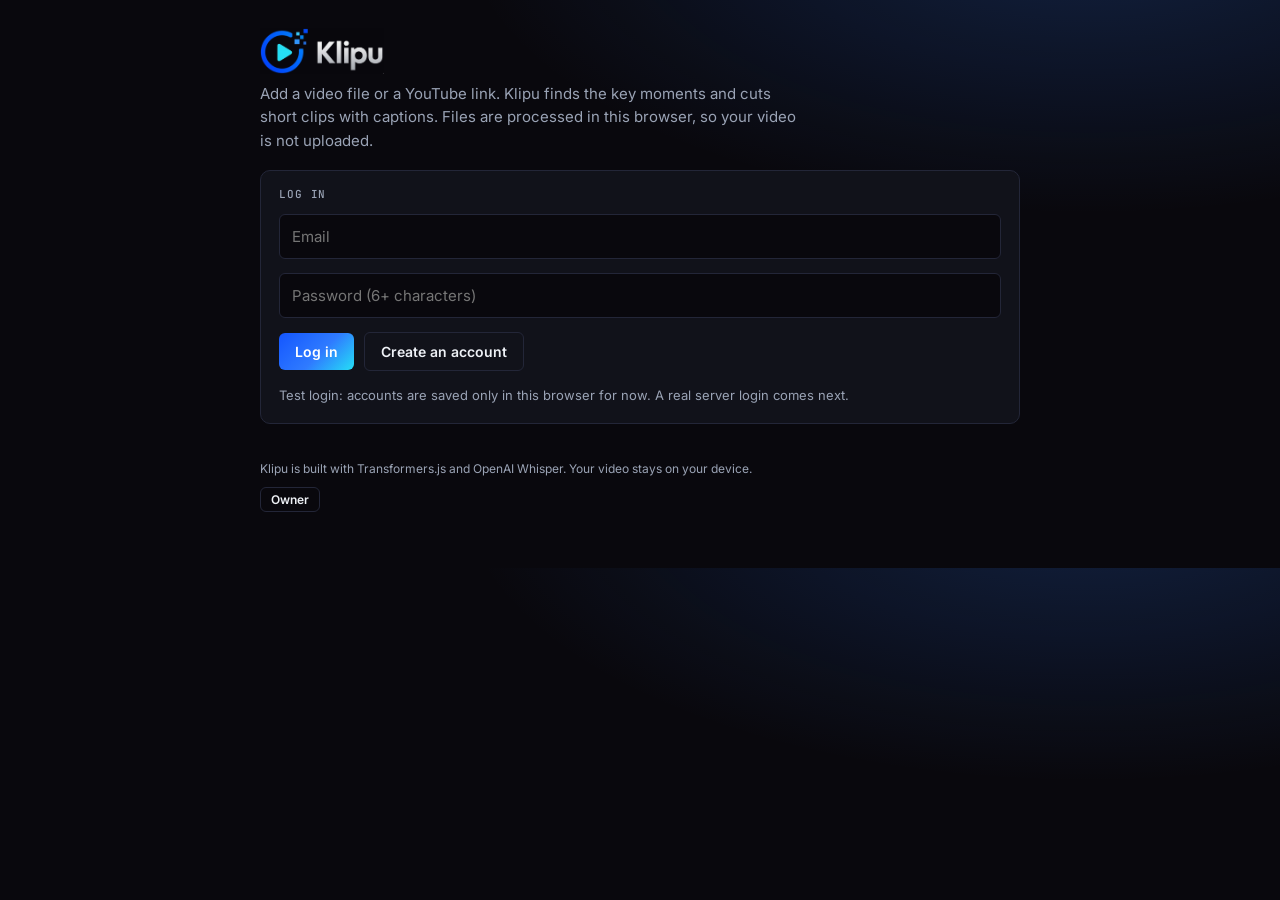
==== index.html @ 1d2c52ae "Rename index-13.html to index.html" ====
<!doctype html>
<html lang="en">
<head>
<meta charset="utf-8">
<meta name="viewport" content="width=device-width,initial-scale=1">
<title>Klipu: AI Clip Maker</title>
<link rel="icon" type="image/png" href="[data-uri]">
<link rel="preconnect" href="https://fonts.googleapis.com">
<link rel="preconnect" href="https://fonts.gstatic.com" crossorigin>
<link href="https://fonts.googleapis.com/css2?family=Inter:wght@400;500;600&family=JetBrains+Mono:wght@400;500&family=Space+Grotesk:wght@500;700&display=swap" rel="stylesheet">
<style>
/* Layout concept: an editing bench. Page 1 is the setup. Page 2 is a work bench with one slot per clip, then a small game below it. */
:root {
  --bg: #eceff2;
  --surface: #ffffff;
  --fg: #10151c;
  --muted: #5b6672;
  --line: #d3d9df;
  --accent: #d9480f;
  --accent-fg: #ffffff;
  --ok: #1b7f4b;
  --track: #dfe4e9;
  --err: #b42318;
  --display: "Space Grotesk", system-ui, sans-serif;
  --body: "Inter", system-ui, -apple-system, "Segoe UI", sans-serif;
  --mono: "JetBrains Mono", ui-monospace, Menlo, Consolas, monospace;
  color-scheme: light;
}
@media (prefers-color-scheme: dark) {
  :root {
    --bg: #0e1217; --surface: #161c23; --fg: #e8ecf0; --muted: #8b96a3;
    --line: #27313b; --accent: #2f7bff; --accent-fg: #1a0d05; --ok: #4cc38a;
    --track: #202a33; --err: #ff8a80; color-scheme: dark;
  }
}
* { box-sizing: border-box; }
html, body { margin: 0; }
body { background: var(--bg); color: var(--fg); font: 15px/1.55 var(--body); padding: 28px max(16px, env(safe-area-inset-left, 0px)) 56px; }
.wrap { max-width: 760px; margin: 0 auto; display: flex; flex-direction: column; gap: 18px; }
h1 { font: 700 32px/1.1 var(--display); letter-spacing: -0.02em; margin: 0; text-wrap: balance; }
.sub { color: var(--muted); margin: 8px 0 0; max-width: 60ch; }
.panel { background: var(--surface); border: 1px solid var(--line); border-radius: 10px; padding: 18px; display: flex; flex-direction: column; gap: 14px; min-width: 0; }
.label { font: 500 11px/1 var(--mono); letter-spacing: 0.08em; text-transform: uppercase; color: var(--muted); }
.drop { border: 1.5px dashed var(--line); border-radius: 8px; padding: 26px 16px; text-align: center; cursor: pointer; transition: border-color .15s, background .15s; display: block; }
.drop:hover, .drop.over { border-color: var(--accent); background: color-mix(in srgb, var(--accent) 6%, transparent); }
.drop b { display: block; font: 600 16px var(--display); overflow-wrap: anywhere; }
.drop span { color: var(--muted); font-size: 13px; }
.drop input { display: none; }
.opts { display: grid; grid-template-columns: repeat(auto-fit, minmax(170px, 1fr)); gap: 14px; }
.opt { display: flex; flex-direction: column; gap: 6px; min-width: 0; }
select { font: inherit; color: var(--fg); background: var(--bg); border: 1px solid var(--line); border-radius: 6px; padding: 9px 10px; width: 100%; }
.check { display: flex; align-items: center; gap: 8px; font-size: 14px; }
button { font: 600 14px var(--body); border-radius: 6px; border: 1px solid transparent; padding: 10px 16px; cursor: pointer; }
button.primary { background: var(--accent); color: var(--accent-fg); }
button.ghost { background: transparent; color: var(--fg); border-color: var(--line); }
button:disabled { opacity: .45; cursor: not-allowed; }
button:focus-visible, select:focus-visible, .drop:focus-visible, a:focus-visible, canvas:focus-visible { outline: 2px solid var(--accent); outline-offset: 2px; }
.note { font-size: 13px; color: var(--muted); }
.row { display: flex; flex-wrap: wrap; align-items: center; gap: 10px; }
.bar { height: 8px; border-radius: 4px; background: var(--track); overflow: hidden; }
.bar > i { display: block; height: 100%; width: 0; background: var(--accent); transition: width .25s; }
.stage { font: 500 14px/1.4 var(--mono); overflow-wrap: anywhere; }
.stat { font: 400 12px var(--mono); color: var(--muted); }
.err { color: var(--err); font-size: 14px; white-space: pre-wrap; overflow-wrap: anywhere; }
video#pv { width: 100%; max-height: 60vh; background: #000; border-radius: 8px; }

/* page 2: one slot per clip */
.slots { display: flex; flex-direction: column; gap: 10px; }
.slot { display: grid; grid-template-columns: 38px 1fr; gap: 12px; background: var(--surface); border: 1px solid var(--line); border-radius: 10px; padding: 14px; min-width: 0; }
.slot .n { font: 700 22px var(--display); color: var(--accent); }
.slot h3 { margin: 0; font: 600 16px var(--display); text-wrap: balance; overflow-wrap: anywhere; }
.slot .tc { font: 400 12px var(--mono); color: var(--muted); margin: 2px 0 10px; }
.slot .srow { display: flex; justify-content: space-between; gap: 10px; margin-top: 6px; font: 500 12px var(--mono); }
.slot .pct { color: var(--fg); font-variant-numeric: tabular-nums; }
.slot .sstat { color: var(--muted); text-align: right; overflow-wrap: anywhere; }
.slot.done .bar > i { background: var(--ok); }
.slot.done .n { color: var(--ok); }
.slot.failed .n, .slot.failed .sstat { color: var(--err); }
.slot .acts { margin-top: 10px; }
.slot .acts a { font: 600 14px var(--body); color: var(--accent-fg); background: var(--ok); border-radius: 6px; padding: 10px 16px; text-decoration: none; }
.slot .msg { flex-basis: 100%; font-size: 13px; color: var(--err); overflow-wrap: anywhere; }

/* game */
.game { align-items: center; text-align: center; }
.game .head { align-self: stretch; display: flex; justify-content: space-between; align-items: baseline; gap: 10px; flex-wrap: wrap; }
.game h2 { margin: 0; font: 700 18px var(--display); }
canvas#game { display: block; width: 100%; max-width: 380px; aspect-ratio: 3 / 4; border-radius: 8px; border: 1px solid var(--line); touch-action: manipulation; user-select: none; -webkit-user-select: none; -webkit-tap-highlight-color: transparent; cursor: pointer; }
.badges { display: flex; flex-wrap: wrap; gap: 6px; justify-content: center; }
.badge { font: 500 11px var(--mono); border: 1px solid var(--line); border-radius: 999px; padding: 4px 10px; color: var(--muted); opacity: .5; }
.badge.on { opacity: 1; color: var(--accent-fg); background: var(--accent); border-color: var(--accent); }
.pick { display: grid; grid-template-columns: repeat(auto-fill, minmax(150px, 1fr)); gap: 10px; }
.pick .card { display: flex; flex-direction: column; gap: 6px; text-align: left; background: var(--bg); border: 2px solid var(--line); border-radius: 10px; padding: 8px; color: var(--fg); font: 500 13px/1.3 var(--body); min-width: 0; }
.pick .card canvas, .pick .card .shape { width: 100%; aspect-ratio: 16 / 9; border-radius: 6px; display: block; background: #111; }
.pick .card b { font: 600 13px var(--display); }
.pick .card span { color: var(--muted); font-size: 12px; }
.pick .card[aria-pressed="true"] { border-color: var(--accent); background: color-mix(in srgb, var(--accent) 10%, var(--bg)); }
.pick .card .shape { aspect-ratio: auto; height: 84px; display: flex; align-items: center; justify-content: center; }
.pick .shape i { display: block; height: 100%; background: #3a4654; border: 2px solid #8b96a3; border-radius: 3px; }
.slot .live { margin: 0 0 10px; }
.livecv { display: block; width: 110px; max-width: 40%; height: auto; border-radius: 6px; border: 1px solid var(--line); background: #000; }
.offscreen { position: fixed; left: -99999px; top: 0; width: 8px; height: 8px; }
.hidvid { position: fixed; right: 0; bottom: 0; width: 2px; height: 2px; opacity: .01; pointer-events: none; }

.ad { border: 1px dashed var(--line); border-radius: 8px; padding: 12px 14px; font-size: 13px; color: var(--muted); display: flex; gap: 10px; align-items: center; flex-wrap: wrap; }
.ad b { font: 500 10px var(--mono); letter-spacing: 0.08em; text-transform: uppercase; border: 1px solid var(--line); border-radius: 3px; padding: 2px 5px; }
.ad a { color: var(--accent); font-weight: 600; overflow-wrap: anywhere; }
footer { font-size: 12px; color: var(--muted); }
[hidden] { display: none !important; }
@media (max-width: 520px) { .slot { grid-template-columns: 30px 1fr; gap: 10px; } }

/* ===== Klipu theme: colours taken from the logo ===== */
:root { --bg:#09080d; --surface:#11121a; --fg:#eef1f6; --muted:#9aa3b5; --line:#232638; --accent:#2f7bff; --accent2:#25dff6; --accent-fg:#ffffff; --ok:#25dff6; --track:#1a1d2b; --err:#ff7b86; color-scheme: dark; }
body { background: radial-gradient(900px 420px at 85% -80px, rgba(47,123,255,.22), transparent 70%), var(--bg); }
button.primary { background: linear-gradient(135deg, #1456ff, #2f7bff 55%, #25dff6); color:#fff; border:0; }
.slot .acts a { color:#03141c; }
.badge.on { color:#fff; }
.slot .n, .ad a { color: var(--accent2); }
input[type=text], input[type=email], input[type=password], input[type=url], textarea { font: inherit; color: var(--fg); background: var(--bg); border: 1px solid var(--line); border-radius: 6px; padding: 10px 12px; width: 100%; }
textarea { resize: vertical; }
input:focus-visible, textarea:focus-visible { outline: 2px solid var(--accent2); outline-offset: 2px; }
.stack { display: flex; flex-direction: column; gap: 18px; min-width: 0; }
.brand { display: flex; align-items: center; justify-content: space-between; gap: 12px; flex-wrap: wrap; }
.logo { height: 46px; width: auto; display: block; }
nav { display: flex; gap: 8px; flex-wrap: wrap; }
nav button { padding: 8px 12px; font-size: 13px; }
nav button.on { border-color: var(--accent2); color: var(--accent2); }
.tabs { display: flex; gap: 8px; flex-wrap: wrap; }
.tabs button { padding: 8px 12px; font-size: 13px; }
.tabs button.on { border-color: var(--accent2); color: var(--accent2); }
.soon { display: grid; grid-template-columns: repeat(auto-fit, minmax(200px, 1fr)); gap: 10px; }
.lk { display: flex; flex-direction: column; gap: 2px; border: 1px dashed var(--line); border-radius: 8px; padding: 10px 12px; opacity: .85; }
.lk b { font: 600 14px var(--display); }
.lk span { font: 500 11px var(--mono); color: var(--accent2); letter-spacing: .06em; text-transform: uppercase; }
.stars { display: flex; gap: 4px; }
.star { background: transparent; border: 0; padding: 2px 4px; font-size: 30px; line-height: 1; color: var(--line); }
.star.on { color: var(--accent2); }
.modal { position: fixed; inset: 0; z-index: 50; background: rgba(4,4,8,.72); display: flex; align-items: center; justify-content: center; padding: 16px; }
.modal .card { background: var(--surface); border: 1px solid var(--line); border-radius: 12px; padding: 20px; width: min(440px, 100%); display: flex; flex-direction: column; gap: 12px; }
.modal h2 { margin: 0; font: 700 20px var(--display); }
.rv { border-top: 1px solid var(--line); padding: 12px 0; display: flex; flex-direction: column; gap: 4px; }
.rv:first-child { border-top: 0; }
.rv .meta { font: 400 12px var(--mono); color: var(--muted); }
.rv .st { color: var(--accent2); letter-spacing: 2px; }
.rv .tag { font: 500 10px var(--mono); text-transform: uppercase; border: 1px solid var(--err); color: var(--err); border-radius: 3px; padding: 1px 5px; margin-left: 6px; }
.rv p { margin: 0; overflow-wrap: anywhere; white-space: pre-wrap; }
#ownerBox { display: inline-flex; gap: 6px; align-items: center; }
#ownerBox input { width: 160px; padding: 5px 8px; font-size: 12px; }
footer .row { margin-top: 8px; }
footer button { padding: 4px 10px; font-size: 12px; }
</style>
</head>
<body>
<div class="wrap">
  <header>
    <div class="brand">
      <img class="logo" src="[data-uri]" alt="Klipu">
      <nav id="nav" hidden>
        <button class="ghost" data-go="studio" id="nvStudio">Studio</button>
        <button class="ghost" data-go="reviews" id="nvReviews">Reviews</button>
        <button class="ghost" id="logout">Log out</button>
      </nav>
    </div>
    <p class="sub">Add a video file or a YouTube link. Klipu finds the key moments and cuts short clips with captions. Files are processed in this browser, so your video is not uploaded.</p>
  </header>

  <!-- LOGIN (shown first to everyone who is not logged in) -->
  <section class="panel" id="viewAuth" hidden aria-label="Log in">
    <div class="label" id="authTitle">Log in</div>
    <input id="aEmail" type="email" placeholder="Email" autocomplete="email">
    <input id="aPass" type="password" placeholder="Password (6+ characters)" autocomplete="current-password">
    <div class="err" id="aErr" hidden></div>
    <div class="row"><button class="primary" id="aGo">Log in</button><button class="ghost" id="aSwap">Create an account</button></div>
    <div class="note">Test login: accounts are saved only in this browser for now. A real server login comes next.</div>
  </section>

  <!-- REVIEWS PAGE -->
  <div class="stack" id="viewReviews" hidden>
    <section class="panel">
      <div class="label">Reviews and bug reports</div>
      <div class="stat" id="rvAvg"></div>
      <div class="tabs"><button class="ghost kind on" data-k="review">Review</button><button class="ghost kind" data-k="bug">Report a bug</button></div>
      <div class="stars" id="rvStars" aria-label="Rating"></div>
      <textarea id="rvText" rows="4" maxlength="1000" placeholder="Tell us what you think"></textarea>
      <input id="rvDev" type="text" maxlength="80" placeholder="Phone and browser (helps us find the bug)" hidden>
      <div class="err" id="rvErr" hidden></div>
      <div class="row"><button class="primary" id="rvSend">Send</button></div>
    </section>
    <section class="panel"><div class="label">What people said</div><div id="rvList"></div></section>
  </div>

  <div class="stack" id="studio">

  <!-- AD SLOT (top). Fill PROMO.top in the script below, or paste ad network code inside the div under it. -->
  <aside class="ad" id="adTop" hidden></aside>
  <div id="adNetworkTop"></div>

  <!-- PAGE 1: setup -->
  <section class="panel" id="viewSetup" aria-label="Source and settings">
    <div class="label">1 · Video</div>
    <div class="tabs"><button class="ghost on" id="tabFile">Upload a file</button><button class="ghost" id="tabLink">YouTube link 🔒 Coming soon</button></div>
    <div id="linkBox" hidden style="display:flex;flex-direction:column;gap:8px">
      <input id="linkUrl" type="url" placeholder="Paste a YouTube link" disabled>
      <div class="row"><button class="primary" id="linkGo" disabled>Get video</button><span class="note" id="linkMsg">🔒 Coming soon.</span></div>
    </div>
    <label class="drop" id="drop" tabindex="0">
      <input type="file" id="file" accept="video/*">
      <b id="fname">Choose a video file</b>
      <span id="fmeta">or drop it here. English speech works best.</span>
    </label>
    <div class="label">2 · Settings</div>
    <div class="opts">
      <div class="opt"><label class="label" for="len">Clip length</label>
        <select id="len"><option value="30">About 30 seconds</option><option value="60" selected>About 1 minute</option></select></div>
      <div class="opt"><label class="label" for="count">Number of clips</label>
        <select id="count"><option value="1">1 (best one only)</option><option>3</option><option selected>5</option><option>8</option><option>10</option><option>15</option></select></div>
      <div class="opt"><label class="label" for="lang">Language in the video</label>
        <select id="lang"><option value="en">English</option><option value="hi">Hindi</option><option value="bn">Bengali</option><option value="auto">Other (auto-detect)</option></select></div>
      <div class="opt"><label class="label" for="model">Speech model</label>
        <select id="model"><option value="tiny">Fast (tiny)</option><option value="base">Better (base, slower)</option><option value="small">Best for Hindi (small, slowest, big download)</option></select></div>
      <div class="opt"><label class="label" for="quality">Clip quality</label>
        <select id="quality"><option value="light" selected>Light 540p: smooth, small files</option><option value="hd">HD 720p: sharper, heavier</option></select></div>
      <div class="opt"><label class="label" for="speed">Speed</label>
        <select id="speed"><option value="safe" selected>Safe: smooth phone (recommended)</option><option value="balanced">Balanced: 2 helpers, phone may slow down</option><option value="fast">Fast: strong phones / laptops only</option></select></div>
    </div>
    <div class="label">Shape of the clip</div>
    <input type="hidden" id="fmt" value="orig"><div class="pick" id="pickFmt"></div>
    <div class="label">Framing (when the shape is not "Same as video")</div>
    <input type="hidden" id="frame" value="follow"><div class="pick" id="pickFrame"></div>
    <div id="peoplePos" hidden style="display:flex;flex-direction:column;gap:8px">
      <div class="label">Where the people sit (0% = left edge, 100% = right edge)</div>
      <label class="check">Person 1 <input type="range" id="cx1" min="0" max="100" value="27" style="flex:1"><output>27%</output></label>
      <label class="check">Person 2 <input type="range" id="cx2" min="0" max="100" value="73" style="flex:1"><output>73%</output></label>
    </div>
    <div class="label">Top line (topic + hook)</div>
    <input type="hidden" id="top" value="hook"><div class="pick" id="pickTop"></div>
    <div class="label">Caption style</div>
    <input type="hidden" id="capstyle" value="pop"><div class="pick" id="pickCap"></div>
    <div class="note">Hindi, Bengali and other languages use the bigger speech engine (about 150 MB the first time). Pick "Better (base)" for them, because the tiny one makes many mistakes. If the page crashes, choose Safe and close other tabs.</div>
    <div class="row">
      <button class="primary" id="go" disabled>Make my clips</button>
      <span class="note">Keep this tab open with the screen on and the phone plugged in. The first run downloads the speech model once and needs internet.</span>
    </div>
  </section>

  <section class="panel" id="soonBox" aria-label="Coming soon">
    <div class="label">Coming soon</div>
    <div class="soon">
      <div class="lk"><b>🔒 Live stream clipping</b><span>Coming soon</span></div>
      <div class="lk"><b>🔒 Creator workspaces</b><span>Coming soon</span></div>
      <div class="lk"><b>🔒 Auto-post to YouTube</b><span>Coming soon</span></div>
      <div class="lk"><b>🔒 Premium (no ads)</b><span>Coming soon</span></div>
    </div>
  </section>

  <!-- PAGE 2: work bench -->
  <div id="viewWork" hidden style="display:flex;flex-direction:column;gap:14px">
    <section class="panel" aria-live="polite">
      <div class="label" id="stepLabel">Step 1 of 2</div>
      <div class="stage" id="stageTxt">Starting…</div>
      <div class="bar"><i id="barFill"></i></div>
      <div class="stat" id="elapsed"></div>
      <div class="err" id="errTxt" hidden></div>
      <div class="row"><button class="ghost" id="back" hidden>Start over</button></div>
    </section>

    <video id="pv" controls playsinline hidden></video>
    <div class="slots" id="slots"></div>

    <section class="panel game" aria-label="Game">
      <div class="head"><h2>Play while you wait</h2><span class="stat" id="gameScore">Level 1 · Score 0 · Best 0</span></div>
      <canvas id="game" tabindex="0" aria-label="Tap to make the bird fly between the pillars"></canvas>
      <div class="badges" id="badges" aria-label="Achievements"></div>
      <span class="note">Tap the game, or press Space, to fly. Every 5 pillars is a new level with a new badge. From score 10, shield and boost orbs appear in the gaps.</span>
    </section>
  </div>

  </div><!-- /studio -->

  <!-- AD SLOT (bottom) -->
  <aside class="ad" id="adBottom" hidden></aside>
  <div id="adNetworkBottom"></div>

  <footer>Klipu is built with Transformers.js and OpenAI Whisper. Your video stays on your device.
    <div class="row"><button class="ghost" id="ownerBtn">Owner</button><span id="ownerBox" hidden><input id="ownerCode" type="password" placeholder="Owner code" autocomplete="off"><button class="primary" id="ownerGo">Unlock</button></span><span id="ownerMsg"></span></div>
  </footer>
</div>
<div class="modal" id="rvModal" hidden>
  <div class="card" role="dialog" aria-modal="true" aria-labelledby="mTitle">
    <h2 id="mTitle">Your clip is exported 🎉</h2>
    <div class="note">How was Klipu? It takes 10 seconds.</div>
    <div class="stars" id="mStars" aria-label="Rating"></div>
    <textarea id="mText" rows="3" maxlength="1000" placeholder="What should we keep or fix? (optional)"></textarea>
    <div class="err" id="mErr" hidden></div>
    <div class="row"><button class="primary" id="mSend">Send review</button><button class="ghost" id="mLater">Later</button><button class="ghost" id="mAll">All reviews</button></div>
  </div>
</div>
<canvas id="stage" class="offscreen" aria-hidden="true"></canvas>


<script>
/* Klipu shell: login, reviews, locks. Plain script, runs before the main module. */
(() => {
  const Q = (id) => document.getElementById(id);
  const OWNER_CODE = 'klipu-owner-change-me';   // <-- CHANGE THIS. Anyone who reads this file can see it, so it is a soft lock only.
  const LONG_MIN = 30;                          // videos longer than this (minutes) are owner-only for now
  const ls = {
    get(k, d) { try { const v = localStorage.getItem(k); return v ? JSON.parse(v) : d; } catch (e) { return d; } },
    set(k, v) { try { localStorage.setItem(k, JSON.stringify(v)); } catch (e) { /* storage blocked */ } }
  };
  let owner = ls.get('klipu_owner', false);
  async function sha(s) {
    try { const b = await crypto.subtle.digest('SHA-256', new TextEncoder().encode(s)); return Array.from(new Uint8Array(b), (x) => x.toString(16).padStart(2, '0')).join(''); }
    catch (e) { return btoa(unescape(encodeURIComponent(s))); }
  }
  const show = (el, msg) => { el.textContent = msg; el.hidden = !msg; };

  /* ---- store: swap these two functions for Supabase/Firebase later so reviews are shared between everyone ---- */
  const Store = {
    all: () => ls.get('klipu_reviews', []),
    add(r) { const a = Store.all(); a.unshift(r); ls.set('klipu_reviews', a.slice(0, 300)); }
  };

  /* ---- pages ---- */
  const pages = { studio: 'studio', reviews: 'viewReviews', auth: 'viewAuth' };
  function go(p) {
    const user = ls.get('klipu_session', null);
    if (!user) p = 'auth';
    for (const k in pages) Q(pages[k]).hidden = k !== p;
    Q('nav').hidden = !user;
    Q('nvStudio').classList.toggle('on', p === 'studio');
    Q('nvReviews').classList.toggle('on', p === 'reviews');
    if (p === 'reviews') drawReviews();
    window.scrollTo(0, 0);
  }
  document.querySelectorAll('[data-go]').forEach((b) => b.addEventListener('click', () => go(b.dataset.go)));

  /* ---- login (test version, browser only) ---- */
  let signup = false;
  function authMode(s) {
    signup = s;
    Q('authTitle').textContent = s ? 'Create an account' : 'Log in';
    Q('aGo').textContent = s ? 'Sign up' : 'Log in';
    Q('aSwap').textContent = s ? 'I already have an account' : 'Create an account';
    Q('aPass').autocomplete = s ? 'new-password' : 'current-password';
    show(Q('aErr'), '');
  }
  Q('aSwap').addEventListener('click', () => authMode(!signup));
  async function submitAuth() {
    const email = Q('aEmail').value.trim().toLowerCase(), pass = Q('aPass').value;
    if (!/^[^@\s]+@[^@\s]+\.[^@\s]+$/.test(email)) return show(Q('aErr'), 'Enter a valid email.');
    if (pass.length < 6) return show(Q('aErr'), 'Password needs 6 or more characters.');
    const users = ls.get('klipu_users', {}), hash = await sha(pass + '|' + email);
    if (signup) {
      if (users[email]) return show(Q('aErr'), 'This email already has an account. Log in instead.');
      users[email] = hash; ls.set('klipu_users', users);
    } else if (users[email] !== hash) return show(Q('aErr'), 'Wrong email or password.');
    ls.set('klipu_session', email); Q('aPass').value = ''; show(Q('aErr'), ''); go('studio');
  }
  Q('aGo').addEventListener('click', submitAuth);
  Q('aPass').addEventListener('keydown', (e) => { if (e.key === 'Enter') submitAuth(); });
  Q('logout').addEventListener('click', () => { ls.set('klipu_session', null); go('auth'); });

  /* ---- stars ---- */
  function mkStars(box) {
    let v = 0; const bs = [];
    const paint = () => bs.forEach((b, j) => b.classList.toggle('on', j < v));
    for (let i = 1; i <= 5; i++) {
      const b = document.createElement('button'); b.type = 'button'; b.className = 'star'; b.textContent = '★';
      b.setAttribute('aria-label', i + (i > 1 ? ' stars' : ' star'));
      b.addEventListener('click', () => { v = i; paint(); }); bs.push(b); box.append(b);
    }
    return { get: () => v, reset() { v = 0; paint(); } };
  }
  const pageStars = mkStars(Q('rvStars')), modalStars = mkStars(Q('mStars'));
  const who = () => { const e = ls.get('klipu_session', '') || 'guest'; return e.split('@')[0].slice(0, 3) + '***'; };
  const clean = (s) => s.replace(/\s+/g, ' ').trim().slice(0, 1000);

  /* ---- reviews page ---- */
  let kind = 'review';
  document.querySelectorAll('.kind').forEach((b) => b.addEventListener('click', () => {
    kind = b.dataset.k;
    document.querySelectorAll('.kind').forEach((x) => x.classList.toggle('on', x === b));
    Q('rvStars').hidden = kind === 'bug'; Q('rvDev').hidden = kind !== 'bug';
    Q('rvText').placeholder = kind === 'bug' ? 'What went wrong? What did you tap before it happened?' : 'Tell us what you think';
  }));
  Q('rvSend').addEventListener('click', () => {
    const text = clean(Q('rvText').value);
    if (!text) return show(Q('rvErr'), 'Write a few words first.');
    if (kind === 'review' && !pageStars.get()) return show(Q('rvErr'), 'Pick a star rating.');
    Store.add({ type: kind, stars: kind === 'review' ? pageStars.get() : 0, text, device: clean(Q('rvDev').value).slice(0, 80), who: who(), t: Date.now() });
    Q('rvText').value = ''; Q('rvDev').value = ''; pageStars.reset(); show(Q('rvErr'), ''); drawReviews();
  });
  function drawReviews() {
    const all = Store.all(), rs = all.filter((r) => r.type === 'review' && r.stars);
    Q('rvAvg').textContent = rs.length ? 'Average ' + (rs.reduce((a, r) => a + r.stars, 0) / rs.length).toFixed(1) + ' / 5 from ' + rs.length + ' review' + (rs.length > 1 ? 's' : '') : 'No reviews yet. Be the first.';
    const box = Q('rvList'); box.replaceChildren();
    if (!all.length) { const n = document.createElement('div'); n.className = 'note'; n.textContent = 'Nothing here yet.'; box.append(n); return; }
    for (const r of all) {
      const d = document.createElement('div'); d.className = 'rv';
      const m = document.createElement('div'); m.className = 'meta';
      if (r.stars) { const s = document.createElement('span'); s.className = 'st'; s.textContent = '★'.repeat(r.stars); m.append(s, ' '); }
      m.append(r.who + ' · ' + new Date(r.t).toLocaleDateString());
      if (r.type === 'bug') { const t = document.createElement('span'); t.className = 'tag'; t.textContent = 'Bug'; m.append(t); }
      const p = document.createElement('p'); p.textContent = r.text + (r.device ? '\n(' + r.device + ')' : '');
      d.append(m, p); box.append(d);
    }
  }

  /* ---- review popup when a clip is exported ---- */
  let asked = false;
  const modal = Q('rvModal');
  const closeModal = () => { modal.hidden = true; };
  document.addEventListener('click', (e) => {
    const a = e.target.closest && e.target.closest('#slots a[download]');
    if (!a || asked) return;
    const last = ls.get('klipu_rv_last', 0);
    if (Date.now() - last < 7 * 864e5) return;
    asked = true; setTimeout(() => { modal.hidden = false; const f = Q('mStars').querySelector('button'); if (f) f.focus(); }, 900);
  });
  Q('mLater').addEventListener('click', closeModal);
  Q('mAll').addEventListener('click', () => { closeModal(); go('reviews'); });
  Q('mSend').addEventListener('click', () => {
    if (!modalStars.get()) return show(Q('mErr'), 'Pick a star rating.');
    Store.add({ type: 'review', stars: modalStars.get(), text: clean(Q('mText').value) || '(no comment)', device: '', who: who(), t: Date.now() });
    ls.set('klipu_rv_last', Date.now()); modalStars.reset(); Q('mText').value = ''; show(Q('mErr'), ''); closeModal();
  });
  document.addEventListener('keydown', (e) => { if (e.key === 'Escape' && !modal.hidden) closeModal(); });

  /* ---- locks (owner can open them) ---- */
  function applyLocks() {
    for (const [id, vals, fallback] of [['count', ['10', '15'], '5'], ['quality', ['hd'], 'light']]) {
      const sel = Q(id);
      for (const o of sel.options) {
        const v = o.value || o.textContent.trim();
        if (!vals.includes(v)) continue;
        if (!o.dataset.t) o.dataset.t = o.textContent;
        o.disabled = !owner; o.textContent = owner ? o.dataset.t : '🔒 ' + o.dataset.t + ' (coming soon)';
      }
      if (sel.selectedOptions[0] && sel.selectedOptions[0].disabled) sel.value = fallback;
    }
    Q('linkUrl').disabled = !owner; Q('linkGo').disabled = !owner;
    Q('ownerBtn').textContent = owner ? 'Owner mode on (tap to lock)' : 'Owner';
    window.klipuCheckLong();
  }
  window.klipuCheckLong = () => {
    const st = window.klipuState; if (!st || !st.duration) return;
    if (st.duration / 60 > LONG_MIN && !owner) { Q('go').disabled = true; Q('fmeta').textContent = '🔒 Videos over ' + LONG_MIN + ' minutes are coming soon. Pick a shorter one.'; }
    else if (st.file) Q('go').disabled = false;
  };
  Q('ownerBtn').addEventListener('click', () => {
    if (owner) { owner = false; ls.set('klipu_owner', false); applyLocks(); return; }
    Q('ownerBox').hidden = !Q('ownerBox').hidden; if (!Q('ownerBox').hidden) Q('ownerCode').focus();
  });
  const tryOwner = () => {
    if (Q('ownerCode').value === OWNER_CODE) { owner = true; ls.set('klipu_owner', true); Q('ownerCode').value = ''; Q('ownerBox').hidden = true; Q('ownerMsg').textContent = ''; applyLocks(); }
    else Q('ownerMsg').textContent = 'Wrong code.';
  };
  Q('ownerGo').addEventListener('click', tryOwner);
  Q('ownerCode').addEventListener('keydown', (e) => { if (e.key === 'Enter') tryOwner(); });

  /* ---- source tabs ---- */
  Q('tabFile').addEventListener('click', () => { Q('drop').hidden = false; Q('linkBox').hidden = true; Q('tabFile').classList.add('on'); Q('tabLink').classList.remove('on'); });
  Q('tabLink').addEventListener('click', () => { Q('drop').hidden = true; Q('linkBox').hidden = false; Q('tabLink').classList.add('on'); Q('tabFile').classList.remove('on'); });
  Q('linkGo').addEventListener('click', () => { Q('linkMsg').textContent = 'Link import needs the server part, which is not connected yet.'; });

  const syncPeople = () => { Q('peoplePos').hidden = !['solo', 'split', 'pip', 'trio'].includes(Q('frame').value); };
  Q('pickFrame').addEventListener('click', () => setTimeout(syncPeople, 0));
  for (const id of ['cx1', 'cx2']) Q(id).addEventListener('input', (e) => { e.target.nextElementSibling.textContent = e.target.value + '%'; });
  syncPeople();
  Q('lang').addEventListener('change', () => { if (['hi', 'bn'].includes(Q('lang').value) && Q('model').value === 'tiny') Q('model').value = 'base'; });
  applyLocks(); authMode(false); go('studio');
})();
</script>

<script type="module">
const $ = (id) => document.getElementById(id);
const PEOPLE = ['solo', 'split', 'pip', 'trio'];
const state = { file: null, duration: 0, segs: [], clips: [], slots: [], busy: false };
window.klipuState = state;

/* ---------- YOUR PROMO / AD SETTINGS: edit these two lines ---------- */
const PROMO = {
  top:    { text: '', url: '' },   // e.g. { text: 'Try my other app', url: 'https://example.com' }
  bottom: { text: '', url: '' }
};
for (const [k, id] of [['top', 'adTop'], ['bottom', 'adBottom']]) {
  const p = PROMO[k], el = $(id);
  if (p.text && p.url) {
    const tag = document.createElement('b'); tag.textContent = 'Ad';
    const a = document.createElement('a'); a.href = p.url; a.target = '_blank'; a.rel = 'sponsored noopener'; a.textContent = p.text;
    el.append(tag, a); el.hidden = false;
  }
}

/* ---------- helpers ---------- */
const fmt = (t) => {
  t = Math.max(0, Math.round(t));
  const h = Math.floor(t / 3600), m = Math.floor((t % 3600) / 60), s = t % 60;
  return (h ? h + ':' + String(m).padStart(2, '0') : m) + ':' + String(s).padStart(2, '0');
};
const timeout = (ms, msg) => new Promise((_, rej) => setTimeout(() => rej(new Error(msg)), ms));
const once = (el, ev) => new Promise((r) => el.addEventListener(ev, r, { once: true }));
function showErr(e) {
  console.error(e);
  $('errTxt').textContent = 'Something went wrong:\n' + (e && e.message ? e.message : e);
  $('errTxt').hidden = false; $('back').hidden = false;
}
window.addEventListener('unhandledrejection', (e) => {
  const r = e.reason, m = r && r.message ? r.message : '';
  if ((r && r.name === 'AbortError') || /play\(\)|interrupted/i.test(m)) { e.preventDefault(); return; } // harmless video play/pause clash
  showErr(r);
});
let t0 = 0, tick = null;
const startTimer = () => { t0 = Date.now(); clearInterval(tick); $('elapsed').textContent = 'Elapsed 0:00'; tick = setInterval(() => { $('elapsed').textContent = 'Elapsed ' + fmt((Date.now() - t0) / 1000); }, 1000); };
const stopTimer = () => clearInterval(tick);
const setStage = (txt, pct) => { $('stageTxt').textContent = txt; if (pct != null) $('barFill').style.width = Math.min(100, pct) + '%'; };
let wl = null, wantAwake = false;
let nosleep = null;
function noSleep(on) { // a silent looping video keeps the screen on even where the wake-lock API is missing (e.g. a downloaded file)
  try {
    if (on) {
      if (!nosleep) { nosleep = document.createElement('video'); nosleep.className = 'hidvid'; nosleep.muted = true; nosleep.loop = true; nosleep.playsInline = true; nosleep.setAttribute('playsinline', ''); nosleep.src = '[data-uri]'; document.body.appendChild(nosleep); }
      const p = nosleep.play(); if (p && p.catch) p.catch(() => {});
    } else if (nosleep) nosleep.pause();
  } catch (e) { /* ok */ }
}
async function keepAwake(on) {
  wantAwake = on; noSleep(on);
  try {
    if (on && !wl && navigator.wakeLock) { wl = await navigator.wakeLock.request('screen'); wl.addEventListener('release', () => { wl = null; }); }
    else if (!on && wl) { await wl.release(); wl = null; }
  } catch (e) { /* not available here */ }
}
document.addEventListener('visibilitychange', () => { if (wantAwake && document.visibilityState === 'visible') keepAwake(true); });

/* ---------- file selection ---------- */
function chooseFile(f) {
  if (!f) return;
  disposeRenderer();
  state.file = f;
  $('fname').textContent = f.name;
  $('fmeta').textContent = (f.size / 1048576).toFixed(0) + ' MB · click to change';
  // read the length with a short-lived element, then release it so it does not hold memory
  const u = URL.createObjectURL(f), v = document.createElement('video');
  v.preload = 'metadata'; v.src = u;
  v.onloadedmetadata = () => { state.duration = v.duration; $('fmeta').textContent += ' · ' + fmt(v.duration); if (window.klipuCheckLong) window.klipuCheckLong(); v.removeAttribute('src'); v.load(); URL.revokeObjectURL(u); };
  v.onerror = () => { URL.revokeObjectURL(u); };
  $('go').disabled = false;
}
$('file').addEventListener('change', (e) => chooseFile(e.target.files[0]));
const drop = $('drop');
['dragover', 'dragenter'].forEach((ev) => drop.addEventListener(ev, (e) => { e.preventDefault(); drop.classList.add('over'); }));
['dragleave', 'drop'].forEach((ev) => drop.addEventListener(ev, (e) => { e.preventDefault(); drop.classList.remove('over'); }));
drop.addEventListener('drop', (e) => chooseFile(e.dataTransfer.files[0]));
drop.addEventListener('keydown', (e) => { if (e.key === 'Enter' || e.key === ' ') { e.preventDefault(); $('file').click(); } });

/* ---------- audio extraction (16 kHz mono) ---------- */
async function extractAudio(file) {
  let buf;
  try { buf = await file.arrayBuffer(); }
  catch (e) { throw new Error('This file is too large for the browser to read at once. Try a smaller or compressed version of the video.'); }
  const ctx = new (window.AudioContext || window.webkitAudioContext)({ sampleRate: 16000 });
  let audio;
  try { audio = await ctx.decodeAudioData(buf); }
  catch (e) { throw new Error('The browser could not read the sound of this video. Try an MP4 (H.264) file, or a smaller one.'); }
  buf = null;
  const ch = audio.numberOfChannels, out = new Float32Array(audio.length);
  for (let c = 0; c < ch; c++) { const d = audio.getChannelData(c); for (let i = 0; i < d.length; i++) out[i] += d[i] / ch; }
  ctx.close();
  return out;
}

/* ---------- speech to text ----------
   The listening work runs in background workers (up to 3 at the same time on a fast phone), so the page and the game never freeze.
   If the browser cannot start a worker, the same code runs on the page instead. Finished 30-second pieces are saved, so a stopped job resumes. */
const SR_ = 16000, WIN_ = 30 * SR_;
let ASR_LANG = '';
const LANGS = { en: '', hi: 'hindi', bn: 'bengali', auto: '' };
const modelFor = () => 'Xenova/whisper-' + $('model').value + ($('lang').value === 'en' ? '.en' : '');
function loadCache(key) {
  try { const v = JSON.parse(localStorage.getItem(key) || 'null'); if (v && Array.isArray(v.segs) && Array.isArray(v.done)) return v; } catch (e) { /* no saved progress */ }
  return { segs: [], done: [] };
}
function saveCache(key, cache) { try { localStorage.setItem(key, JSON.stringify(cache)); } catch (e) { /* storage full or blocked */ } }
const isLoud = (piece) => {
  if (piece.length < SR_) return false;
  let sum = 0, n = 0; for (let i = 0; i < piece.length; i += 8) { sum += piece[i] * piece[i]; n++; }
  return Math.sqrt(sum / n) > 0.004;
};

// Self-contained: it is also copied into the worker, so it may only use its own arguments and browser globals.
async function transcribeChunk(piece, off, asr, lang) {
  const out = [], SR = 16000, dur = piece.length / SR;
  /* first try: every word gets its own start and end time, so captions follow the voice exactly */
  let wordList = null;
  try {
    const wr = await asr(piece, lang ? { return_timestamps: 'word', language: lang, task: 'transcribe' } : { return_timestamps: 'word' });
    if (wr && wr.chunks && wr.chunks.length && wr.chunks.every((c) => Array.isArray(c.timestamp) && c.timestamp[0] != null)) wordList = wr.chunks;
  } catch (e) { wordList = null; }
  if (wordList) {
    let cur = [];
    const flush = () => {
      if (!cur.length) return;
      const text = cur.map((x) => x.w).join(' ');
      if (text.length >= 2 && !/^[\[(].*[\])]$/.test(text)) out.push({ start: off + cur[0].s, end: off + cur[cur.length - 1].e, text, wt: cur.map((x) => ({ w: x.w, s: off + x.s, e: off + x.e })) });
      cur = [];
    };
    for (const c of wordList) {
      const w = (c.text || '').trim(); if (!w) continue;
      const a = c.timestamp[0], b = c.timestamp[1] == null || c.timestamp[1] <= a ? Math.min(a + 0.4, dur) : c.timestamp[1];
      if (cur.length && (a - cur[cur.length - 1].e > 0.8 || cur.length >= 14)) flush();
      cur.push({ w, s: a, e: b });
      if (/[.?!\u0964]$/.test(w)) flush();
    }
    flush();
    if (out.length) return out;
  }
  /* fallback: whole sentences with times, words spread evenly inside */
  const res = await asr(piece, lang ? { return_timestamps: true, language: lang, task: 'transcribe' } : { return_timestamps: true });
  const list = res.chunks && res.chunks.length ? res.chunks : [{ text: res.text, timestamp: [0, piece.length / SR] }];
  for (const c of list) {
    const text = (c.text || '').trim();
    if (text.length < 2 || /^[\[(].*[\])]$/.test(text)) continue;
    const a = (c.timestamp && c.timestamp[0]) || 0;
    let b = c.timestamp && c.timestamp[1];
    if (b == null || b <= a) b = Math.min(a + 5, piece.length / SR);
    out.push({ start: off + a, end: off + b, text });
  }
  return out;
}
// Self-contained: runs inside each background worker.
function asrWorkerMain() {
  let asr = null;
  self.postMessage({ t: 'hello' });
  self.onmessage = async (e) => {
    const m = e.data;
    try {
      if (m.t === 'init') {
        let tf = null, local = false;
        if (m.localLib) { try { tf = await import(m.localLib); local = true; } catch (err) { tf = null; } }
        if (!tf) tf = await import(m.cdnLib);
        const env = tf.env;
        env.allowLocalModels = !!m.localLib; env.allowRemoteModels = true; env.localModelPath = m.modelPath;
        if (local && m.wasmPaths) env.backends.onnx.wasm.wasmPaths = m.wasmPaths;
        try { env.backends.onnx.wasm.numThreads = 1; } catch (err) { /* default */ }
        const files = {};
        asr = await tf.pipeline('automatic-speech-recognition', m.model, {
          device: 'wasm',
          progress_callback: (p) => {
            if (p.status === 'progress' && p.file) {
              files[p.file] = { loaded: p.loaded, total: p.total };
              let l = 0, t = 0; for (const k in files) { l += files[k].loaded; t += files[k].total; }
              if (t) self.postMessage({ t: 'dl', frac: l / t });
            }
          }
        });
        self.postMessage({ t: 'ready' });
      } else if (m.t === 'job') {
        const segs = await transcribeChunk(m.audio, m.off, asr, m.lang);
        self.postMessage({ t: 'result', idx: m.idx, segs });
      }
    } catch (err) { self.postMessage({ t: 'error', message: String(err && err.message ? err.message : err), idx: m.idx }); }
  };
}
const ASR_WORKER_SRC = () => transcribeChunk.toString() + '\n(' + asrWorkerMain.toString() + ')();';

function libUrls() {
  const isHttp = location.protocol.startsWith('http');
  return {
    isHttp,
    localLib: isHttp ? new URL('./vendor/transformers.min.js', location.href).href : '',
    cdnLib: 'https://cdn.jsdelivr.net/npm/@huggingface/transformers@3.5.1',
    modelPath: new URL('./models/', location.href).href,
    wasmPaths: new URL('./vendor/', location.href).href
  };
}
const lanes = (kind, max) => { // kind: 'asr' (listening) or 'cut' (making clips)
  const mode = $('speed').value, hc = navigator.hardwareConcurrency || 4, mem = navigator.deviceMemory || 4;
  if (mode === 'safe' || mem <= 2) return 1;
  const cap = mode === 'fast' ? max : (kind === 'asr' ? 2 : 1);
  return Math.max(1, Math.min(cap, hc >= 8 ? 3 : hc >= 4 ? 2 : 1));
};
function listeningText(doneWin, totalWin, startWin, startMs, n) {
  const el = Math.max((performance.now() - startMs) / 1000, 1), rate = (doneWin - startWin) / el; // windows per second
  const left = rate > 0 ? (totalWin - doneWin) / rate : 0;
  return 'Listening to the video… ' + fmt(doneWin * 30) + ' of ' + fmt(totalWin * 30) + (n > 1 ? ' · ' + n + ' helpers working' : '') + (doneWin > startWin ? ' · about ' + fmt(left) + ' left' : '');
}

function transcribePool(audio, modelId, key, cache) {
  return new Promise((resolve, reject) => {
    const total = Math.ceil(audio.length / WIN_), done = new Set(cache.done), queue = [];
    for (let i = 0; i < total; i++) if (!done.has(i)) queue.push(i);
    const urls = libUrls(), want = Math.min(lanes('asr', modelId.includes('base') ? 2 : 3), queue.length);
    const workers = [], startWin = done.size, startMs = { v: 0 };
    let settled = false, inflight = 0, anyReady = false, blobUrl = null;
    const noWorker = (why) => Object.assign(new Error(why), { fallback: true });
    const kill = () => { workers.forEach((w) => { try { w.terminate(); } catch (e) { /* gone */ } }); if (blobUrl) URL.revokeObjectURL(blobUrl); };
    const fail = (e) => { if (settled) return; settled = true; kill(); reject(e); };
    const report = () => setStage(listeningText(done.size, total, startWin, startMs.v, workers.filter((w) => w.ready && !w.dead).length), 10 + (done.size / total) * 85);
    const finish = () => {
      if (settled) return; settled = true; kill();
      cache.segs.sort((a, b) => a.start - b.start); resolve(cache.segs);
    };
    const record = (idx, segs) => { for (const s of segs) cache.segs.push(s); done.add(idx); cache.done.push(idx); saveCache(key, cache); };
    const pump = (w) => {
      while (!settled && queue.length) {
        const idx = queue.shift(), s = idx * WIN_, piece = audio.slice(s, Math.min(s + WIN_, audio.length));
        if (!isLoud(piece)) { record(idx, []); continue; }
        w.cur = idx; inflight++;
        w.postMessage({ t: 'job', idx, off: s / SR_, audio: piece, lang: ASR_LANG }, [piece.buffer]);
        return;
      }
      w.cur = null;
      if (!queue.length && !inflight) finish();
    };
    const spawn = (k) => {
      let w;
      try { w = new Worker(blobUrl || (blobUrl = URL.createObjectURL(new Blob([ASR_WORKER_SRC()], { type: 'text/javascript' })))); }
      catch (e) { if (k === 0) fail(noWorker('worker not allowed')); return; }
      w.k = k; w.cur = null; w.ready = false; w.dead = false; workers.push(w);
      let hello = false;
      const die = (err) => {
        if (w.dead) return; w.dead = true; try { w.terminate(); } catch (e) { /* gone */ }
        if (w.cur != null) { queue.unshift(w.cur); inflight--; w.cur = null; }
        if (k === 0 && !anyReady) { fail(err.fallback ? err : Object.assign(noWorker(err.message), { detail: err.message })); return; }
        if (workers.every((x) => x.dead)) { fail(err); return; }
        workers.filter((x) => !x.dead && x.ready && x.cur == null).forEach(pump); // others take over the work
      };
      const helloTimer = setTimeout(() => { if (!hello) die(noWorker('worker did not start')); }, 6000);
      w.onerror = (ev) => { clearTimeout(helloTimer); die(new Error('The speech worker stopped: ' + (ev.message || 'unknown error'))); };
      w.onmessage = (e) => {
        const m = e.data;
        if (m.t === 'hello') { hello = true; clearTimeout(helloTimer); w.postMessage({ t: 'init', model: modelId, localLib: urls.localLib, cdnLib: urls.cdnLib, modelPath: urls.modelPath, wasmPaths: urls.wasmPaths }); }
        else if (m.t === 'dl') { if (k === 0 && !anyReady) setStage('Downloading speech model (first time only) ' + Math.round(m.frac * 100) + '%', 2 + m.frac * 8); }
        else if (m.t === 'ready') {
          w.ready = true;
          if (!anyReady) { anyReady = true; startMs.v = performance.now(); for (let j = 1; j < want; j++) setTimeout(() => spawn(j), 300 * j); }
          setStage('Listening to the video…', 10);
          pump(w);
        } else if (m.t === 'result') { inflight--; w.cur = null; record(m.idx, m.segs); report(); pump(w); }
        else if (m.t === 'error') {
          if (k === 0 && !anyReady) { die(Object.assign(noWorker(m.message), { detail: m.message })); return; }
          if (m.idx != null) { die(new Error(m.message)); return; }
          die(new Error(m.message));
        }
      };
    };
    if (!queue.length) { finish(); return; }
    spawn(0);
  });
}

async function transcribeOnMain(audio, modelId, key, cache) {
  setStage('Loading speech model…', 2);
  const urls = libUrls();
  let tf = null, local = false;
  if (urls.isHttp) { try { tf = await import(urls.localLib); local = true; } catch (e) { tf = null; } }
  if (!tf) tf = await import(urls.cdnLib);
  const { pipeline, env } = tf;
  env.allowLocalModels = urls.isHttp; env.allowRemoteModels = true; env.localModelPath = urls.modelPath;
  if (local) env.backends.onnx.wasm.wasmPaths = urls.wasmPaths;
  try { env.backends.onnx.wasm.numThreads = 1; } catch (e) { /* default */ }
  const files = {};
  const progress_callback = (p) => {
    if (p.status === 'progress' && p.file) {
      files[p.file] = { loaded: p.loaded, total: p.total };
      let l = 0, t = 0; for (const k in files) { l += files[k].loaded; t += files[k].total; }
      if (t) setStage('Downloading speech model (first time only) ' + Math.round(l / t * 100) + '%', 2 + (l / t) * 8);
    }
  };
  let asr;
  try { asr = await pipeline('automatic-speech-recognition', modelId, { device: 'wasm', progress_callback }); }
  catch (e) { throw new Error('The speech engine could not start. Check your internet and try again.\n(' + (e && e.message ? e.message : e) + ')'); }
  const total = Math.ceil(audio.length / WIN_), done = new Set(cache.done), startWin = done.size, startMs = performance.now();
  for (let idx = 0; idx < total; idx++) {
    if (done.has(idx)) continue;
    const s = idx * WIN_, piece = audio.subarray(s, Math.min(s + WIN_, audio.length));
    const segs = isLoud(piece) ? await transcribeChunk(piece, s / SR_, asr, ASR_LANG) : [];
    for (const x of segs) cache.segs.push(x);
    done.add(idx); cache.done.push(idx); saveCache(key, cache);
    setStage(listeningText(done.size, total, startWin, startMs, 1), 10 + (done.size / total) * 85);
    await new Promise((r) => setTimeout(r, 0));
  }
  cache.segs.sort((a, b) => a.start - b.start);
  return cache.segs;
}

async function transcribe(audio, modelId, key) {
  const cache = loadCache(key), total = Math.ceil(audio.length / WIN_);
  if (cache.done.length >= total) { cache.segs.sort((a, b) => a.start - b.start); return cache.segs; } // finished earlier
  setStage('Loading speech model…', 2);
  try { return await transcribePool(audio, modelId, key, cache); }
  catch (e) {
    if (!e || !e.fallback) throw e;
    console.warn('Background worker not available, running on the page instead.', e);
    return transcribeOnMain(audio, modelId, key, loadCache(key));
  }
}

/* ---------- picking the key moments ---------- */
const STOP = new Set(('the and for are but not you all any can had her was one our out has have this that with from they will would there their what about which when your said them than then into some could other these also been were just like very more over such only even most make made much those because while where does did how its his she him who why get got going gonna want really thing things yeah okay well kind lot know think see say way use used using been being both each few many may might must should too own same here our out off yes').split(/\s+/));
const CUES = /\b(most important|key (point|thing|idea)|the secret|the reason|here'?s (why|how|the)|mistake|remember|number (one|1|two|2|three|3)|biggest|the truth|let me (tell|show|explain)|for example|to sum up|in summary|the problem|the solution|lesson|how to|never|always)\b/gi;
const toks = (s) => (s.toLowerCase().match(/[\p{L}\p{M}']+/gu) || []).filter((w) => w.length > 2 && !STOP.has(w));
const endsSentence = (s) => /[.!?।॥]["')\]]?$/.test(s.trim());

function pickClips(segs, L, N) {
  if (!segs.length) return [];
  const df = new Map(), buckets = new Map();
  for (const s of segs) {
    const b = Math.floor(s.start / 30);
    if (!buckets.has(b)) buckets.set(b, new Set());
    toks(s.text).forEach((w) => buckets.get(b).add(w));
  }
  buckets.forEach((set) => set.forEach((w) => df.set(w, (df.get(w) || 0) + 1)));
  const nb = buckets.size;
  const idf = (w) => Math.log(nb / (1 + (df.get(w) || 0))) + 1;

  const cands = [];
  for (let i = 0; i < segs.length; i++) {
    if (i > 0 && !endsSentence(segs[i - 1].text)) continue;
    const st = segs[i].start;
    let j = i;
    while (j < segs.length - 1 && segs[j].end - st < L - 5) j++;
    while (j < segs.length - 1 && !endsSentence(segs[j].text) && segs[j].end - st < L + 15) j++;
    const dur = segs[j].end - st;
    if (dur < L * 0.6) continue;
    const tf = new Map(); let text = '';
    for (let k = i; k <= j; k++) { text += segs[k].text + ' '; toks(segs[k].text).forEach((w) => tf.set(w, (tf.get(w) || 0) + 1)); }
    let sc = 0; const ranked = [];
    tf.forEach((c, w) => { const v = Math.sqrt(c) * idf(w); sc += v; ranked.push([w, v]); });
    sc /= Math.sqrt(dur);
    const cues = (text.match(CUES) || []).length;
    sc += Math.min(cues, 4) * 2;
    sc += (text.split(/\s+/).length / dur) * 1.5;
    ranked.sort((a, b) => b[1] - a[1]);
    cands.push({ start: st, end: segs[j].end, score: sc, text: text.trim(), words: ranked.slice(0, 3).map((r) => r[0]), i, j, idf });
  }
  cands.sort((a, b) => b.score - a.score);
  const chosen = [];
  for (const c of cands) {
    if (chosen.length >= N) break;
    if (chosen.every((p) => c.end + 10 < p.start || c.start > p.end + 10)) chosen.push(c);
  }
  chosen.sort((a, b) => a.start - b.start);
  return chosen.map((c, n) => ({
    n: n + 1, start: c.start, end: c.end, text: c.text,
    title: c.words.map((w) => w[0].toUpperCase() + w.slice(1)).join(' · ') || 'Clip ' + (n + 1),
    tag: c.words.slice(0, 2).map((w) => w[0].toUpperCase() + w.slice(1)).join(' · ') || 'Key moment',
    hook: hookFor(segs, c, idf),
    i: c.i, j: c.j
  }));
}
/* the best single sentence of the clip, shown on top as the hook */
function hookFor(segs, c, idf) {
  const sents = []; let cur = '';
  for (let k = c.i; k <= c.j; k++) { cur += (cur ? ' ' : '') + segs[k].text.trim(); if (endsSentence(segs[k].text) || k === c.j) { sents.push(cur); cur = ''; } }
  let best = null, bs = -1;
  sents.forEach((t, n) => {
    const len = t.length; if (len < 22 || len > 140) return;
    const ws = toks(t); let sc = ws.reduce((a, w) => a + idf(w), 0) / Math.sqrt(ws.length || 1);
    sc += ((t.match(CUES) || []).length) * 3 + (/\?$/.test(t) ? 2 : 0) + (n === 0 ? 1 : 0);
    if (sc > bs) { bs = sc; best = t; }
  });
  let h = (best || (sents[0] || '')).replace(/\b([\w']+)([,.\s]+)\1\b/gi, '$1').replace(/^(and|so|but|um|uh|well|yeah|okay|ok)[,\s]+/i, '').trim();
  if (h.length > 72) { h = h.slice(0, 72); h = h.slice(0, h.lastIndexOf(' ')) + '…'; }
  return h ? h[0].toUpperCase() + h.slice(1) : '';
}

/* ---------- page 2: one slot per clip ---------- */
function buildSlots(n) {
  const list = $('slots'); list.replaceChildren(); state.slots = [];
  for (let i = 0; i < n; i++) {
    const el = document.createElement('div'); el.className = 'slot';
    el.innerHTML = '<div class="n"></div><div><h3></h3><div class="tc"></div><div class="live" hidden></div><div class="bar"><i></i></div>' +
      '<div class="srow"><span class="pct">0%</span><span class="sstat">Waiting</span></div><div class="row acts" hidden></div></div>';
    el.querySelector('.n').textContent = String(i + 1).padStart(2, '0');
    el.querySelector('h3').textContent = 'Clip ' + (i + 1);
    el.querySelector('.tc').textContent = 'Waiting for the key moments…';
    const slot = { el, h: el.querySelector('h3'), tc: el.querySelector('.tc'), bar: el.querySelector('.bar > i'), pct: el.querySelector('.pct'), stat: el.querySelector('.sstat'), acts: el.querySelector('.acts'), live: el.querySelector('.live'), lastP: -1, url: null };
    state.slots.push(slot); list.appendChild(el);
  }
}
function trimSlots(n) { while (state.slots.length > n) { state.slots.pop().el.remove(); } }
function fillSlot(slot, c) {
  slot.h.textContent = c.hook || c.title;
  slot.tc.textContent = fmt(c.start) + ' – ' + fmt(c.end) + ' · ' + Math.round(c.end - c.start) + ' s';
}
function setSlotP(slot, p, text) {
  p = Math.max(0, Math.min(100, Math.round(p)));
  if (p !== slot.lastP) { slot.lastP = p; slot.bar.style.width = p + '%'; slot.pct.textContent = p + '%'; }
  if (text) slot.stat.textContent = text;
}
function finishSlot(slot, url, ext, n) {
  if (slot.url) URL.revokeObjectURL(slot.url);
  slot.url = url; slot.el.classList.remove('failed'); slot.el.classList.add('done');
  setSlotP(slot, 100, 'Ready');
  slot.acts.replaceChildren();
  const pv = document.createElement('button'); pv.className = 'ghost'; pv.textContent = 'Preview';
  pv.addEventListener('click', () => {
    const v = $('pv'); v.src = url; v.hidden = false;
    const p = v.play(); if (p && p.catch) p.catch(() => {});
    v.scrollIntoView({ behavior: 'smooth', block: 'center' });
  });
  const a = document.createElement('a'); a.href = url; a.download = 'clip-' + n + '.' + ext; a.textContent = 'Download clip ' + n;
  slot.acts.append(pv, a); slot.acts.hidden = false;
}
function failSlot(slot, e, onRetry, label) {
  slot.el.classList.add('failed');
  slot.stat.textContent = label || 'Failed';
  slot.acts.replaceChildren();
  const msg = document.createElement('div'); msg.className = 'msg'; msg.textContent = (e && e.message) ? e.message : String(e);
  const b = document.createElement('button'); b.className = 'ghost'; b.textContent = 'Try again';
  b.addEventListener('click', onRetry);
  slot.acts.append(msg, b); slot.acts.hidden = false;
}
function showView(name) {
  $('viewSetup').hidden = name !== 'setup';
  $('viewWork').hidden = name !== 'work';
  window.scrollTo(0, 0);
  if (name === 'work') game.start(); else game.stop();
}
function summary() {
  const total = state.slots.length, ok = state.slots.filter((s) => s.el.classList.contains('done')).length;
  $('stepLabel').textContent = 'Done';
  setStage(ok === total ? 'All ' + ok + ' clips are ready. Tap Download on each one.' : ok + ' of ' + total + ' clips are ready. Tap Try again on the others.', 100);
  $('back').hidden = false;
}

/*REMUX_START*/
/* MediaRecorder files have no length stored, so phone galleries show "0:01". These two functions write the length in. */
function fixMp4(u8) {
  const dv = new DataView(u8.buffer, u8.byteOffset, u8.byteLength), td = new TextDecoder();
  const u32 = (o) => dv.getUint32(o), typ = (o) => td.decode(u8.subarray(o + 4, o + 8));
  const CONT = new Set(['moov', 'trak', 'mdia', 'minf', 'stbl', 'mvex', 'moof', 'traf']);
  function parse(s, e) {
    const out = [];
    while (s + 8 <= e) {
      let size = u32(s), hdr = 8;
      if (size === 1) { size = Number(dv.getBigUint64(s + 8)); hdr = 16; } else if (size === 0) size = e - s;
      if (size < hdr || s + size > e) break;
      const b = { type: typ(s), start: s, size, body: s + hdr, end: s + size };
      if (CONT.has(b.type)) b.kids = parse(b.body, b.end);
      out.push(b); s += size;
    }
    return out;
  }
  const top = parse(0, u8.length), find = (b, t) => (b.kids || []).find((k) => k.type === t), all = (b, t) => (b.kids || []).filter((k) => k.type === t);
  const ftyp = top.find((b) => b.type === 'ftyp'), moov = top.find((b) => b.type === 'moov');
  if (!moov || !find(moov, 'mvex')) return null; // not fragmented, nothing to do
  const trex = {};
  for (const x of all(find(moov, 'mvex'), 'trex')) trex[u32(x.body + 4)] = { dur: u32(x.body + 12), size: u32(x.body + 16), flags: u32(x.body + 20) };
  const tracks = {}; // id -> {samples, chunks}
  for (const mf of top.filter((b) => b.type === 'moof')) {
    for (const tf of all(mf, 'traf')) {
      const th = find(tf, 'tfhd'), tfl = u32(th.body) & 0xffffff, id = u32(th.body + 4);
      let p = th.body + 8, base = mf.start, dDur = trex[id].dur, dSize = trex[id].size, dFl = trex[id].flags;
      if (tfl & 1) { base = Number(dv.getBigUint64(p)); p += 8; }
      if (tfl & 2) p += 4;
      if (tfl & 8) { dDur = u32(p); p += 4; }
      if (tfl & 0x10) { dSize = u32(p); p += 4; }
      if (tfl & 0x20) { dFl = u32(p); p += 4; }
      const T = tracks[id] || (tracks[id] = { samples: [], chunks: [] });
      let cursor = null;
      for (const tr of all(tf, 'trun')) {
        const ver = u8[tr.body], fl = u32(tr.body) & 0xffffff, n = u32(tr.body + 4);
        let q = tr.body + 8, off = cursor == null ? base : cursor, firstFl = null;
        if (fl & 1) { off = base + dv.getInt32(q); q += 4; }
        if (fl & 4) { firstFl = u32(q); q += 4; }
        const chunk = { from: off, count: n, bytes: 0 };
        for (let i = 0; i < n; i++) {
          const s = { dur: dDur, size: dSize, flags: i === 0 && firstFl != null ? firstFl : dFl, cts: 0 };
          if (fl & 0x100) { s.dur = u32(q); q += 4; }
          if (fl & 0x200) { s.size = u32(q); q += 4; }
          if (fl & 0x400) { s.flags = u32(q); q += 4; }
          if (fl & 0x800) { s.cts = ver ? dv.getInt32(q) : u32(q); q += 4; }
          T.samples.push(s); chunk.bytes += s.size;
        }
        cursor = off + chunk.bytes; T.chunks.push(chunk);
      }
    }
  }
  const w32 = (n) => [(n >>> 24) & 255, (n >>> 16) & 255, (n >>> 8) & 255, n & 255];
  const cat = (arrs) => { let n = 0; for (const a of arrs) n += a.length; const o = new Uint8Array(n); let p = 0; for (const a of arrs) { o.set(a, p); p += a.length; } return o; };
  const box = (t, ...parts) => { const body = cat(parts.map((x) => (x instanceof Uint8Array ? x : Uint8Array.from(x)))); return cat([Uint8Array.from(w32(body.length + 8)), Uint8Array.from([...t].map((c) => c.charCodeAt(0))), body]); };
  const full = (t, ver, fl, ...parts) => box(t, [ver, (fl >> 16) & 255, (fl >> 8) & 255, fl & 255], ...parts);
  const raw = (b) => u8.subarray(b.start, b.end);
  const mvhd = find(moov, 'mvhd'), mvVer = u8[mvhd.body], movTs = u32(mvhd.body + (mvVer ? 20 : 12));
  const chunkOffsets = []; // patched after moov size known
  let movDur = 0, mdatParts = [], mdatPos = 0;
  const trakOut = [];
  const patch32 = (arr, off, v) => { arr[off] = v >>> 24; arr[off + 1] = (v >>> 16) & 255; arr[off + 2] = (v >>> 8) & 255; arr[off + 3] = v & 255; };
  for (const trak of all(moov, 'trak')) {
    const tkhd = find(trak, 'tkhd'), id = u32(tkhd.body + (u8[tkhd.body] ? 20 : 12)), T = tracks[id];
    const mdia = find(trak, 'mdia'), mdhd = find(mdia, 'mdhd'), mv = u8[mdhd.body], ts = u32(mdhd.body + (mv ? 20 : 12));
    const hdlr = find(mdia, 'hdlr'), isVideo = td.decode(u8.subarray(hdlr.body + 8, hdlr.body + 12)) === 'vide';
    const minf = find(mdia, 'minf'), stbl = find(minf, 'stbl'), stsd = find(stbl, 'stsd');
    const S = T ? T.samples : [];
    let dur = 0; for (const s of S) dur += s.dur;
    movDur = Math.max(movDur, Math.round(dur / ts * movTs));
    const stts = []; for (const s of S) { const l = stts[stts.length - 1]; if (l && l[1] === s.dur) l[0]++; else stts.push([1, s.dur]); }
    const hasCts = S.some((s) => s.cts !== 0), nonSync = S.map((s, i) => ((s.flags & 0x10000) ? 0 : i + 1)).filter((x) => x);
    const stsc = [], offs = []; let ci = 0;
    for (const c of (T ? T.chunks : [])) { ci++; const l = stsc[stsc.length - 1]; if (!l || l[1] !== c.count) stsc.push([ci, c.count]); }
    const kids = [raw(stsd),
      full('stts', 0, 0, w32(stts.length), stts.flatMap((x) => [...w32(x[0]), ...w32(x[1])])),
      new Uint8Array(0)];
    if (hasCts) { // run-length ctts
      const runs = []; for (const s of S) { const l = runs[runs.length - 1]; if (l && l[1] === s.cts) l[0]++; else runs.push([1, s.cts]); }
      kids[2] = full('ctts', 1, 0, w32(runs.length), runs.flatMap((r) => [...w32(r[0]), ...w32(r[1] >>> 0)]));
    }
    if (isVideo && nonSync.length) kids.push(full('stss', 0, 0, w32(S.length - nonSync.length), S.map((s, i) => i + 1).filter((i) => !nonSync.includes(i)).flatMap((i) => w32(i))));
    kids.push(full('stsc', 0, 0, w32(stsc.length), stsc.flatMap((x) => [...w32(x[0]), ...w32(x[1]), ...w32(1)])));
    kids.push(full('stsz', 0, 0, w32(0), w32(S.length), S.flatMap((s) => w32(s.size))));
    const stcoIdx = kids.length;
    kids.push(full('stco', 0, 0, w32((T ? T.chunks : []).length), (T ? T.chunks : []).flatMap(() => w32(0))));
    // copy mdia/minf pieces, swapping stbl
    const newStbl = box('stbl', ...kids.filter((k) => k.length));
    const stcoPos = (() => { // offset of first chunk entry inside newStbl
      let p = 8; for (let i = 0; i < kids.length; i++) { if (!kids[i].length) continue; if (i === stcoIdx) return p + 16; p += kids[i].length; } return -1; })();
    const mdhdCopy = Uint8Array.from(raw(mdhd)); patch32(mdhdCopy, 8 + (mv ? 24 : 16), dur);
    if (mv) patch32(mdhdCopy, 8 + 16, 0);
    const tkhdCopy = Uint8Array.from(raw(tkhd)), tv = u8[tkhd.body]; const tdur = Math.round(dur / ts * movTs);
    if (tv) { patch32(tkhdCopy, 8 + 28, 0); patch32(tkhdCopy, 8 + 32, tdur); } else patch32(tkhdCopy, 8 + 20, tdur);
    const minfKids = minf.kids.map((k) => (k.type === 'stbl' ? newStbl : raw(k)));
    const newMinf = box('minf', ...minfKids);
    const newMdia = box('mdia', ...mdia.kids.map((k) => (k.type === 'minf' ? newMinf : k.type === 'mdhd' ? mdhdCopy : raw(k))));
    const trakBytes = box('trak', ...trak.kids.map((k) => (k.type === 'mdia' ? newMdia : k.type === 'tkhd' ? tkhdCopy : raw(k))));
    // locate stco entries in the final trak bytes
    const rel = (() => { const needle = trakBytes; for (let i = 0; i + 4 < needle.length; i++) if (needle[i] === 0x73 && needle[i + 1] === 0x74 && needle[i + 2] === 0x63 && needle[i + 3] === 0x6f) return i + 4 + 8; return -1; })();
    for (const c of (T ? T.chunks : [])) { offs.push(mdatPos); mdatParts.push(u8.subarray(c.from, c.from + c.bytes)); mdatPos += c.bytes; }
    trakOut.push({ bytes: trakBytes, rel, offs, count: offs.length });
  }
  const mvhdCopy = Uint8Array.from(raw(mvhd)); patch32(mvhdCopy, 8 + (mvVer ? 28 : 16), movDur); if (mvVer) patch32(mvhdCopy, 8 + 24, 0);
  const moovKids = moov.kids.filter((k) => k.type !== 'mvex').map((k) => (k.type === 'mvhd' ? mvhdCopy : k.type === 'trak' ? null : raw(k))).filter(Boolean);
  const ftypBytes = ftyp ? raw(ftyp) : new Uint8Array(0);
  const trakBuf = trakOut.map((t) => t.bytes);
  const moovBytes = box('moov', ...moovKids, ...trakBuf);
  const dataStart = ftypBytes.length + moovBytes.length + 8;
  // patch stco entries (each trak's position inside moovBytes)
  let at = 8 + moovKids.reduce((n, k) => n + k.length, 0);
  for (const t of trakOut) { for (let i = 0; i < t.count; i++) patch32(moovBytes, at + t.rel + i * 4, dataStart + t.offs[i]); at += t.bytes.length; }
  return cat([ftypBytes, moovBytes, Uint8Array.from([...w32(mdatPos + 8), 0x6d, 0x64, 0x61, 0x74]), ...mdatParts]);
}

function fixWebm(u8, seconds) {
  const rd = (p) => { let b = u8[p], n = 1; while (n < 9 && !(b & (0x80 >> (n - 1)))) n++; let v = b & ((0x80 >> (n - 1)) - 1), unk = v === (0x80 >> (n - 1)) - 1; for (let i = 1; i < n; i++) { v = v * 256 + u8[p + i]; if (u8[p + i] !== 255) unk = false; } return { len: n, val: v, unk }; };
  const idAt = (p) => { let n = 1; while (n < 4 && !(u8[p] & (0x80 >> (n - 1)))) n++; let v = 0; for (let i = 0; i < n; i++) v = v * 256 + u8[p + i]; return { len: n, val: v }; };
  let p = 0;
  const eh = idAt(p), es = rd(p + eh.len); p += eh.len + es.len + es.val; // EBML header
  const sg = idAt(p); if (sg.val !== 0x18538067) return null;
  const ss = rd(p + sg.len); let q = p + sg.len + ss.len;
  while (q < u8.length) {
    const id = idAt(q), sz = rd(q + id.len), body = q + id.len + sz.len;
    if (id.val === 0x1549a966) { // Info
      let r = body, scale = 1000000;
      while (r < body + sz.val) { const i2 = idAt(r), s2 = rd(r + i2.len), b2 = r + i2.len + s2.len;
        if (i2.val === 0x4489) return null; // already has a length
        if (i2.val === 0x2ad7b1) { scale = 0; for (let k = 0; k < s2.val; k++) scale = scale * 256 + u8[b2 + k]; }
        r = b2 + s2.val; }
      const dur = new Uint8Array(11), dv = new DataView(dur.buffer);
      dur[0] = 0x44; dur[1] = 0x89; dur[2] = 0x88; dv.setFloat64(3, seconds * 1e9 / scale);
      const newSize = sz.val + 11, sizeBytes = new Uint8Array(8); sizeBytes[0] = 1; let v = newSize; for (let k = 7; k >= 1; k--) { sizeBytes[k] = v % 256; v = Math.floor(v / 256); }
      const out = new Uint8Array(u8.length + 11 + (8 - sz.len));
      let o = 0; out.set(u8.subarray(0, q + id.len), o); o += q + id.len; out.set(sizeBytes, o); o += 8;
      out.set(u8.subarray(body, body + sz.val), o); o += sz.val; out.set(dur, o); o += 11; out.set(u8.subarray(body + sz.val), o);
      return out;
    }
    if (sz.unk) return null;
    q = body + sz.val;
  }
  return null;
}
/*REMUX_END*/

/* ---------- cutting a clip (records video + audio + captions + top line) ---------- */
const live = new Set(); // every open video renderer, so we can always clean up
function closeRenderer(r) {
  if (!r) return;
  live.delete(r);
  try { r.v.pause(); } catch (e) { /* ok */ }
  r.v.removeAttribute('src'); try { r.v.load(); } catch (e) { /* ok */ }
  r.v.remove(); r.cv.remove();
  URL.revokeObjectURL(r.url);
  if (r.actx) r.actx.close().catch(() => {});
}
function disposeRenderer() { [...live].forEach(closeRenderer); }
const mediaErrText = (er) => {
  const names = { 1: 'loading was cancelled', 2: 'the file could not be read', 3: 'the picture could not be decoded', 4: 'this video format is not supported' };
  return er ? (names[er.code] || 'error ' + er.code) + (er.message ? ' — ' + er.message : '') : 'no response';
};
async function openRenderer() {
  let why = '';
  for (let attempt = 0; attempt < 2; attempt++) {
    const v = document.createElement('video'), cv = document.createElement('canvas');
    v.className = 'hidvid'; v.playsInline = true; v.setAttribute('playsinline', ''); v.preload = 'auto';
    cv.className = 'offscreen'; cv.setAttribute('aria-hidden', 'true');
    document.body.append(v, cv);
    const url = URL.createObjectURL(state.file);
    v.src = url; v.load();
    const res = await new Promise((resolve) => {
      const done = (r) => { clearTimeout(tm); v.removeEventListener('loadedmetadata', ok); v.removeEventListener('error', bad); resolve(r); };
      const ok = () => done('ok'), bad = () => done('error');
      const tm = setTimeout(() => done('timeout'), 45000);
      v.addEventListener('loadedmetadata', ok); v.addEventListener('error', bad);
      if (v.readyState >= 1) ok();
    });
    if (res === 'ok') {
      const r = { v, cv, url, actx: null, adest: null };
      try {
        r.actx = new (window.AudioContext || window.webkitAudioContext)();
        const src = r.actx.createMediaElementSource(v);
        r.adest = r.actx.createMediaStreamDestination();
        src.connect(r.adest);
      } catch (e) { console.warn('No sound capture', e); r.adest = null; }
      live.add(r); return r;
    }
    why = res === 'error' ? mediaErrText(v.error) : 'it took too long to open';
    v.removeAttribute('src'); v.remove(); cv.remove(); URL.revokeObjectURL(url);
  }
  throw Object.assign(new Error('The video could not be opened (' + why + '). Close other tabs and apps, keep this tab open, then tap Try again.'), { fatal: true });
}

/* words with their own timing, grouped 2-3 at a time, so the caption can pop and highlight the word being said */
function capChunks(c, maxWords) {
  const words = [];
  for (let k = c.i; k <= c.j; k++) {
    const s = state.segs[k];
    if (s.wt && s.wt.length) { for (const x of s.wt) words.push({ w: x.w, s: x.s, e: x.e }); continue; }
    const ws = s.text.split(/\s+/).filter(Boolean), tot = ws.reduce((n, w) => n + w.length + 1, 0);
    let at = s.start;
    for (const w of ws) { const d = (s.end - s.start) * (w.length + 1) / tot; words.push({ w, s: at, e: at + d }); at += d; }
  }
  const chunks = []; let cur = [];
  for (const w of words) {
    cur.push(w);
    const len = cur.reduce((n, x) => n + x.w.length + 1, 0);
    if (cur.length >= maxWords || len > (maxWords > 3 ? 34 : 20) || /[.!?,;:]$/.test(w.w)) { chunks.push({ s: cur[0].s, e: cur[cur.length - 1].e, words: cur }); cur = []; }
  }
  if (cur.length) chunks.push({ s: cur[0].s, e: cur[cur.length - 1].e, words: cur });
  for (let i = 0; i < chunks.length - 1; i++) chunks[i].e = chunks[i + 1].s; // no flicker between chunks
  return chunks;
}
const easeBack = (x) => { const c1 = 1.9, c3 = c1 + 1; return 1 + c3 * Math.pow(x - 1, 3) + c1 * Math.pow(x - 1, 2); };
function wrapText(ctx, text, maxW) {
  const lines = []; let line = '';
  for (const w of text.split(' ')) {
    const t = line ? line + ' ' + w : w;
    if (ctx.measureText(t).width > maxW && line) { lines.push(line); line = w; } else line = t;
  }
  if (line) lines.push(line);
  return lines;
}
const FONT_ = '"Inter", "Segoe UI", Roboto, Arial, sans-serif';
function strokeFill(g, text, x, y, lw, fill) { g.lineJoin = 'round'; g.lineWidth = lw; g.strokeStyle = '#000'; g.strokeText(text, x, y); g.fillStyle = fill; g.fillText(text, x, y); }
function drawCaption(g, W, H, fs, vertical, ch, t, style) {
  const pops = style === 'pop' || style === 'comic', age = Math.max(0, t - ch.s);
  const pop = pops && age < 0.16 ? 0.78 + 0.22 * easeBack(age / 0.16) : 1;
  const weight = style === 'box' ? '600' : '800';
  let size = style === 'karaoke' || style === 'box' ? Math.round(fs * 0.85) : style === 'comic' ? Math.round(fs * 1.1) : fs; g.font = weight + ' ' + size + 'px ' + FONT_;
  const text = ch.words.map((x) => x.w).join(' ');
  const maxW = W * 0.9, full = g.measureText(text).width;
  if (full > maxW) { size = Math.floor(size * maxW / full); g.font = weight + ' ' + size + 'px ' + FONT_; }
  const gap = g.measureText(' ').width + size * 0.12, widths = ch.words.map((x) => g.measureText(x.w).width), total = widths.reduce((a, b) => a + b, 0) + gap * (ch.words.length - 1);
  let act = 0; for (let i = 0; i < ch.words.length; i++) if (t >= ch.words[i].s) act = i;
  g.save();
  g.translate(W / 2, H * (vertical ? 0.74 : 0.87));
  if (style === 'slide') { const k = Math.min(1, age / 0.2), e = 1 - Math.pow(1 - k, 3); g.translate(0, (1 - e) * size * 0.9); g.globalAlpha = k; }
  if (style === 'comic') g.rotate(-0.035);
  g.scale(pop, pop);
  g.textAlign = 'left'; g.textBaseline = 'middle';
  if (style === 'box') { const bw = total + size * 1.2, bh = size * 1.7; g.fillStyle = 'rgba(0,0,0,0.72)'; g.beginPath(); if (g.roundRect) g.roundRect(-bw / 2, -bh / 2, bw, bh, size * 0.3); else g.rect(-bw / 2, -bh / 2, bw, bh); g.fill(); }
  if (style === 'type') { // letters appear one by one
    const k = Math.max(0, Math.min(1, age / Math.max(0.3, (ch.e - ch.s) * 0.7))), n = Math.max(1, Math.ceil(text.length * k));
    g.textAlign = 'left'; strokeFill(g, text.slice(0, n), -g.measureText(text).width / 2, 0, size * 0.22, '#ffffff');
    if (n < text.length || Math.floor(t * 3) % 2 === 0) { const cx = -g.measureText(text).width / 2 + g.measureText(text.slice(0, n)).width + size * 0.12; g.fillStyle = '#ffd60a'; g.fillRect(cx, -size * 0.45, size * 0.08, size * 0.9); }
    g.restore(); return;
  }
  let x = -total / 2;
  ch.words.forEach((wd, i) => {
    const on = i === act;
    let fill = '#ffffff', lw = size * 0.24, line = '#000';
    if (style === 'pop') fill = on ? '#ffd60a' : '#ffffff';
    else if (style === 'karaoke') fill = i <= act ? '#3ddc84' : '#ffffff';
    else if (style === 'movie') fill = '#ffe14d';
    else if (style === 'box') lw = 0;
    else if (style === 'comic') { fill = '#ffe600'; lw = size * 0.34; line = '#c4001a'; }
    else if (style === 'neon') { fill = on ? '#7df9ff' : '#ffffff'; lw = 0; }
    else if (style === 'bar') { lw = size * 0.16; if (on) { g.fillStyle = '#ff6a13'; g.beginPath(); const bx = x - size * 0.22, bw = widths[i] + size * 0.44, bh = size * 1.3; if (g.roundRect) g.roundRect(bx, -bh / 2, bw, bh, size * 0.25); else g.rect(bx, -bh / 2, bw, bh); g.fill(); } }
    g.save(); if (pops && on) { g.translate(x + widths[i] / 2, 0); g.scale(1.1, 1.1); g.translate(-(x + widths[i] / 2), 0); }
    if (style === 'neon') { g.shadowColor = on ? '#00e5ff' : '#ff3df5'; g.shadowBlur = size * 0.6; g.fillStyle = fill; g.fillText(wd.w, x, 0); g.fillText(wd.w, x, 0); }
    else if (lw) { g.lineJoin = 'round'; g.lineWidth = lw; g.strokeStyle = line; g.strokeText(wd.w, x, 0); g.fillStyle = fill; g.fillText(wd.w, x, 0); }
    else { g.fillStyle = fill; g.fillText(wd.w, x, 0); }
    g.restore(); x += widths[i] + gap;
  });
  g.restore();
}
function drawTop(g, W, H, fs, vertical, c, mode, t, grad) {
  if (mode === 'off') return;
  const age = Math.min(1, t / 0.5), top = H * (vertical ? 0.03 : 0.04);
  g.save(); g.globalAlpha = age; g.translate(0, (1 - age) * -14);
  g.fillStyle = grad; g.fillRect(0, 0, W, H * (vertical ? 0.26 : 0.34));
  g.textAlign = 'center'; g.textBaseline = 'middle';
  const tag = c.tag.toUpperCase(), tf = Math.round(fs * 0.62);
  g.font = '800 ' + tf + 'px ' + FONT_;
  const tw = g.measureText(tag).width + tf * 1.4, th = tf * 1.7;
  g.fillStyle = '#ff6a13'; g.beginPath();
  if (g.roundRect) g.roundRect((W - tw) / 2, top, tw, th, th / 2); else g.rect((W - tw) / 2, top, tw, th);
  g.fill(); g.fillStyle = '#fff'; g.fillText(tag, W / 2, top + th / 2 + 1);
  if (mode === 'hook' && c.hook) {
    const hf = Math.round(fs * (vertical ? 0.92 : 1.05)); g.font = '800 ' + hf + 'px ' + FONT_;
    const lines = wrapText(g, c.hook, W * 0.88).slice(0, vertical ? 2 : 3), lh = hf * 1.2;
    lines.forEach((l, i) => strokeFill(g, l, W / 2, top + th + hf * 0.9 + i * lh, hf * 0.2, '#ffffff'));
  }
  g.restore();
}

function showLength(blob, ext, secs) {
  return blob.arrayBuffer().then((ab) => {
    const u8 = new Uint8Array(ab);
    const fixed = ext === 'mp4' ? fixMp4(u8) : fixWebm(u8, secs);
    return fixed ? new Blob([fixed], { type: blob.type }) : blob;
  }).catch((e) => { console.warn('length fix skipped', e); return blob; });
}

async function makeClip(c, slot) {
  setSlotP(slot, 0, 'Opening the video…');
  const r = await openRenderer();
  try {
    const v = r.v, vw = v.videoWidth, vh = v.videoHeight, framing = $('frame').value, fmtv = ($('fmt').value === 'orig' && PEOPLE.includes(framing)) ? '9:16' : $('fmt').value;
    if (!vw || !vh) throw new Error('This file has sound but no picture, so a video clip cannot be made.');
    const orig = fmtv === 'orig', ratio = orig ? vw / vh : fmtv.split(':')[0] / fmtv.split(':')[1];
    let area = $('quality').value === 'hd' ? 921600 : 518400; if (orig) area = Math.min(area, vw * vh);
    let H = Math.round(Math.sqrt(area / ratio)), W = Math.round(H * ratio); W -= W % 2; H -= H % 2;
    const vertical = H >= W * 0.95;
    const cv = r.cv; cv.width = W; cv.height = H;
    cv.classList.remove('offscreen'); cv.classList.add('livecv'); slot.live.replaceChildren(cv); slot.live.hidden = false; // small live picture of what is being recorded
    const g = cv.getContext('2d');
    const cstyle = $('capstyle').value, chunks = cstyle !== 'none' ? capChunks(c, ({ pop: 3, bar: 3, comic: 3, neon: 4 })[cstyle] || 5) : [], mode = $('top').value;
    const fs = Math.round(W * (vertical ? 0.07 : 0.045));
    const topFrac = vertical ? 0.26 : 0.34, topH = Math.ceil(H * topFrac), topCv = document.createElement('canvas'); topCv.width = W; topCv.height = topH;
    if (mode !== 'off') { const tg = topCv.getContext('2d'), gr2 = tg.createLinearGradient(0, 0, 0, topH); gr2.addColorStop(0, 'rgba(0,0,0,0.7)'); gr2.addColorStop(1, 'rgba(0,0,0,0)'); drawTop(tg, W, H, fs, vertical, c, mode, 1, gr2); }

    /* follow the speaker: watch which part of the picture moves the most (the person talking) and keep the frame on it */
    const sc0 = Math.max(W / vw, H / vh), frac = Math.min(1, (W / sc0) / vw); // how much of the video's width the frame shows
    const follow = !orig && framing === 'follow' && frac < 0.97;
    const TW = 96, TH = Math.max(24, Math.round(TW * vh / vw)), tcv = document.createElement('canvas'); tcv.width = TW; tcv.height = TH;
    const tg2 = tcv.getContext('2d', { willReadFrequently: true });
    let prev = null, E = new Float32Array(TW), cx = 0.5, winStart = Math.round((TW - TW * frac) / 2), lastSwitch = -9, sampleN = 0;
    const wb = Math.max(1, Math.round(TW * frac));
    function sample(t) {
      tg2.drawImage(v, 0, 0, TW, TH);
      const d = tg2.getImageData(0, 0, TW, TH).data, lum = new Uint8Array(TW * TH);
      for (let i = 0, p = 0; i < d.length; i += 4, p++) lum[p] = d[i] * 0.3 + d[i + 1] * 0.59 + d[i + 2] * 0.11;
      if (prev) {
        for (let x = 0; x < TW; x++) { let s = 0; for (let y = 0; y < TH; y++) { const k = y * TW + x, df = lum[k] - prev[k]; s += df < 0 ? -df : df; } E[x] = E[x] * 0.95 + (s / TH) * 0.05; }
        let acc = 0; const pre = new Float32Array(TW + 1); for (let x = 0; x < TW; x++) { acc += E[x]; pre[x + 1] = acc; }
        let best = winStart, bs = -1; for (let s0 = 0; s0 + wb <= TW; s0++) { const sm = pre[s0 + wb] - pre[s0]; if (sm > bs) { bs = sm; best = s0; } }
        const cur = pre[winStart + wb] - pre[winStart];
        sampleN++;
        if (best !== winStart && bs > cur * 1.4 + 0.02 && t - lastSwitch > 1.5) { const far = Math.abs(best - winStart) > TW * 0.2; winStart = best; lastSwitch = t; if (far) cx = (winStart + wb / 2) / TW; }
      }
      prev = lum;
      const target = (winStart + wb / 2) / TW; cx += (target - cx) * 0.1;
    }
    let ci = 0;
    const draw = () => {
      const t = v.currentTime;
      if (follow) { try { sample(t); } catch (e) { /* keep the last frame position */ } }
      g.fillStyle = '#000'; g.fillRect(0, 0, W, H);
      if (orig) g.drawImage(v, 0, 0, W, H);
      else if (PEOPLE.includes(framing)) { // frames that point at people: where they sit comes from the two sliders
        const c1 = Number($('cx1').value) / 100, c2 = Number($('cx2').value) / 100;
        const pan = (dx, dy, dw, dh, p) => { const k = Math.max(dw / vw, dh / vh), sw = dw / k, sh = dh / k, sx = Math.max(0, Math.min(vw - sw, p * vw - sw / 2)); g.drawImage(v, sx, (vh - sh) / 2, sw, sh, dx, dy, dw, dh); };
        if (framing === 'solo') pan(0, 0, W, H, c1);
        else if (framing === 'split') { const h2 = Math.floor(H / 2); pan(0, 0, W, h2, c1); pan(0, h2, W, H - h2, c2); }
        else if (framing === 'trio') { const h3 = Math.floor(H / 3); pan(0, 0, W, h3, c2); pan(0, h3, W, h3, c1); pan(0, 2 * h3, W, H - 2 * h3, 0.5); }
        else { pan(0, 0, W, H, c1); const bs = Math.round(W * 0.32), m = Math.round(W * 0.04); g.fillStyle = '#fff'; g.fillRect(W - bs - m - 4, m - 4, bs + 8, bs + 8); pan(W - bs - m, m, bs, bs, c2); }
      }
      else if (framing === 'fit') { // whole video, with a soft blurred copy behind it
        g.imageSmoothingEnabled = true; tg2.drawImage(v, 0, 0, TW, TH); g.filter = 'none'; g.drawImage(tcv, 0, 0, W, H); g.fillStyle = 'rgba(0,0,0,0.45)'; g.fillRect(0, 0, W, H);
        const s2 = Math.min(W / vw, H / vh), dw = vw * s2, dh = vh * s2; g.drawImage(v, (W - dw) / 2, (H - dh) / 2, dw, dh);
      } else {
        const sw = Math.min(vw, W / sc0), sh = Math.min(vh, H / sc0);
        const half = (follow ? frac : 1) / 2, cxx = follow ? Math.max(half, Math.min(1 - half, cx)) : 0.5;
        const sx = Math.max(0, Math.min(vw - sw, cxx * vw - sw / 2)), sy = (vh - sh) * 0.3;
        g.drawImage(v, sx, sy, sw, sh, 0, 0, W, H);
      }
      if (mode !== 'off') { g.globalAlpha = Math.min(1, Math.max(0, t - c.start) / 0.5); g.drawImage(topCv, 0, 0); g.globalAlpha = 1; }
      while (ci > 0 && chunks[ci].s > t) ci--;
      while (ci < chunks.length - 1 && chunks[ci].e <= t) ci++;
      const ch = chunks[ci];
      if (ch && t >= c.start - 0.05 && t >= ch.s - 0.05 && t < ch.e + 0.25) drawCaption(g, W, H, fs, vertical, ch, t, cstyle);
    };
    if (!window.MediaRecorder) throw new Error('This browser cannot record clips. Use Chrome.');
    const mimes = ['video/mp4;codecs=avc1.42E01E,mp4a.40.2', 'video/webm;codecs=h264,opus', 'video/webm;codecs=vp8,opus', 'video/webm'];
    const mime = mimes.find((m) => MediaRecorder.isTypeSupported(m)) || '';
    const ext = mime.startsWith('video/mp4') ? 'mp4' : 'webm';
    const stream = cv.captureStream(24), bps = $('quality').value === 'hd' ? 3500000 : 2200000;
    if (r.adest) r.adest.stream.getAudioTracks().forEach((tr) => stream.addTrack(tr));
    const rec = new MediaRecorder(stream, mime ? { mimeType: mime, videoBitsPerSecond: bps } : { videoBitsPerSecond: bps });
    const parts = [];
    rec.ondataavailable = (e) => e.data.size && parts.push(e.data);
    const stopped = new Promise((res) => (rec.onstop = res));
    let recording = false;
    const stopRec = () => { try { if (rec.state !== 'inactive') rec.stop(); } catch (e) { /* ok */ } };

    setSlotP(slot, 0, 'Getting ready…');
    const preRoll = follow ? Math.min(1.5, c.start) : 0, from = c.start - preRoll; // a short run-up lets the speaker be found before recording starts
    if (Math.abs(v.currentTime - from) > 0.05) {
      const seeked = once(v, 'seeked');
      v.currentTime = from;
      await Promise.race([seeked, timeout(30000, 'The video did not jump to the clip start. Try an MP4 (H.264) file.')]);
    }
    draw();
    if (r.actx) await r.actx.resume();
    if (!preRoll) { rec.start(500); recording = true; }
    try { await v.play(); } catch (e) { stopRec(); throw new Error('The browser did not allow playback. Tap the page once and try again.'); }
    setSlotP(slot, 0, recording ? (r.adest ? 'Recording…' : 'Recording (no sound)…') : 'Finding the speaker…');
    let lastT = v.currentTime, lastMove = Date.now(), endT = c.start;
    await new Promise((resolve, reject) => {
      const timer = setInterval(() => {
        if (recording && (v.currentTime >= c.end || v.ended)) { clearInterval(timer); resolve(); return; }
        if (v.ended && !recording) { clearInterval(timer); reject(new Error('The clip start is at the very end of the video.')); return; }
        if (v.currentTime !== lastT) { lastT = v.currentTime; lastMove = Date.now(); }
        else if (Date.now() - lastMove > 15000) { clearInterval(timer); reject(new Error('Playback stalled. Keep this tab visible and try again.')); return; }
        draw();
        if (!recording && v.currentTime >= c.start - 0.02) { rec.start(500); recording = true; setSlotP(slot, 0, r.adest ? 'Recording…' : 'Recording (no sound)…'); }
        if (recording) { endT = v.currentTime; setSlotP(slot, (v.currentTime - c.start) / (c.end - c.start) * 100); }
      }, 42);
    }).catch((e) => { v.pause(); stopRec(); throw e; });
    const secs = Math.max(1, endT - c.start);
    v.pause(); stopRec(); await stopped;
    setSlotP(slot, 100, 'Finishing…');
    let blob = new Blob(parts, { type: ext === 'mp4' ? 'video/mp4' : 'video/webm' });
    if (!blob.size) throw new Error('The recording came out empty.');
    blob = await showLength(blob, ext, secs);
    finishSlot(slot, URL.createObjectURL(blob), ext, c.n);
  } finally { slot.live.hidden = true; slot.live.replaceChildren(); closeRenderer(r); }
}

/* clips are cut a few at a time; if the phone cannot open that many videos at once, the rest go one by one */
async function cutAll() {
  const n = state.clips.length;
  let retry = [], fatal = null;
  const run = async (list, limit) => {
    let k = 0;
    const lane = async () => {
      while (k < list.length) {
        const i = list[k++], slot = state.slots[i];
        if (fatal) { failSlot(slot, fatal, () => retrySlot(i), 'Skipped'); continue; }
        try { await makeClip(state.clips[i], slot); }
        catch (e) {
          console.error(e);
          if (e && e.fatal && limit > 1) { retry.push(i); slot.lastP = -1; setSlotP(slot, 0, 'Waiting'); }
          else { failSlot(slot, e, () => retrySlot(i)); if (e && e.fatal) fatal = e; }
        }
      }
    };
    await Promise.all(Array.from({ length: Math.min(limit, list.length) }, lane));
  };
  const timer = setInterval(() => {
    const avg = state.slots.reduce((a, s) => a + Math.max(0, s.lastP), 0) / n, ready = state.slots.filter((s) => s.el.classList.contains('done')).length;
    setStage('Cutting your clips… ' + ready + ' of ' + n + ' ready', avg);
  }, 400);
  try {
    await run(state.clips.map((_, i) => i), lanes('cut', 3));
    if (retry.length) { const l = retry; retry = []; await run(l, 1); }
  } finally { clearInterval(timer); }
}

/* ---------- the whole job ---------- */
async function runAll() {
  if (!state.file || state.busy) return;
  state.busy = true;
  const N = +$('count').value, L = +$('len').value;
  $('errTxt').hidden = true; $('back').hidden = true;
  const pv = $('pv'); pv.pause(); pv.hidden = true; pv.removeAttribute('src');
  disposeRenderer(); buildSlots(N); showView('work'); startTimer(); keepAwake(true);
  $('stepLabel').textContent = 'Step 1 of 2 · Finding the key moments';
  setStage('Reading the sound of the video…', 1);
  try {
    let audio = await extractAudio(state.file);
    ASR_LANG = LANGS[$('lang').value] || '';
    const mid = modelFor(), key = 'cc2:' + state.file.name + ':' + state.file.size + ':' + state.file.lastModified + ':' + mid + ':' + ASR_LANG;
    state.segs = await transcribe(audio, mid, key);
    audio = null;
    if (!state.segs.length) throw new Error('No speech was found in this video.');
    setStage('Choosing the key moments…', 96);
    state.clips = pickClips(state.segs, L, N);
    if (!state.clips.length) throw new Error('Could not find enough clear speech to cut clips from.');
    trimSlots(state.clips.length);
    state.clips.forEach((c, i) => fillSlot(state.slots[i], c));
    $('stepLabel').textContent = 'Step 2 of 2 · Cutting the clips';
    await cutAll();
    summary();
  } catch (e) { $('stepLabel').textContent = 'Stopped'; showErr(e); }
  finally { state.busy = false; stopTimer(); keepAwake(false); }
}
async function retrySlot(i) {
  if (state.busy) return;
  state.busy = true; keepAwake(true);
  const slot = state.slots[i], c = state.clips[i];
  slot.el.classList.remove('failed'); slot.acts.hidden = true; slot.lastP = -1; setSlotP(slot, 0, 'Starting again…');
  $('stepLabel').textContent = 'Cutting clip ' + (i + 1);
  disposeRenderer();
  try { await makeClip(c, slot); }
  catch (e) { console.error(e); failSlot(slot, e, () => retrySlot(i)); }
  finally { state.busy = false; keepAwake(false); summary(); }
}
$('go').addEventListener('click', runAll);
$('back').addEventListener('click', () => {
  if (state.busy) return;
  state.slots.forEach((s) => { if (s.url) URL.revokeObjectURL(s.url); });
  const pv = $('pv'); pv.pause(); pv.hidden = true; pv.removeAttribute('src');
  disposeRenderer();
  showView('setup');
});

(function autoSpeed() { // laptops with plenty of power start on Balanced, phones on Safe
  const hc = navigator.hardwareConcurrency || 4, mem = navigator.deviceMemory || 4, touch = navigator.maxTouchPoints > 0;
  if (!touch && hc >= 8 && mem >= 8) $('speed').value = 'balanced';
})();
/* ---------- visual pickers: every choice shows a small live preview ---------- */
(function pickers() {
  const SAMPLE = [['Remember', 0], ['the', 0.45], ['reason', 0.8]];
  const mkChunk = () => ({ s: 0, e: 2.1, words: SAMPLE.map((x, i) => ({ w: x[0], s: x[1], e: i < 2 ? SAMPLE[i + 1][1] : 1.5 })) });
  const OPTS = {
    pickFmt: { input: 'fmt', items: [['orig', 'Same as video', 'Keeps the original frame'], ['9:16', 'Vertical 9:16', 'Reels, Shorts, TikTok'], ['4:5', 'Portrait 4:5', 'Instagram / Facebook feed'], ['1:1', 'Square 1:1', 'Posts on any app'], ['16:9', 'Wide 16:9', 'YouTube, TV'], ['4:3', 'Classic 4:3', 'Older screens, slides']] },
    pickFrame: { input: 'frame', items: [['follow', 'Follow the speaker', 'Frame stays on whoever is talking'], ['center', 'Centre', 'Always the middle of the video'], ['fit', 'Whole video', 'Everyone visible, blurred edges'], ['solo', 'Solo', 'One person fills the frame'], ['split', 'Split', 'Two people, one above the other'], ['pip', 'Picture in picture', 'One big, one small in the corner'], ['trio', 'Trio', 'Two people and a wide shot']] },
    pickTop: { input: 'top', items: [['hook', 'Hook + topic', 'Topic tag and the key sentence'], ['tag', 'Topic tag only', 'Small label on top'], ['off', 'None', 'Nothing on top']] },
    pickCap: { input: 'capstyle', items: [['pop', 'Pop', 'Bold, current word pops in yellow'], ['karaoke', 'Karaoke', 'Words turn green as spoken'], ['bold', 'Bold white', 'Big white text, black outline'], ['movie', 'Movie subtitle', 'Plain yellow text'], ['bar', 'Highlight bar', 'Current word on an orange bar'], ['comic', 'Comic', 'Big yellow, red outline, tilted'], ['neon', 'Neon glow', 'Glowing cyan and pink'], ['type', 'Typewriter', 'Letters appear one by one'], ['slide', 'Slide up', 'Each line slides in'], ['box', 'Classic box', 'Text on a dark box'], ['none', 'No captions', 'Clean picture']] }
  };
  const previews = [];
  function frame(g, W, H) {
    const gr = g.createLinearGradient(0, 0, W, H); gr.addColorStop(0, '#2b3a55'); gr.addColorStop(1, '#6b3b4f');
    g.fillStyle = gr; g.fillRect(0, 0, W, H);
    g.fillStyle = 'rgba(255,255,255,0.14)'; g.beginPath(); g.arc(W * 0.5, H * 0.62, H * 0.3, 0, 7); g.fill(); g.fillRect(W * 0.32, H * 0.78, W * 0.36, H);
  }
  for (const [boxId, cfg] of Object.entries(OPTS)) {
    const box = $(boxId), input = $(cfg.input);
    for (const [val, title, desc] of cfg.items) {
      const b = document.createElement('button'); b.type = 'button'; b.className = 'card'; b.setAttribute('aria-pressed', String(input.value === val));
      let vis;
      if (boxId === 'pickFmt') { vis = document.createElement('div'); vis.className = 'shape'; const i = document.createElement('i'); const rr = val === 'orig' ? 16 / 9 : val.split(':')[0] / val.split(':')[1]; i.style.aspectRatio = String(rr); if (rr < 1) { i.style.height = '100%'; i.style.width = 'auto'; } else { i.style.width = rr > 1.5 ? '88%' : '70%'; i.style.height = 'auto'; } vis.appendChild(i); }
      else { vis = document.createElement('canvas'); vis.width = 320; vis.height = 180; previews.push({ cv: vis, kind: boxId, val, input: cfg.input, drawn: false }); }
      const t = document.createElement('b'); t.textContent = title; const d = document.createElement('span'); d.textContent = desc;
      b.append(vis, t, d);
      b.addEventListener('click', () => { input.value = val; previews.forEach((p) => { p.drawn = false; }); box.querySelectorAll('.card').forEach((x) => x.setAttribute('aria-pressed', String(x === b))); });
      box.appendChild(b);
    }
  }
  function frameDemo(g, W, H, val, time) { // two people side by side; the bright box is what the clip will show
    g.fillStyle = '#10151c'; g.fillRect(0, 0, W, H);
    const px = [W * 0.27, W * 0.73];
    px.forEach((x) => { g.fillStyle = '#4b5a6c'; g.beginPath(); g.arc(x, H * 0.42, H * 0.17, 0, 7); g.fill(); g.fillRect(x - H * 0.26, H * 0.62, H * 0.52, H); });
    const who = Math.floor(time / 1.6) % 2, bw = W * 0.3, bh = H;
    if (PEOPLE.includes(val)) { // show which people this frame uses: 1 in blue, 2 in white
      g.fillStyle = 'rgba(0,0,0,0.55)'; g.fillRect(0, 0, W, H); g.lineWidth = 3; g.font = '700 ' + Math.round(H * 0.12) + 'px sans-serif'; g.textAlign = 'center';
      (val === 'solo' ? [0] : [0, 1]).forEach((i) => { g.strokeStyle = g.fillStyle = i ? '#ffffff' : '#25dff6'; g.strokeRect(px[i] - bw / 2 + 1.5, 1.5, bw - 3, H - 3); g.fillText(String(i + 1), px[i], H * 0.13); });
      return;
    }
    let bx = px[who] - bw / 2; if (val === 'center') bx = W / 2 - bw / 2;
    g.lineWidth = 3; g.strokeStyle = '#2f7bff';
    if (val === 'fit') { g.strokeRect(2, 2, W - 4, H - 4); g.fillStyle = '#2f7bff'; g.font = '700 ' + Math.round(H * 0.1) + 'px sans-serif'; g.textAlign = 'center'; g.fillText('everyone', W / 2, H * 0.92); }
    else { g.fillStyle = 'rgba(0,0,0,0.55)'; g.fillRect(0, 0, bx, H); g.fillRect(bx + bw, 0, W - bx - bw, H); g.strokeRect(bx + 1.5, 1.5, bw - 3, bh - 3); }
    if (val === 'follow') { g.fillStyle = '#2f7bff'; g.font = '700 ' + Math.round(H * 0.1) + 'px sans-serif'; g.textAlign = 'center'; g.fillText('talking…', px[who], H * 0.1); }
  }
  const sampleClip = { tag: 'Pricing · Mistake', hook: 'The biggest mistake founders make' };
  const reduce = window.matchMedia && matchMedia('(prefers-reduced-motion: reduce)').matches;
  function paint(time) {
    const grad = (g, W, H) => { const x = g.createLinearGradient(0, 0, 0, H * 0.4); x.addColorStop(0, 'rgba(0,0,0,0.72)'); x.addColorStop(1, 'rgba(0,0,0,0)'); return x; };
    for (const p of previews) {
      const sel = $(p.input).value === p.val;
      if (!sel && p.drawn) continue; // only the chosen card moves, the rest stay still
      p.drawn = !sel;
      const g = p.cv.getContext('2d'), W = p.cv.width, H = p.cv.height, fs = Math.round(W * 0.09);
      frame(g, W, H);
      if (p.kind === 'pickFrame') { frameDemo(g, W, H, p.val, reduce || !sel ? 0 : time); }
      else if (p.kind === 'pickTop') { drawTop(g, W, H, fs, false, sampleClip, p.val, 1, grad(g, W, H)); }
      else {
        const t = reduce || !sel ? (p.val === 'type' ? 2.1 : 0.9) : time % 2.4;
        if (p.val === 'none') { g.fillStyle = 'rgba(255,255,255,0.55)'; g.font = '600 ' + Math.round(fs * 0.8) + 'px ' + FONT_; g.textAlign = 'center'; g.textBaseline = 'middle'; g.fillText('no captions', W / 2, H * 0.87); }
        else { const ch = mkChunk(); drawCaption(g, W, H, fs, false, ch, t, p.val); }
      }
    }
  }
  let last = 0;
  function loop(now) {
    requestAnimationFrame(loop);
    if (now - last < 120 || $('viewSetup').hidden || document.hidden) return;
    last = now; paint(now / 1000);
  }
  document.fonts && document.fonts.ready ? document.fonts.ready.then(() => requestAnimationFrame(loop)) : requestAnimationFrame(loop);
})();

/* ---------- the game: tap to fly between the pillars ----------
   It runs in its own background worker (drawn on an offscreen canvas), so nothing the page does can slow it down.
   If the browser cannot do that, the same game code runs on the page instead. */
/*GAME_START*/
function gameMain(io) {
  const cv = io.canvas, g = cv.getContext('2d');
  const W = 360, H = 480, GROUND = 44, PW = 54, SPACING = 215, R = 13, X = 96, PER_LEVEL = 5, POWER_FROM = 10;
  const NAMES = ['Sky Starter', 'Cloud Runner', 'Wind Rider', 'Storm Chaser', 'Sun Chaser', 'Star Pilot', 'Comet Rider', 'Galaxy Hawk', 'Cosmic Eagle', 'Sky Legend'];
  const FONT = 'system-ui, -apple-system, "Segoe UI", Roboto, sans-serif';
  const dpr = cv.width / W;
  g.setTransform(dpr, 0, 0, dpr, 0, 0);
  let col = { bg: '#202a33', fg: '#e8ecf0', muted: '#8b96a3', line: '#27313b', accent: '#2f7bff', surface: '#161c23' };
  let st = 'ready', y = 0, vy = 0, pipes = [], orbs = [], score = 0, best = 0, made = 0, running = false, raf = 0, last = 0, clock = 0, overAt = 0;
  let shield = false, boost = 0, invuln = 0, toast = null, unlocked = {}, shown = '';
  const levelOf = (s) => Math.floor(s / PER_LEVEL) + 1;
  const gapNow = () => Math.max(122, 146 - (levelOf(score) - 1) * 3);
  const speedNow = () => (2.3 + Math.min(levelOf(score) - 1, 6) * 0.12) * (boost > 0 ? 1.6 : 1);
  const label = () => { const t = levelOf(score) + '|' + score + '|' + best; if (t !== shown) { shown = t; io.send({ t: 'score', score, best, level: levelOf(score) }); } };
  function unlock(id, name) { if (unlocked[id]) return false; unlocked[id] = 1; io.send({ t: 'ach', id, name }); return true; }
  function reset() { y = H / 2 - 30; vy = 0; pipes = []; orbs = []; score = 0; made = 0; shield = false; boost = 0; invuln = 0; toast = null; st = 'ready'; label(); }
  function addPipe(x) {
    const gp = gapNow(), top = 56 + Math.random() * (H - GROUND - gp - 112);
    pipes.push({ x, top, gap: gp, passed: false }); made++;
    if (made >= POWER_FROM + 2 && Math.random() < 0.55) orbs.push({ x: x + PW / 2, y: top + gp / 2, kind: Math.random() < 0.5 ? 'shield' : 'boost' });
  }
  function flap() {
    if (st === 'over') { if (performance.now() - overAt > 450) reset(); return; }
    if (st === 'ready') { st = 'play'; addPipe(W + 40); }
    vy = -6.3;
  }
  function addScore(n) {
    const before = levelOf(score);
    score += n;
    if (score > best) { best = score; io.send({ t: 'best', v: best }); }
    if (score >= 1) unlock('first', 'First flight');
    const after = levelOf(score);
    if (after > before) {
      const name = NAMES[Math.min(after - 2, NAMES.length - 1)], fresh = unlock('lv' + after, name);
      toast = { text: 'Level ' + after, sub: (fresh ? 'Achievement unlocked: ' : '') + name + (after === 3 ? ' · power-ups on!' : ''), t: 170 };
    }
    label();
  }
  function hit(p) {
    const box = (rx, ry, rw, rh) => { const cx = Math.max(rx, Math.min(X, rx + rw)), cy = Math.max(ry, Math.min(y, ry + rh)); const dx = X - cx, dy = y - cy; return dx * dx + dy * dy < R * R; };
    return box(p.x, 0, PW, p.top) || box(p.x, p.top + p.gap, PW, H - GROUND - (p.top + p.gap));
  }
  function update(dt) {
    clock += dt;
    if (invuln > 0) invuln -= dt;
    if (boost > 0) boost -= dt;
    if (toast) { toast.t -= dt; if (toast.t <= 0) toast = null; }
    if (st === 'ready') { y = H / 2 - 30 + Math.sin(clock / 14) * 7; return; }
    if (st !== 'play') return;
    vy = Math.min(vy + 0.36 * dt, 9); y += vy * dt;
    const sp = speedNow() * dt;
    for (const p of pipes) p.x -= sp;
    for (const o of orbs) o.x -= sp;
    if (pipes.length && pipes[0].x < -PW - 6) pipes.shift();
    orbs = orbs.filter((o) => o.x > -30);
    if (!pipes.length || pipes[pipes.length - 1].x < W - SPACING) addPipe(W + 10);
    for (const p of pipes) if (!p.passed && p.x + PW < X - R) { p.passed = true; addScore(boost > 0 ? 2 : 1); }
    for (let i = orbs.length - 1; i >= 0; i--) {
      const o = orbs[i], dx = o.x - X, dy = o.y - y;
      if (dx * dx + dy * dy < (R + 12) * (R + 12)) {
        orbs.splice(i, 1);
        if (o.kind === 'shield') { shield = true; toast = { text: 'Shield!', sub: 'You can survive one crash', t: 110 }; }
        else { boost = 240; toast = { text: 'Boost!', sub: 'Faster, safe and double points', t: 110 }; }
        unlock('power', 'Power collector');
      }
    }
    if (y - R < 0) { y = R; vy = 0; }
    if (boost > 0 || invuln > 0) { if (y + R > H - GROUND) { y = H - GROUND - R; vy = -6; } return; }
    const grounded = y + R > H - GROUND, hp = pipes.find(hit);
    if (grounded || hp) {
      if (shield) {
        shield = false; invuln = 80;
        if (hp) { y = hp.top + hp.gap / 2; vy = 0; } else { y = H - GROUND - R - 2; vy = -7; }
        toast = { text: 'Shield used', sub: 'Saved you!', t: 80 };
      } else { st = 'over'; overAt = performance.now(); label(); }
    }
  }
  function roundBox(x, ry, w, h, r) { if (g.roundRect) { g.beginPath(); g.roundRect(x, ry, w, h, r); g.fill(); } else g.fillRect(x, ry, w, h); }
  function banner(t1, t2, by) {
    g.fillStyle = col.surface; g.globalAlpha = 0.93;
    const bw = 264, bh = t2 ? 84 : 56, bx = (W - bw) / 2;
    roundBox(bx, by, bw, bh, 10);
    g.globalAlpha = 1; g.fillStyle = col.fg; g.textAlign = 'center'; g.textBaseline = 'middle';
    g.font = '700 22px ' + FONT; g.fillText(t1, W / 2, by + (t2 ? 28 : bh / 2));
    if (t2) { g.font = '500 13px ' + FONT; g.fillStyle = col.muted; g.fillText(t2, W / 2, by + 58); }
  }
  function drawOrb(o) {
    const pulse = 1 + Math.sin(clock / 6) * 0.08;
    g.save(); g.translate(o.x, o.y); g.scale(pulse, pulse);
    g.fillStyle = col.surface; g.beginPath(); g.arc(0, 0, 12, 0, 7); g.fill();
    g.lineWidth = 3; g.strokeStyle = col.accent; g.beginPath(); g.arc(0, 0, 12, 0, 7); g.stroke();
    g.fillStyle = col.accent; g.beginPath();
    if (o.kind === 'shield') { g.moveTo(-5, -6); g.lineTo(5, -6); g.lineTo(5, 1); g.quadraticCurveTo(5, 6, 0, 8); g.quadraticCurveTo(-5, 6, -5, 1); }
    else { g.moveTo(2, -8); g.lineTo(-5, 1); g.lineTo(-1, 1); g.lineTo(-2, 8); g.lineTo(5, -2); g.lineTo(1, -2); }
    g.closePath(); g.fill(); g.restore();
  }
  function draw() {
    g.fillStyle = col.bg; g.fillRect(0, 0, W, H);
    g.fillStyle = col.line; g.globalAlpha = 0.6;
    for (const c of [[70, 90, 34], [250, 60, 26], [300, 210, 30], [30, 260, 22]]) { g.beginPath(); g.ellipse(c[0] - (clock * 0.15) % 40, c[1], c[2], c[2] * 0.45, 0, 0, 7); g.fill(); }
    g.globalAlpha = 1;
    for (const p of pipes) {
      g.fillStyle = col.muted;
      g.fillRect(p.x, 0, PW, p.top); g.fillRect(p.x - 4, p.top - 16, PW + 8, 16);
      const by = p.top + p.gap; g.fillRect(p.x, by, PW, H - GROUND - by); g.fillRect(p.x - 4, by, PW + 8, 16);
    }
    for (const o of orbs) drawOrb(o);
    g.fillStyle = col.line; g.fillRect(0, H - GROUND, W, GROUND);
    g.fillStyle = col.muted; g.fillRect(0, H - GROUND, W, 3);
    if (boost > 0) { g.strokeStyle = col.accent; g.lineWidth = 3; g.globalAlpha = 0.6; for (let i = 0; i < 3; i++) { g.beginPath(); g.moveTo(X - 18 - i * 10, y - 8 + i * 8); g.lineTo(X - 44 - i * 14, y - 8 + i * 8); g.stroke(); } g.globalAlpha = 1; }
    g.save(); g.translate(X, y); g.rotate(Math.max(-0.45, Math.min(1.0, vy * 0.07)));
    if (invuln > 0 && Math.floor(clock / 4) % 2 === 0) g.globalAlpha = 0.45;
    g.fillStyle = col.accent; g.beginPath(); g.arc(0, 0, R, 0, 7); g.fill();
    g.fillStyle = col.surface; g.beginPath(); g.ellipse(-3, 3, 7, 5, -0.4, 0, 7); g.fill();
    g.fillStyle = col.fg; g.beginPath(); g.moveTo(R - 1, -2); g.lineTo(R + 9, 2); g.lineTo(R - 1, 6); g.closePath(); g.fill();
    g.fillStyle = '#fff'; g.beginPath(); g.arc(5, -4, 3.6, 0, 7); g.fill();
    g.fillStyle = '#10151c'; g.beginPath(); g.arc(6, -4, 1.7, 0, 7); g.fill();
    g.globalAlpha = 1;
    if (shield) { g.strokeStyle = col.accent; g.lineWidth = 3; g.globalAlpha = 0.55 + Math.sin(clock / 5) * 0.25; g.beginPath(); g.arc(0, 0, R + 7, 0, 7); g.stroke(); g.globalAlpha = 1; }
    g.restore();
    g.fillStyle = col.fg; g.globalAlpha = 0.85; g.textAlign = 'center'; g.textBaseline = 'middle';
    g.font = '700 44px ' + FONT; g.fillText(String(score), W / 2, 44); g.globalAlpha = 1;
    g.textAlign = 'left'; g.font = '700 13px ' + FONT; g.fillStyle = col.muted;
    g.fillText('LEVEL ' + levelOf(score), 12, 18);
    if (boost > 0) { g.fillStyle = col.accent; g.fillText('BOOST ' + Math.ceil(boost / 60) + 's', 12, 36); }
    else if (shield) { g.fillStyle = col.accent; g.fillText('SHIELD READY', 12, 36); }
    if (st === 'ready') banner('Tap to fly', 'Stay between the pillars', 84);
    if (st === 'over') banner('Game over', 'Score ' + score + ' · tap to play again', 84);
    if (toast && st === 'play') { g.globalAlpha = Math.min(1, toast.t / 30); banner(toast.text, toast.sub, 84); g.globalAlpha = 1; }
  }
  function loop(now) {
    if (!running) return;
    raf = io.raf(loop);
    if (now - last < (io.minFrame || 15)) return;
    const dt = Math.min((now - last) / 16.667, 3); last = now;
    update(dt); draw();
  }
  function start() { if (running) return; running = true; reset(); last = performance.now(); raf = io.raf(loop); }
  function stop() { running = false; io.caf(raf); }
  io.onMessage((m) => {
    if (m.t === 'init') { best = m.best || 0; unlocked = m.unlocked || {}; if (m.col) col = m.col; shown = ''; label(); }
    else if (m.t === 'colors') col = m.col;
    else if (m.t === 'start') start();
    else if (m.t === 'stop') stop();
    else if (m.t === 'tap') flap();
  });
  return { dbg: () => ({ y, vy, pipes, orbs, score, st, shield, boost, invuln, level: levelOf(score), best }), flap, update, draw };
}
/*GAME_END*/

const GAME_WORKER_SRC = () => 'const gameMain = ' + gameMain.toString() + ';\n' +
  'let ioFn = null;\n' +
  'self.onmessage = function (e) {\n' +
  '  const m = e.data;\n' +
  '  if (m.t === "canvas") {\n' +
  '    gameMain({ canvas: m.canvas, minFrame: m.minFrame, send: function (x) { self.postMessage(x); }, onMessage: function (fn) { ioFn = fn; },\n' +
  '      raf: function (f) { return self.requestAnimationFrame ? self.requestAnimationFrame(f) : setTimeout(function () { f(performance.now()); }, 16); },\n' +
  '      caf: function (id) { if (self.cancelAnimationFrame) self.cancelAnimationFrame(id); else clearTimeout(id); } });\n' +
  '    self.postMessage({ t: "ready" });\n' +
  '  } else if (ioFn) { ioFn(m); }\n' +
  '};';

const game = (() => {
  const W = 360, H = 480;
  const BADGES = [['first', 'First flight'], ['lv2', 'Sky Starter'], ['lv3', 'Cloud Runner'], ['lv4', 'Wind Rider'], ['lv5', 'Storm Chaser'], ['power', 'Power collector']];
  let canvas = $('game'), post = () => {}, wantRun = false, initPromise = null, best = 0, unlocked = {};
  try { best = +localStorage.getItem('cc-best') || 0; unlocked = JSON.parse(localStorage.getItem('cc-ach') || '{}') || {}; } catch (e) { /* no storage */ }
  const css = (n, d) => getComputedStyle(document.documentElement).getPropertyValue(n).trim() || d;
  const colors = () => ({ bg: css('--track', '#dfe4e9'), fg: css('--fg', '#10151c'), muted: css('--muted', '#5b6672'), line: css('--line', '#d3d9df'), accent: css('--accent', '#d9480f'), surface: css('--surface', '#fff') });
  function renderBadges() {
    const box = $('badges'); box.replaceChildren();
    for (const [id, name] of BADGES) { const s = document.createElement('span'); s.className = 'badge' + (unlocked[id] ? ' on' : ''); s.textContent = name; box.appendChild(s); }
  }
  function onMsg(m) {
    if (m.t === 'score') $('gameScore').textContent = 'Level ' + m.level + ' · Score ' + m.score + ' · Best ' + m.best;
    else if (m.t === 'best') { best = m.v; try { localStorage.setItem('cc-best', String(best)); } catch (e) { /* ok */ } }
    else if (m.t === 'ach') { unlocked[m.id] = 1; try { localStorage.setItem('cc-ach', JSON.stringify(unlocked)); } catch (e) { /* ok */ } renderBadges(); }
  }
  const sizeCanvas = (cv) => { const dpr = Math.min(window.devicePixelRatio || 1, 2); cv.width = Math.round(W * dpr); cv.height = Math.round(H * dpr); };
  const bindInput = (cv) => cv.addEventListener('pointerdown', (e) => { e.preventDefault(); post({ t: 'tap' }); });
  function freshCanvas() {
    const old = canvas, fresh = document.createElement('canvas');
    fresh.id = 'game'; fresh.tabIndex = 0; fresh.setAttribute('aria-label', old.getAttribute('aria-label') || 'Game');
    old.replaceWith(fresh); canvas = fresh; sizeCanvas(fresh); return fresh;
  }
  function startOnPage(cv) {
    const listeners = [];
    gameMain({ canvas: cv, minFrame: 32, send: onMsg, onMessage: (fn) => listeners.push(fn), raf: (f) => requestAnimationFrame(f), caf: (id) => cancelAnimationFrame(id) });
    post = (m) => listeners.forEach((fn) => fn(m));
    bindInput(cv);
  }
  async function init() {
    renderBadges();
    sizeCanvas(canvas);
    if (window.OffscreenCanvas && canvas.transferControlToOffscreen && window.Worker) {
      let w = null;
      try {
        w = new Worker(URL.createObjectURL(new Blob([GAME_WORKER_SRC()], { type: 'text/javascript' })));
        const off = canvas.transferControlToOffscreen();
        const ok = await new Promise((resolve) => {
          const tm = setTimeout(() => resolve(false), 3000);
          w.onerror = () => { clearTimeout(tm); resolve(false); };
          w.onmessage = (e) => { if (e.data.t === 'ready') { clearTimeout(tm); resolve(true); } else onMsg(e.data); };
          w.postMessage({ t: 'canvas', canvas: off, minFrame: 28 }, [off]);
        });
        if (ok) { w.onmessage = (e) => onMsg(e.data); post = (m) => w.postMessage(m); bindInput(canvas); return; }
      } catch (e) { console.warn('Game worker failed', e); }
      if (w) w.terminate();
      startOnPage(freshCanvas()); // the first canvas can no longer be drawn on, so use a new one
      return;
    }
    startOnPage(canvas);
  }
  document.addEventListener('keydown', (e) => {
    if (!wantRun || (e.code !== 'Space' && e.code !== 'ArrowUp')) return;
    const t = e.target && e.target.tagName;
    if (t === 'SELECT' || t === 'INPUT' || t === 'BUTTON' || t === 'A') return;
    e.preventDefault(); post({ t: 'tap' });
  });
  try { window.matchMedia('(prefers-color-scheme: dark)').addEventListener('change', () => post({ t: 'colors', col: colors() })); } catch (e) { /* ok */ }
  return {
    start() {
      wantRun = true;
      if (!initPromise) initPromise = init().then(() => post({ t: 'init', best, unlocked, col: colors() }));
      initPromise.then(() => { if (wantRun) { post({ t: 'colors', col: colors() }); post({ t: 'start' }); } });
    },
    stop() { wantRun = false; post({ t: 'stop' }); }
  };
})();
</script>
</body>
</html>
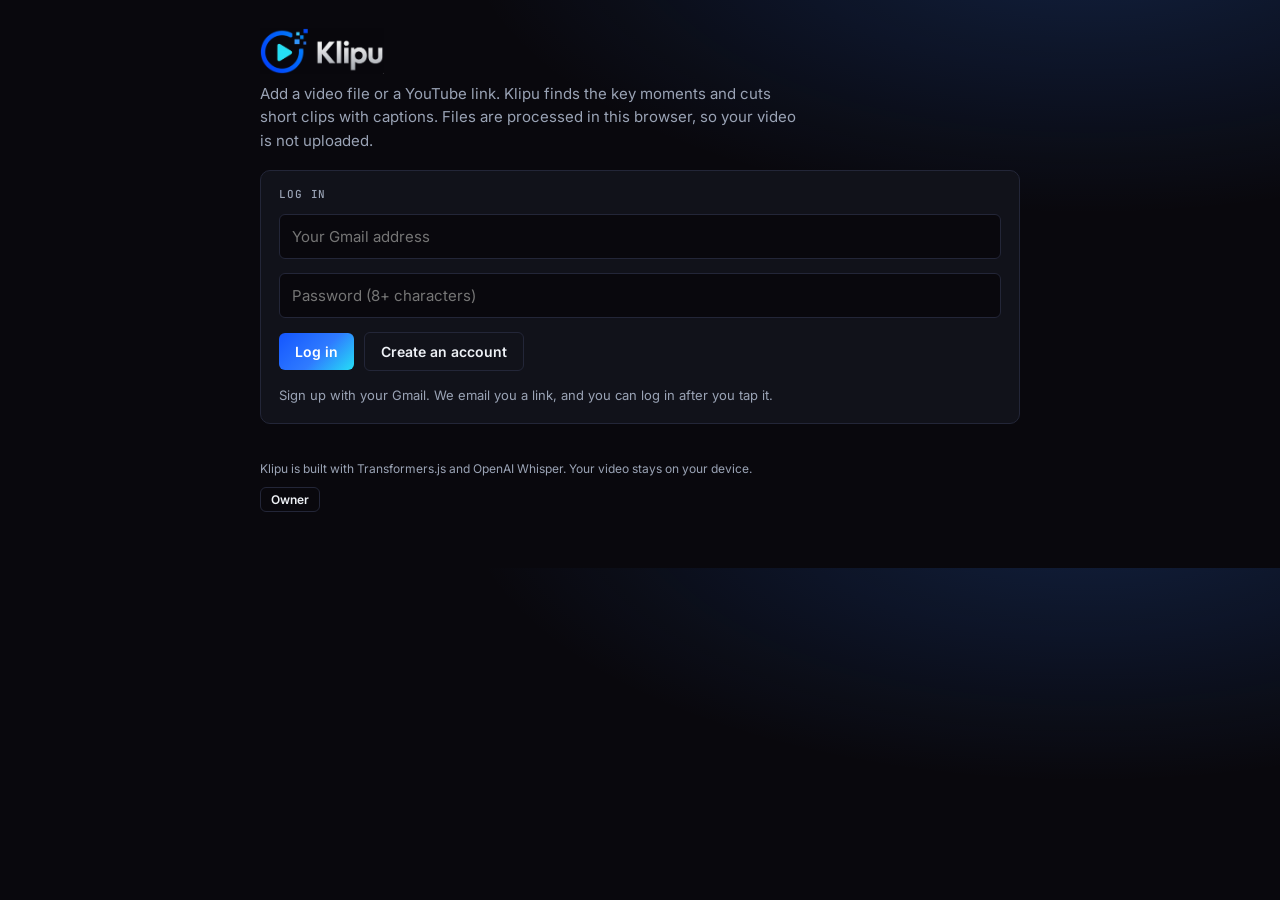
==== commit 5d6bf260: "Rename index-16.html to index.html" ====
--- a/index.html
+++ b/index.html
@@ -166,11 +166,13 @@
   <!-- LOGIN (shown first to everyone who is not logged in) -->
   <section class="panel" id="viewAuth" hidden aria-label="Log in">
     <div class="label" id="authTitle">Log in</div>
-    <input id="aEmail" type="email" placeholder="Email" autocomplete="email">
-    <input id="aPass" type="password" placeholder="Password (6+ characters)" autocomplete="current-password">
+    <input id="aEmail" type="email" placeholder="Your Gmail address" autocomplete="email">
+    <input id="aPass" type="password" placeholder="Password (8+ characters)" autocomplete="current-password">
     <div class="err" id="aErr" hidden></div>
+    <div class="note" id="aInfo" hidden style="color:var(--accent2)"></div>
+    <button class="ghost" id="aResend" hidden>Send the email again</button>
     <div class="row"><button class="primary" id="aGo">Log in</button><button class="ghost" id="aSwap">Create an account</button></div>
-    <div class="note">Test login: accounts are saved only in this browser for now. A real server login comes next.</div>
+    <div class="note">Sign up with your Gmail. We email you a link, and you can log in after you tap it.</div>
   </section>
 
   <!-- REVIEWS PAGE -->
@@ -314,16 +316,46 @@
   }
   const show = (el, msg) => { el.textContent = msg; el.hidden = !msg; };
 
-  /* ---- store: swap these two functions for Supabase/Firebase later so reviews are shared between everyone ---- */
+  /* ---- Supabase (plain fetch, no library). The publishable key is made to be public. ---- */
+  const SB_URL = 'https://ueuiylgseghfgmdbdlnb.supabase.co';
+  const SB_KEY = 'sb_publishable_mwxluJkP9rpw1KnEkltF1w_gzKI6n9j';
+  const SITE = 'https://nexthmm3-ux.github.io/Klipu/';      // where the verify link in the Gmail brings people back
+  const ALLOWED_DOMAINS = ['gmail.com'];                    // only these email domains may sign up
+  async function sb(path, o = {}) {
+    const hd = Object.assign({ apikey: SB_KEY, 'Content-Type': 'application/json' }, o.headers || {});
+    if (o.token) hd.Authorization = 'Bearer ' + o.token;
+    const r = await fetch(SB_URL + path, { method: o.method || 'GET', headers: hd, body: o.body ? JSON.stringify(o.body) : undefined });
+    let d = null; try { d = await r.json(); } catch (e) { /* empty reply */ }
+    if (!r.ok) { const err = new Error((d && (d.msg || d.error_description || d.message || d.error)) || ('Error ' + r.status)); err.code = d && (d.error_code || d.code); err.status = r.status; throw err; }
+    return d;
+  }
+  const Sess = {
+    get: () => ls.get('klipu_sb', null),
+    email() { const s = Sess.get(); return s && s.email || null; },
+    save(d, email) { ls.set('klipu_sb', { access_token: d.access_token, refresh_token: d.refresh_token, expires_at: d.expires_at || Math.floor(Date.now() / 1000) + (Number(d.expires_in) || 3600), email: (d.user && d.user.email) || email || null }); },
+    clear() { ls.set('klipu_sb', null); },
+    async token() {
+      const s = Sess.get(); if (!s) return null;
+      if (s.expires_at - 60 > Date.now() / 1000) return s.access_token;
+      try { const d = await sb('/auth/v1/token?grant_type=refresh_token', { method: 'POST', body: { refresh_token: s.refresh_token } }); Sess.save(d, s.email); return d.access_token; }
+      catch (e) { Sess.clear(); return null; }
+    }
+  };
   const Store = {
-    all: () => ls.get('klipu_reviews', []),
-    add(r) { const a = Store.all(); a.unshift(r); ls.set('klipu_reviews', a.slice(0, 300)); }
+    async all() {
+      const rows = await sb('/rest/v1/reviews?select=type,stars,body,device,who,created_at&order=created_at.desc&limit=100', { token: (await Sess.token()) || undefined });
+      return (rows || []).map((x) => ({ type: x.type, stars: x.stars || 0, text: x.body, device: x.device || '', who: x.who, t: Date.parse(x.created_at) }));
+    },
+    async add(r) {
+      const token = await Sess.token(); if (!token) throw new Error('Please log in again.');
+      await sb('/rest/v1/reviews', { method: 'POST', token, headers: { Prefer: 'return=minimal' }, body: { type: r.type, stars: r.stars, body: r.text, device: r.device, who: r.who } });
+    }
   };
 
   /* ---- pages ---- */
   const pages = { studio: 'studio', reviews: 'viewReviews', auth: 'viewAuth' };
   function go(p) {
-    const user = ls.get('klipu_session', null);
+    const user = Sess.email();
     if (!user) p = 'auth';
     for (const k in pages) Q(pages[k]).hidden = k !== p;
     Q('nav').hidden = !user;
@@ -334,7 +366,7 @@
   }
   document.querySelectorAll('[data-go]').forEach((b) => b.addEventListener('click', () => go(b.dataset.go)));
 
-  /* ---- login (test version, browser only) ---- */
+  /* ---- login: Supabase, with a verified Gmail ---- */
   let signup = false;
   function authMode(s) {
     signup = s;
@@ -342,23 +374,57 @@
     Q('aGo').textContent = s ? 'Sign up' : 'Log in';
     Q('aSwap').textContent = s ? 'I already have an account' : 'Create an account';
     Q('aPass').autocomplete = s ? 'new-password' : 'current-password';
-    show(Q('aErr'), '');
+    show(Q('aErr'), ''); show(Q('aInfo'), ''); Q('aResend').hidden = true;
   }
   Q('aSwap').addEventListener('click', () => authMode(!signup));
   async function submitAuth() {
-    const email = Q('aEmail').value.trim().toLowerCase(), pass = Q('aPass').value;
+    const email = Q('aEmail').value.trim().toLowerCase(), pass = Q('aPass').value, parts = email.split('@');
+    show(Q('aErr'), ''); show(Q('aInfo'), ''); Q('aResend').hidden = true;
     if (!/^[^@\s]+@[^@\s]+\.[^@\s]+$/.test(email)) return show(Q('aErr'), 'Enter a valid email.');
-    if (pass.length < 6) return show(Q('aErr'), 'Password needs 6 or more characters.');
-    const users = ls.get('klipu_users', {}), hash = await sha(pass + '|' + email);
-    if (signup) {
-      if (users[email]) return show(Q('aErr'), 'This email already has an account. Log in instead.');
-      users[email] = hash; ls.set('klipu_users', users);
-    } else if (users[email] !== hash) return show(Q('aErr'), 'Wrong email or password.');
-    ls.set('klipu_session', email); Q('aPass').value = ''; show(Q('aErr'), ''); go('studio');
+    if (signup && (!ALLOWED_DOMAINS.includes(parts[1]) || parts[0].includes('+'))) return show(Q('aErr'), 'Please use your own Gmail address (name@gmail.com, without a + sign).');
+    if (pass.length < 8) return show(Q('aErr'), 'Password needs 8 or more characters.');
+    Q('aGo').disabled = true;
+    try {
+      if (signup) {
+        await sb('/auth/v1/signup?redirect_to=' + encodeURIComponent(SITE), { method: 'POST', body: { email, password: pass } });
+        authMode(false);
+        show(Q('aInfo'), 'We sent a link to ' + email + '. Open your Gmail, tap the link, then come back here and log in. Check Spam if it is not in the inbox.');
+        Q('aResend').hidden = false;
+      } else {
+        const d = await sb('/auth/v1/token?grant_type=password', { method: 'POST', body: { email, password: pass } });
+        const u = d && d.user;
+        if (!u || !(u.email_confirmed_at || u.confirmed_at)) { Sess.clear(); return show(Q('aErr'), 'Your email is not verified yet. Open the link we sent to your Gmail.'); }
+        Sess.save(d, email); Q('aPass').value = ''; go('studio');
+      }
+    } catch (e) {
+      const c = e.code || '';
+      if (c === 'email_not_confirmed') { show(Q('aErr'), 'Verify your email first: open the link we sent to your Gmail.'); Q('aResend').hidden = false; }
+      else if (c === 'invalid_credentials') show(Q('aErr'), 'Wrong email or password.');
+      else if (c === 'over_email_send_rate_limit' || e.status === 429) show(Q('aErr'), 'Too many emails sent. Wait a few minutes and try again.');
+      else if (/only gmail/i.test(e.message)) show(Q('aErr'), 'Only Gmail addresses can sign up.');
+      else show(Q('aErr'), 'Could not continue: ' + e.message);
+    } finally { Q('aGo').disabled = false; }
   }
   Q('aGo').addEventListener('click', submitAuth);
   Q('aPass').addEventListener('keydown', (e) => { if (e.key === 'Enter') submitAuth(); });
-  Q('logout').addEventListener('click', () => { ls.set('klipu_session', null); go('auth'); });
+  Q('aResend').addEventListener('click', async () => {
+    const email = Q('aEmail').value.trim().toLowerCase(); if (!email) return show(Q('aErr'), 'Type your Gmail above first.');
+    try { await sb('/auth/v1/resend?redirect_to=' + encodeURIComponent(SITE), { method: 'POST', body: { type: 'signup', email } }); show(Q('aInfo'), 'Sent again. Check your Gmail.'); }
+    catch (e) { show(Q('aErr'), e.status === 429 ? 'Too many emails. Wait a few minutes.' : 'Could not resend: ' + e.message); }
+  });
+  Q('logout').addEventListener('click', async () => { const t = Sess.get() && Sess.get().access_token; Sess.clear(); if (t) { try { await sb('/auth/v1/logout', { method: 'POST', token: t }); } catch (e) { /* already signed out */ } } go('auth'); });
+  /* the link in the Gmail brings people back here with the sign-in inside the address after a # */
+  async function handleHash() {
+    const raw = location.hash.replace(/^#/, ''); if (!raw) return;
+    const p = new URLSearchParams(raw);
+    if (p.get('error')) { history.replaceState(null, '', location.pathname + location.search); authMode(false); show(Q('aErr'), 'That link did not work or has expired. Log in, or tap Resend to get a new one.'); Q('aResend').hidden = false; return; }
+    if (!p.get('access_token')) return;
+    try {
+      const u = await sb('/auth/v1/user', { token: p.get('access_token') });
+      Sess.save({ access_token: p.get('access_token'), refresh_token: p.get('refresh_token'), expires_in: p.get('expires_in'), user: u }, u && u.email);
+    } catch (e) { /* link was not valid */ }
+    history.replaceState(null, '', location.pathname + location.search);
+  }
 
   /* ---- stars ---- */
   function mkStars(box) {
@@ -372,7 +438,7 @@
     return { get: () => v, reset() { v = 0; paint(); } };
   }
   const pageStars = mkStars(Q('rvStars')), modalStars = mkStars(Q('mStars'));
-  const who = () => { const e = ls.get('klipu_session', '') || 'guest'; return e.split('@')[0].slice(0, 3) + '***'; };
+  const who = () => { const e = Sess.email() || 'guest'; return e.split('@')[0].slice(0, 3) + '***'; };
   const clean = (s) => s.replace(/\s+/g, ' ').trim().slice(0, 1000);
 
   /* ---- reviews page ---- */
@@ -383,15 +449,20 @@
     Q('rvStars').hidden = kind === 'bug'; Q('rvDev').hidden = kind !== 'bug';
     Q('rvText').placeholder = kind === 'bug' ? 'What went wrong? What did you tap before it happened?' : 'Tell us what you think';
   }));
-  Q('rvSend').addEventListener('click', () => {
+  Q('rvSend').addEventListener('click', async () => {
     const text = clean(Q('rvText').value);
     if (!text) return show(Q('rvErr'), 'Write a few words first.');
     if (kind === 'review' && !pageStars.get()) return show(Q('rvErr'), 'Pick a star rating.');
-    Store.add({ type: kind, stars: kind === 'review' ? pageStars.get() : 0, text, device: clean(Q('rvDev').value).slice(0, 80), who: who(), t: Date.now() });
+    Q('rvSend').disabled = true;
+    try { await Store.add({ type: kind, stars: kind === 'review' ? pageStars.get() : 0, text, device: clean(Q('rvDev').value).slice(0, 80), who: who() }); }
+    catch (e) { Q('rvSend').disabled = false; return show(Q('rvErr'), 'Could not send: ' + e.message); }
+    Q('rvSend').disabled = false;
     Q('rvText').value = ''; Q('rvDev').value = ''; pageStars.reset(); show(Q('rvErr'), ''); drawReviews();
   });
-  function drawReviews() {
-    const all = Store.all(), rs = all.filter((r) => r.type === 'review' && r.stars);
+  async function drawReviews() {
+    let all = [];
+    try { all = await Store.all(); } catch (e) { Q('rvAvg').textContent = 'Could not load reviews right now.'; Q('rvList').replaceChildren(); return; }
+    const rs = all.filter((r) => r.type === 'review' && r.stars);
     Q('rvAvg').textContent = rs.length ? 'Average ' + (rs.reduce((a, r) => a + r.stars, 0) / rs.length).toFixed(1) + ' / 5 from ' + rs.length + ' review' + (rs.length > 1 ? 's' : '') : 'No reviews yet. Be the first.';
     const box = Q('rvList'); box.replaceChildren();
     if (!all.length) { const n = document.createElement('div'); n.className = 'note'; n.textContent = 'Nothing here yet.'; box.append(n); return; }
@@ -419,9 +490,10 @@
   });
   Q('mLater').addEventListener('click', closeModal);
   Q('mAll').addEventListener('click', () => { closeModal(); go('reviews'); });
-  Q('mSend').addEventListener('click', () => {
+  Q('mSend').addEventListener('click', async () => {
     if (!modalStars.get()) return show(Q('mErr'), 'Pick a star rating.');
-    Store.add({ type: 'review', stars: modalStars.get(), text: clean(Q('mText').value) || '(no comment)', device: '', who: who(), t: Date.now() });
+    try { await Store.add({ type: 'review', stars: modalStars.get(), text: clean(Q('mText').value) || '(no comment)', device: '', who: who() }); }
+    catch (e) { return show(Q('mErr'), 'Could not send: ' + e.message); }
     ls.set('klipu_rv_last', Date.now()); modalStars.reset(); Q('mText').value = ''; show(Q('mErr'), ''); closeModal();
   });
   document.addEventListener('keydown', (e) => { if (e.key === 'Escape' && !modal.hidden) closeModal(); });
@@ -468,7 +540,8 @@
   for (const id of ['cx1', 'cx2']) Q(id).addEventListener('input', (e) => { e.target.nextElementSibling.textContent = e.target.value + '%'; });
   syncPeople();
   Q('lang').addEventListener('change', () => { if (['hi', 'bn'].includes(Q('lang').value) && Q('model').value === 'tiny') Q('model').value = 'base'; });
-  applyLocks(); authMode(false); go('studio');
+  applyLocks(); authMode(false);
+  handleHash().then(() => (Sess.get() ? Sess.token() : null)).finally(() => go('studio'));
 })();
 </script>
 
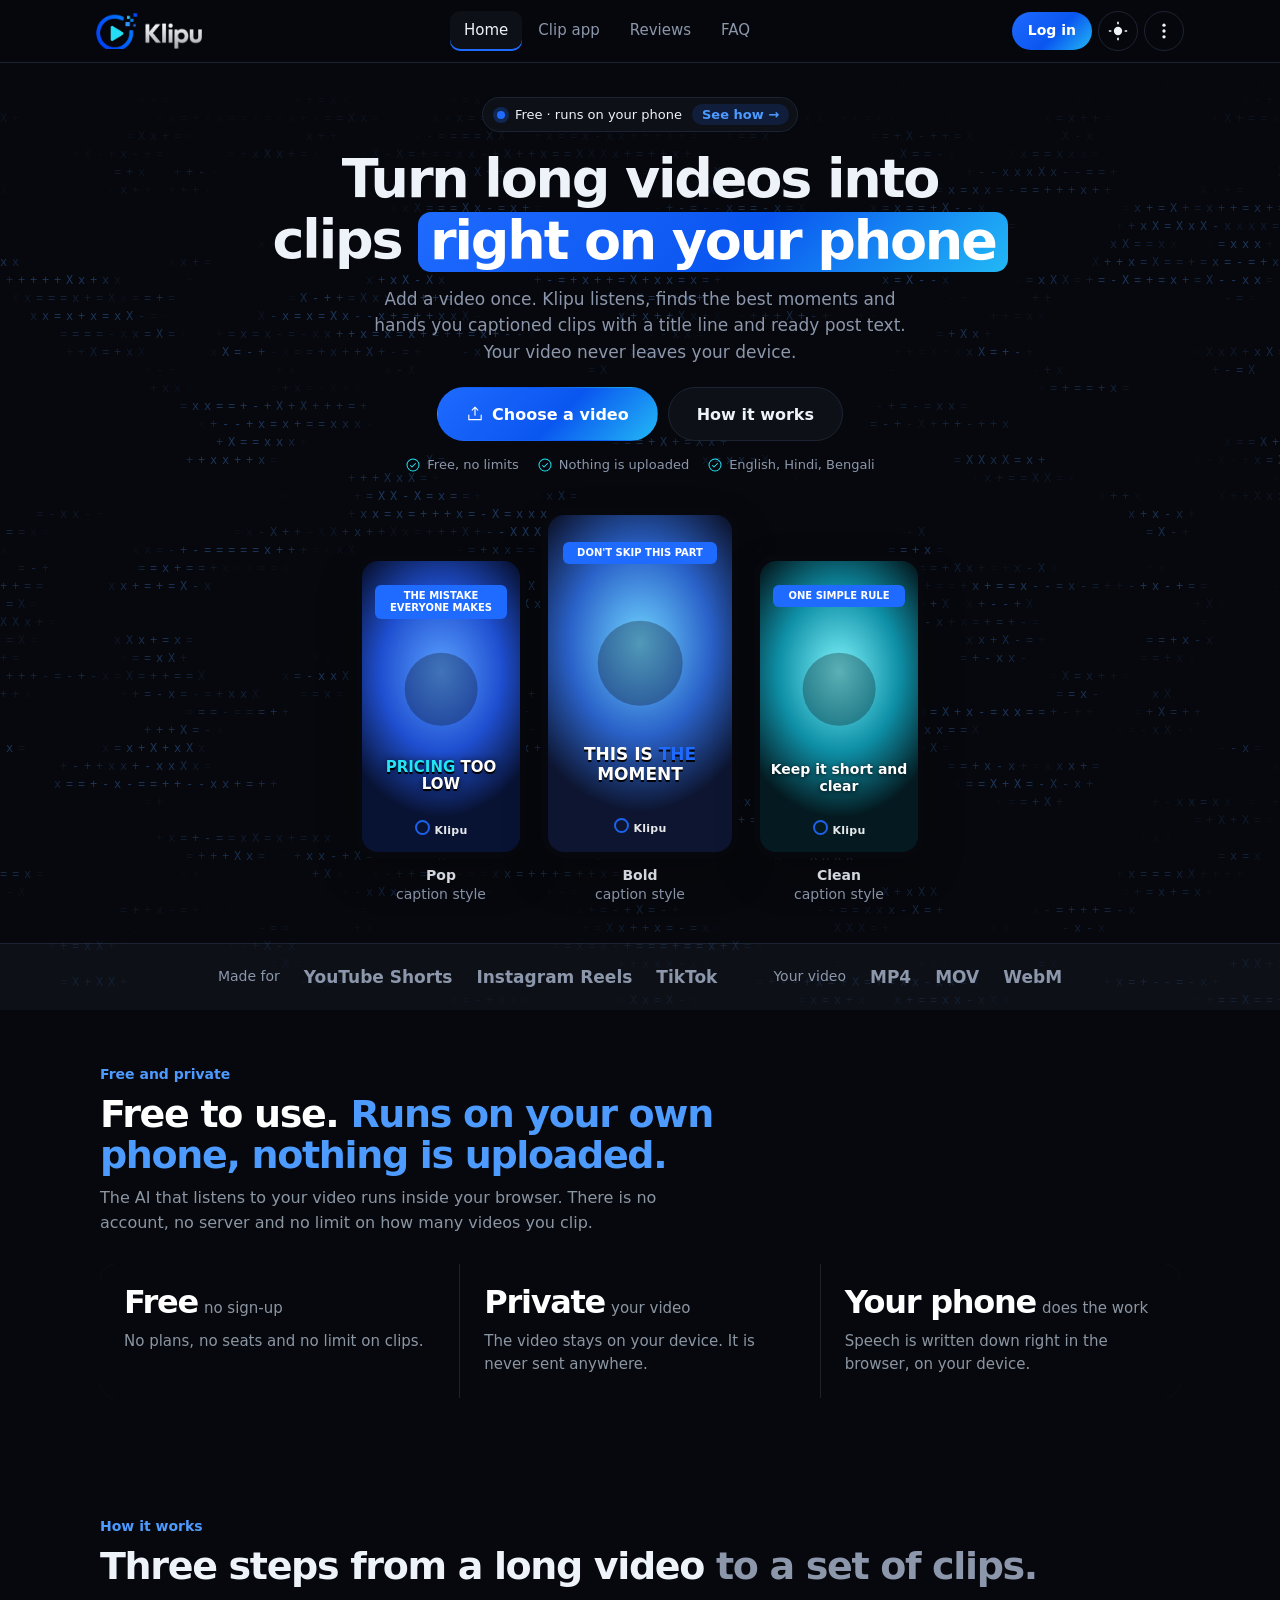
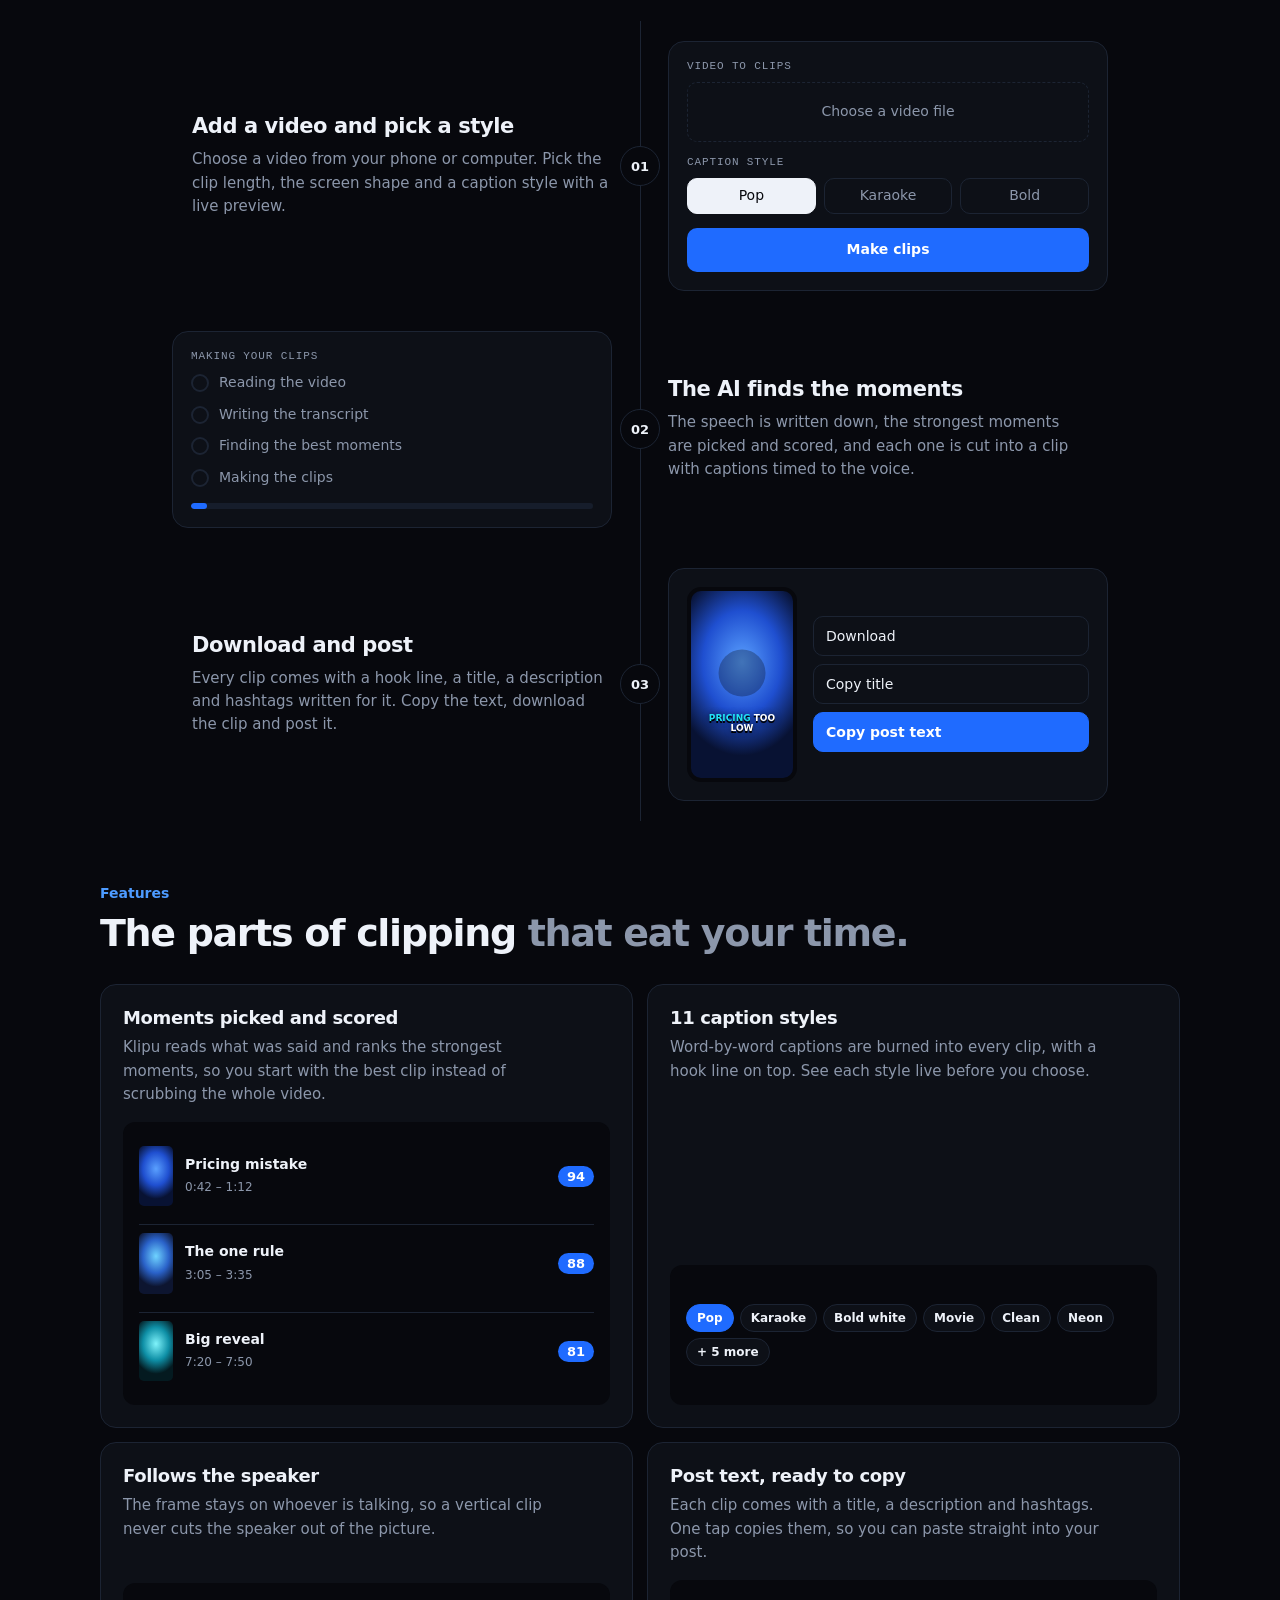
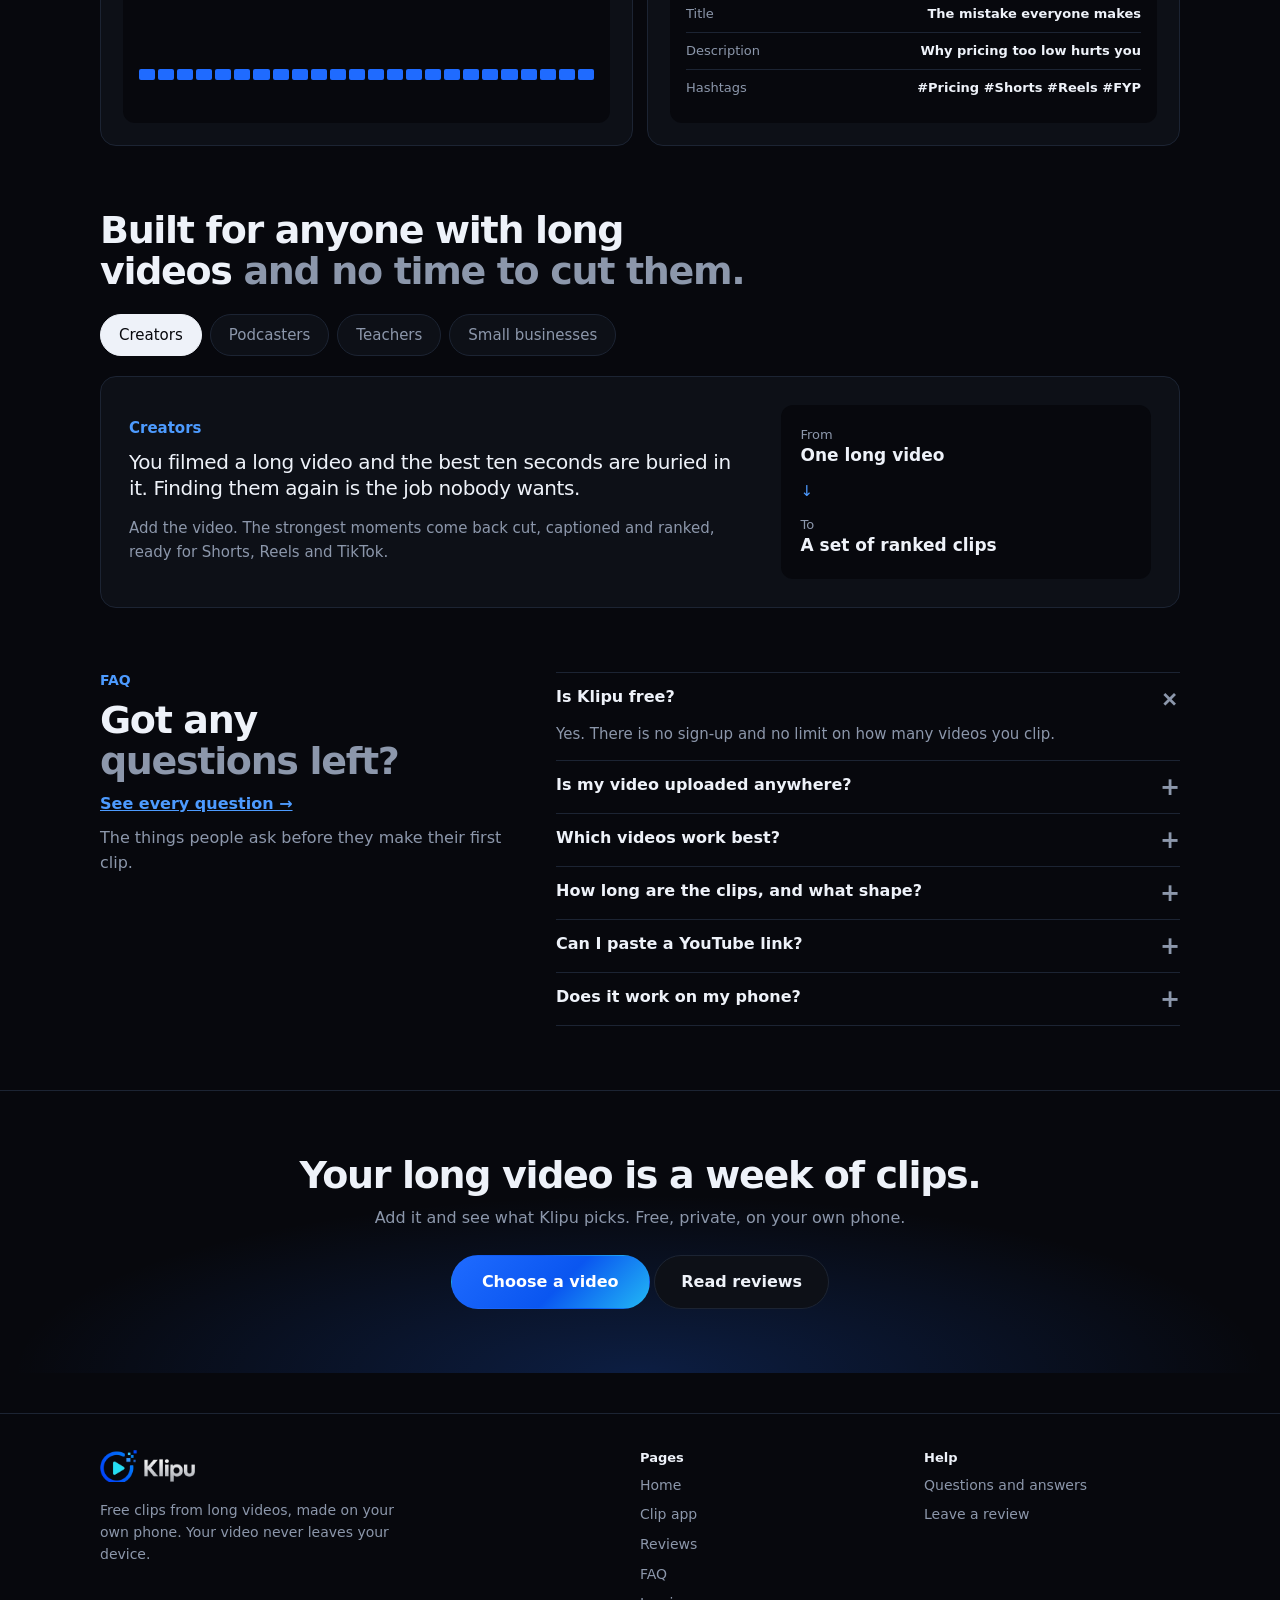
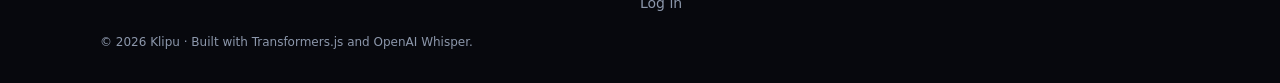
==== commit 2afc144e: "Rename index-28.html to index.html" ====
--- a/index.html
+++ b/index.html
@@ -1,1804 +1,115 @@
 <!doctype html>
-<html lang="en">
+<html lang="en" data-theme="dark">
 <head>
 <meta charset="utf-8">
-<meta name="viewport" content="width=device-width,initial-scale=1">
-<title>Klipu: AI Clip Maker</title>
-<link rel="icon" type="image/png" href="[data-uri]">
-<link rel="preconnect" href="https://fonts.googleapis.com">
-<link rel="preconnect" href="https://fonts.gstatic.com" crossorigin>
-<link href="https://fonts.googleapis.com/css2?family=Inter:wght@400;500;600&family=JetBrains+Mono:wght@400;500&family=Space+Grotesk:wght@500;700&display=swap" rel="stylesheet">
-<style>
-/* Layout concept: an editing bench. Page 1 is the setup. Page 2 is a work bench with one slot per clip, then a small game below it. */
-:root {
-  --bg: #eceff2;
-  --surface: #ffffff;
-  --fg: #10151c;
-  --muted: #5b6672;
-  --line: #d3d9df;
-  --accent: #d9480f;
-  --accent-fg: #ffffff;
-  --ok: #1b7f4b;
-  --track: #dfe4e9;
-  --err: #b42318;
-  --display: "Space Grotesk", system-ui, sans-serif;
-  --body: "Inter", system-ui, -apple-system, "Segoe UI", sans-serif;
-  --mono: "JetBrains Mono", ui-monospace, Menlo, Consolas, monospace;
-  color-scheme: light;
-}
-@media (prefers-color-scheme: dark) {
-  :root {
-    --bg: #0e1217; --surface: #161c23; --fg: #e8ecf0; --muted: #8b96a3;
-    --line: #27313b; --accent: #2f7bff; --accent-fg: #1a0d05; --ok: #4cc38a;
-    --track: #202a33; --err: #ff8a80; color-scheme: dark;
-  }
-}
-* { box-sizing: border-box; }
-html, body { margin: 0; }
-body { background: var(--bg); color: var(--fg); font: 15px/1.55 var(--body); padding: 28px max(16px, env(safe-area-inset-left, 0px)) 56px; }
-.wrap { max-width: 760px; margin: 0 auto; display: flex; flex-direction: column; gap: 18px; }
-h1 { font: 700 32px/1.1 var(--display); letter-spacing: -0.02em; margin: 0; text-wrap: balance; }
-.sub { color: var(--muted); margin: 8px 0 0; max-width: 60ch; }
-.panel { background: var(--surface); border: 1px solid var(--line); border-radius: 10px; padding: 18px; display: flex; flex-direction: column; gap: 14px; min-width: 0; }
-.label { font: 500 11px/1 var(--mono); letter-spacing: 0.08em; text-transform: uppercase; color: var(--muted); }
-.drop { border: 1.5px dashed var(--line); border-radius: 8px; padding: 26px 16px; text-align: center; cursor: pointer; transition: border-color .15s, background .15s; display: block; }
-.drop:hover, .drop.over { border-color: var(--accent); background: color-mix(in srgb, var(--accent) 6%, transparent); }
-.drop b { display: block; font: 600 16px var(--display); overflow-wrap: anywhere; }
-.drop span { color: var(--muted); font-size: 13px; }
-.drop input { display: none; }
-.opts { display: grid; grid-template-columns: repeat(auto-fit, minmax(170px, 1fr)); gap: 14px; }
-.opt { display: flex; flex-direction: column; gap: 6px; min-width: 0; }
-select { font: inherit; color: var(--fg); background: var(--bg); border: 1px solid var(--line); border-radius: 6px; padding: 9px 10px; width: 100%; }
-.check { display: flex; align-items: center; gap: 8px; font-size: 14px; }
-button { font: 600 14px var(--body); border-radius: 6px; border: 1px solid transparent; padding: 10px 16px; cursor: pointer; }
-button.primary { background: var(--accent); color: var(--accent-fg); }
-button.ghost { background: transparent; color: var(--fg); border-color: var(--line); }
-button:disabled { opacity: .45; cursor: not-allowed; }
-button:focus-visible, select:focus-visible, .drop:focus-visible, a:focus-visible, canvas:focus-visible { outline: 2px solid var(--accent); outline-offset: 2px; }
-.note { font-size: 13px; color: var(--muted); }
-.row { display: flex; flex-wrap: wrap; align-items: center; gap: 10px; }
-.bar { height: 8px; border-radius: 4px; background: var(--track); overflow: hidden; }
-.bar > i { display: block; height: 100%; width: 0; background: var(--accent); transition: width .25s; }
-.stage { font: 500 14px/1.4 var(--mono); overflow-wrap: anywhere; }
-.stat { font: 400 12px var(--mono); color: var(--muted); }
-.err { color: var(--err); font-size: 14px; white-space: pre-wrap; overflow-wrap: anywhere; }
-video#pv { width: 100%; max-height: 60vh; background: #000; border-radius: 8px; }
-
-/* page 2: one slot per clip */
-.slots { display: flex; flex-direction: column; gap: 10px; }
-.slot { display: grid; grid-template-columns: 38px 1fr; gap: 12px; background: var(--surface); border: 1px solid var(--line); border-radius: 10px; padding: 14px; min-width: 0; }
-.slot .n { font: 700 22px var(--display); color: var(--accent); }
-.slot h3 { margin: 0; font: 600 16px var(--display); text-wrap: balance; overflow-wrap: anywhere; }
-.slot .tc { font: 400 12px var(--mono); color: var(--muted); margin: 2px 0 10px; }
-.slot .srow { display: flex; justify-content: space-between; gap: 10px; margin-top: 6px; font: 500 12px var(--mono); }
-.slot .pct { color: var(--fg); font-variant-numeric: tabular-nums; }
-.slot .sstat { color: var(--muted); text-align: right; overflow-wrap: anywhere; }
-.slot.done .bar > i { background: var(--ok); }
-.slot.done .n { color: var(--ok); }
-.slot.failed .n, .slot.failed .sstat { color: var(--err); }
-.slot .acts { margin-top: 10px; }
-.slot .acts a { font: 600 14px var(--body); color: var(--accent-fg); background: var(--ok); border-radius: 6px; padding: 10px 16px; text-decoration: none; }
-.slot .msg { flex-basis: 100%; font-size: 13px; color: var(--err); overflow-wrap: anywhere; }
-
-/* game */
-.game { align-items: center; text-align: center; }
-.game .head { align-self: stretch; display: flex; justify-content: space-between; align-items: baseline; gap: 10px; flex-wrap: wrap; }
-.game h2 { margin: 0; font: 700 18px var(--display); }
-canvas#game { display: block; width: 100%; max-width: 380px; aspect-ratio: 3 / 4; border-radius: 8px; border: 1px solid var(--line); touch-action: manipulation; user-select: none; -webkit-user-select: none; -webkit-tap-highlight-color: transparent; cursor: pointer; }
-.badges { display: flex; flex-wrap: wrap; gap: 6px; justify-content: center; }
-.badge { font: 500 11px var(--mono); border: 1px solid var(--line); border-radius: 999px; padding: 4px 10px; color: var(--muted); opacity: .5; }
-.badge.on { opacity: 1; color: var(--accent-fg); background: var(--accent); border-color: var(--accent); }
-.pick { display: grid; grid-template-columns: repeat(auto-fill, minmax(150px, 1fr)); gap: 10px; }
-.pick .card { display: flex; flex-direction: column; gap: 6px; text-align: left; background: var(--bg); border: 2px solid var(--line); border-radius: 10px; padding: 8px; color: var(--fg); font: 500 13px/1.3 var(--body); min-width: 0; }
-.pick .card canvas, .pick .card .shape { width: 100%; aspect-ratio: 16 / 9; border-radius: 6px; display: block; background: #111; }
-.pick .card b { font: 600 13px var(--display); }
-.pick .card span { color: var(--muted); font-size: 12px; }
-.pick .card[aria-pressed="true"] { border-color: var(--accent); background: color-mix(in srgb, var(--accent) 10%, var(--bg)); }
-.pick .card .shape { aspect-ratio: auto; height: 84px; display: flex; align-items: center; justify-content: center; }
-.pick .shape i { display: block; height: 100%; background: #3a4654; border: 2px solid #8b96a3; border-radius: 3px; }
-.slot .live { margin: 0 0 10px; }
-.livecv { display: block; width: 110px; max-width: 40%; height: auto; border-radius: 6px; border: 1px solid var(--line); background: #000; }
-.offscreen { position: fixed; left: -99999px; top: 0; width: 8px; height: 8px; }
-.hidvid { position: fixed; right: 0; bottom: 0; width: 2px; height: 2px; opacity: .01; pointer-events: none; }
-
-.ad { border: 1px dashed var(--line); border-radius: 8px; padding: 12px 14px; font-size: 13px; color: var(--muted); display: flex; gap: 10px; align-items: center; flex-wrap: wrap; }
-.ad b { font: 500 10px var(--mono); letter-spacing: 0.08em; text-transform: uppercase; border: 1px solid var(--line); border-radius: 3px; padding: 2px 5px; }
-.ad a { color: var(--accent); font-weight: 600; overflow-wrap: anywhere; }
-footer { font-size: 12px; color: var(--muted); }
-[hidden] { display: none !important; }
-@media (max-width: 520px) { .slot { grid-template-columns: 30px 1fr; gap: 10px; } }
-
-/* ===== Klipu theme: colours taken from the logo ===== */
-:root { --bg:#09080d; --surface:#11121a; --fg:#eef1f6; --muted:#9aa3b5; --line:#232638; --accent:#2f7bff; --accent2:#25dff6; --accent-fg:#ffffff; --ok:#25dff6; --track:#1a1d2b; --err:#ff7b86; color-scheme: dark; }
-body { background: radial-gradient(900px 420px at 85% -80px, rgba(47,123,255,.22), transparent 70%), var(--bg); }
-button.primary { background: linear-gradient(135deg, #1456ff, #2f7bff 55%, #25dff6); color:#fff; border:0; }
-.slot .acts a { color:#03141c; }
-.badge.on { color:#fff; }
-.slot .n, .ad a { color: var(--accent2); }
-input[type=text], input[type=email], input[type=password], input[type=url], textarea { font: inherit; color: var(--fg); background: var(--bg); border: 1px solid var(--line); border-radius: 6px; padding: 10px 12px; width: 100%; }
-textarea { resize: vertical; }
-input:focus-visible, textarea:focus-visible { outline: 2px solid var(--accent2); outline-offset: 2px; }
-.stack { display: flex; flex-direction: column; gap: 18px; min-width: 0; }
-.brand { display: flex; align-items: center; justify-content: space-between; gap: 12px; flex-wrap: wrap; }
-.logo { height: 46px; width: auto; display: block; }
-nav { display: flex; gap: 8px; flex-wrap: wrap; }
-nav button { padding: 8px 12px; font-size: 13px; }
-nav button.on { border-color: var(--accent2); color: var(--accent2); }
-.tabs { display: flex; gap: 8px; flex-wrap: wrap; }
-.tabs button { padding: 8px 12px; font-size: 13px; }
-.tabs button.on { border-color: var(--accent2); color: var(--accent2); }
-.soon { display: grid; grid-template-columns: repeat(auto-fit, minmax(200px, 1fr)); gap: 10px; }
-.lk { display: flex; flex-direction: column; gap: 2px; border: 1px dashed var(--line); border-radius: 8px; padding: 10px 12px; opacity: .85; }
-.lk b { font: 600 14px var(--display); }
-.lk span { font: 500 11px var(--mono); color: var(--accent2); letter-spacing: .06em; text-transform: uppercase; }
-.stars { display: flex; gap: 4px; }
-.star { background: transparent; border: 0; padding: 2px 4px; font-size: 30px; line-height: 1; color: var(--line); }
-.star.on { color: var(--accent2); }
-.modal { position: fixed; inset: 0; z-index: 50; background: rgba(4,4,8,.72); display: flex; align-items: center; justify-content: center; padding: 16px; }
-.modal .card { background: var(--surface); border: 1px solid var(--line); border-radius: 12px; padding: 20px; width: min(440px, 100%); display: flex; flex-direction: column; gap: 12px; }
-.modal h2 { margin: 0; font: 700 20px var(--display); }
-.rv { border-top: 1px solid var(--line); padding: 12px 0; display: flex; flex-direction: column; gap: 4px; }
-.rv:first-child { border-top: 0; }
-.rv .meta { font: 400 12px var(--mono); color: var(--muted); }
-.rv .st { color: var(--accent2); letter-spacing: 2px; }
-.rv .tag { font: 500 10px var(--mono); text-transform: uppercase; border: 1px solid var(--err); color: var(--err); border-radius: 3px; padding: 1px 5px; margin-left: 6px; }
-.rv p { margin: 0; overflow-wrap: anywhere; white-space: pre-wrap; }
-#ownerBox { display: inline-flex; gap: 6px; align-items: center; }
-#ownerBox input { width: 160px; padding: 5px 8px; font-size: 12px; }
-footer .row { margin-top: 8px; }
-footer button { padding: 4px 10px; font-size: 12px; }
-</style>
+<meta name="viewport" content="width=device-width, initial-scale=1, viewport-fit=cover">
+<title>Klipu: free AI video clipper</title>
+<meta name="description" content="Turn long videos into captioned clips on your own phone. Free, private, no upload.">
+<meta name="theme-color" content="#07080d">
+<link rel="icon" type="image/png" href="favicon.png">
+<link rel="apple-touch-icon" href="icon-192.png">
+<link rel="manifest" href="manifest.webmanifest">
+<script>try{var t=localStorage.getItem('klipu:theme');if(t)document.documentElement.dataset.theme=t}catch(e){}</script>
+<link rel="stylesheet" href="site.css">
 </head>
-<body>
-<div class="wrap">
-  <header>
-    <div class="brand">
-      <img class="logo" src="[data-uri]" alt="Klipu">
-      <nav id="nav" hidden>
-        <button class="ghost" data-go="studio" id="nvStudio">Studio</button>
-        <button class="ghost" data-go="reviews" id="nvReviews">Reviews</button>
-        <button class="ghost" id="logout">Log out</button>
-      </nav>
+<body data-page="home">
+<section class="lp-hero lpx" id="top">
+  <div class="lp-ascii" id="lpAscii" aria-hidden="true"><canvas></canvas></div>
+  <div class="lp-copy">
+    <a class="lp-pill lp-r" href="#how"><i></i><span>Free · runs on your phone</span> <b>See how →</b></a>
+    <h1 class="lp-h1 lp-r" style="--d:.05s">Turn long videos into clips <span class="lp-hl">right on your phone</span></h1>
+    <p class="lp-lede lp-r" style="--d:.12s">Add a video once. Klipu listens, finds the best moments and hands you captioned clips with a title line and ready post text. Your video never leaves your device.</p>
+    <div class="lp-ask lp-r" style="--d:.2s">
+      <a class="lp-btn pri" href="app.html" id="ctaStart"><svg viewBox="0 0 256 256" aria-hidden="true"><path d="M224,144v64a8,8,0,0,1-8,8H40a8,8,0,0,1-8-8V144a8,8,0,0,1,16,0v56H208V144a8,8,0,0,1,16,0ZM93.66,77.66,120,51.31V144a8,8,0,0,0,16,0V51.31l26.34,26.35a8,8,0,0,0,11.32-11.32l-40-40a8,8,0,0,0-11.32,0l-40,40A8,8,0,0,0,93.66,77.66Z"/></svg>Choose a video</a>
+      <a class="lp-btn" href="#how">How it works</a>
     </div>
-    <p class="sub">Add a video file or a YouTube link. Klipu finds the key moments and cuts short clips with captions. Files are processed in this browser, so your video is not uploaded.</p>
-  </header>
-
-  <!-- LOGIN (shown first to everyone who is not logged in) -->
-  <section class="panel" id="viewAuth" hidden aria-label="Log in">
-    <div class="label" id="authTitle">Log in</div>
-    <input id="aEmail" type="email" placeholder="Your Gmail address" autocomplete="email">
-    <input id="aPass" type="password" placeholder="Password (8+ characters)" autocomplete="current-password">
-    <div class="err" id="aErr" hidden></div>
-    <div class="note" id="aInfo" hidden style="color:var(--accent2)"></div>
-    <button class="ghost" id="aResend" hidden>Send the email again</button>
-    <div class="row"><button class="primary" id="aGo">Log in</button><button class="ghost" id="aSwap">Create an account</button></div>
-    <div class="note">Sign up with your Gmail. We email you a link, and you can log in after you tap it.</div>
-  </section>
-
-  <!-- REVIEWS PAGE -->
-  <div class="stack" id="viewReviews" hidden>
-    <section class="panel">
-      <div class="label">Reviews and bug reports</div>
-      <div class="stat" id="rvAvg"></div>
-      <div class="tabs"><button class="ghost kind on" data-k="review">Review</button><button class="ghost kind" data-k="bug">Report a bug</button></div>
-      <div class="stars" id="rvStars" aria-label="Rating"></div>
-      <textarea id="rvText" rows="4" maxlength="1000" placeholder="Tell us what you think"></textarea>
-      <input id="rvDev" type="text" maxlength="80" placeholder="Phone and browser (helps us find the bug)" hidden>
-      <div class="err" id="rvErr" hidden></div>
-      <div class="row"><button class="primary" id="rvSend">Send</button></div>
-    </section>
-    <section class="panel"><div class="label">What people said</div><div id="rvList"></div></section>
+    <div class="lp-notes lp-r" style="--d:.28s"><span><svg viewBox="0 0 256 256"><path d="M173.66,98.34a8,8,0,0,1,0,11.32l-56,56a8,8,0,0,1-11.32,0l-24-24a8,8,0,0,1,11.32-11.32L112,148.69l50.34-50.35A8,8,0,0,1,173.66,98.34ZM232,128A104,104,0,1,1,128,24,104.11,104.11,0,0,1,232,128Zm-16,0a88,88,0,1,0-88,88A88.1,88.1,0,0,0,216,128Z"/></svg>Free, no limits</span><span><svg viewBox="0 0 256 256"><path d="M173.66,98.34a8,8,0,0,1,0,11.32l-56,56a8,8,0,0,1-11.32,0l-24-24a8,8,0,0,1,11.32-11.32L112,148.69l50.34-50.35A8,8,0,0,1,173.66,98.34ZM232,128A104,104,0,1,1,128,24,104.11,104.11,0,0,1,232,128Zm-16,0a88,88,0,1,0-88,88A88.1,88.1,0,0,0,216,128Z"/></svg>Nothing is uploaded</span><span><svg viewBox="0 0 256 256"><path d="M173.66,98.34a8,8,0,0,1,0,11.32l-56,56a8,8,0,0,1-11.32,0l-24-24a8,8,0,0,1,11.32-11.32L112,148.69l50.34-50.35A8,8,0,0,1,173.66,98.34ZM232,128A104,104,0,1,1,128,24,104.11,104.11,0,0,1,232,128Zm-16,0a88,88,0,1,0-88,88A88.1,88.1,0,0,0,216,128Z"/></svg>English, Hindi, Bengali</span></div>
   </div>
-
-  <div class="stack" id="studio">
-
-  <!-- AD SLOT (top). Fill PROMO.top in the script below, or paste ad network code inside the div under it. -->
-  <aside class="ad" id="adTop" hidden></aside>
-  <div id="adNetworkTop"></div>
-
-  <!-- PAGE 1: setup -->
-  <section class="panel" id="viewSetup" aria-label="Source and settings">
-    <div class="label">1 · Video</div>
-    <div class="tabs"><button class="ghost on" id="tabFile">Upload a file</button><button class="ghost" id="tabLink">YouTube link 🔒 Coming soon</button></div>
-    <div id="linkBox" hidden style="display:flex;flex-direction:column;gap:8px">
-      <input id="linkUrl" type="url" placeholder="Paste a YouTube link" disabled>
-      <div class="row"><button class="primary" id="linkGo" disabled>Get video</button><span class="note" id="linkMsg">🔒 Coming soon.</span></div>
-    </div>
-    <label class="drop" id="drop" tabindex="0">
-      <input type="file" id="file" accept="video/*">
-      <b id="fname">Choose a video file</b>
-      <span id="fmeta">or drop it here. English speech works best.</span>
-    </label>
-    <div class="label">2 · Settings</div>
-    <div class="opts">
-      <div class="opt"><label class="label" for="len">Clip length</label>
-        <select id="len"><option value="30">About 30 seconds</option><option value="60" selected>About 1 minute</option></select></div>
-      <div class="opt"><label class="label" for="count">Number of clips</label>
-        <select id="count"><option value="1">1 (best one only)</option><option>3</option><option selected>5</option><option>8</option><option>10</option><option>15</option></select></div>
-      <div class="opt"><label class="label" for="lang">Language in the video</label>
-        <select id="lang"><option value="en">English</option><option value="hi">Hindi</option><option value="bn">Bengali</option><option value="auto">Other (auto-detect)</option></select></div>
-      <div class="opt"><label class="label" for="model">Speech model</label>
-        <select id="model"><option value="tiny">Fast (tiny)</option><option value="base">Better (base, slower)</option><option value="small">Best for Hindi (small, slowest, big download)</option></select></div>
-      <div class="opt"><label class="label" for="quality">Clip quality</label>
-        <select id="quality"><option value="light" selected>Light 540p: smooth, small files</option><option value="hd">HD 720p: sharper, heavier</option></select></div>
-      <div class="opt"><label class="label" for="speed">Speed</label>
-        <select id="speed"><option value="safe" selected>Safe: smooth phone (recommended)</option><option value="balanced">Balanced: 2 helpers, phone may slow down</option><option value="fast">Fast: strong phones / laptops only</option></select></div>
-    </div>
-    <div class="label">Shape of the clip</div>
-    <input type="hidden" id="fmt" value="orig"><div class="pick" id="pickFmt"></div>
-    <div class="label">Framing (when the shape is not "Same as video")</div>
-    <input type="hidden" id="frame" value="follow"><div class="pick" id="pickFrame"></div>
-    <div id="peoplePos" hidden style="display:flex;flex-direction:column;gap:8px">
-      <div class="label">Where the people sit (0% = left edge, 100% = right edge)</div>
-      <label class="check">Person 1 <input type="range" id="cx1" min="0" max="100" value="27" style="flex:1"><output>27%</output></label>
-      <label class="check">Person 2 <input type="range" id="cx2" min="0" max="100" value="73" style="flex:1"><output>73%</output></label>
-    </div>
-    <div class="label">Top line (topic + hook)</div>
-    <input type="hidden" id="top" value="hook"><div class="pick" id="pickTop"></div>
-    <div class="label">Caption style</div>
-    <input type="hidden" id="capstyle" value="pop"><div class="pick" id="pickCap"></div>
-    <div class="note">Hindi, Bengali and other languages use the bigger speech engine (about 150 MB the first time). Pick "Better (base)" for them, because the tiny one makes many mistakes. If the page crashes, choose Safe and close other tabs.</div>
-    <div class="row">
-      <button class="primary" id="go" disabled>Make my clips</button>
-      <span class="note">Keep this tab open with the screen on and the phone plugged in. The first run downloads the speech model once and needs internet.</span>
-    </div>
-  </section>
-
-  <section class="panel" id="soonBox" aria-label="Coming soon">
-    <div class="label">Coming soon</div>
-    <div class="soon">
-      <div class="lk"><b>🔒 Live stream clipping</b><span>Coming soon</span></div>
-      <div class="lk"><b>🔒 Creator workspaces</b><span>Coming soon</span></div>
-      <div class="lk"><b>🔒 Auto-post to YouTube</b><span>Coming soon</span></div>
-      <div class="lk"><b>🔒 Premium (no ads)</b><span>Coming soon</span></div>
-    </div>
-  </section>
-
-  <!-- PAGE 2: work bench -->
-  <div id="viewWork" hidden style="display:flex;flex-direction:column;gap:14px">
-    <section class="panel" aria-live="polite">
-      <div class="label" id="stepLabel">Step 1 of 2</div>
-      <div class="stage" id="stageTxt">Starting…</div>
-      <div class="bar"><i id="barFill"></i></div>
-      <div class="stat" id="elapsed"></div>
-      <div class="err" id="errTxt" hidden></div>
-      <div class="row"><button class="ghost" id="back" hidden>Start over</button></div>
-    </section>
-
-    <video id="pv" controls playsinline hidden></video>
-    <div class="slots" id="slots"></div>
-
-    <section class="panel game" aria-label="Game">
-      <div class="head"><h2>Play while you wait</h2><span class="stat" id="gameScore">Level 1 · Score 0 · Best 0</span></div>
-      <canvas id="game" tabindex="0" aria-label="Tap to make the bird fly between the pillars"></canvas>
-      <div class="badges" id="badges" aria-label="Achievements"></div>
-      <span class="note">Tap the game, or press Space, to fly. Every 5 pillars is a new level with a new badge. From score 10, shield and boost orbs appear in the gaps.</span>
-    </section>
+  <div class="lp-reel">
+    <figure class="lp-r" style="--d:.1s"><div class="lp-phone"><div class="scene s1"></div><div class="hook">THE MISTAKE EVERYONE MAKES</div><div class="cap"><em>pricing</em> too low</div><div class="mk">Klipu</div></div><figcaption><b>Pop</b><br>caption style</figcaption></figure>
+    <figure class="mid lp-r" style="--d:.18s"><div class="lp-phone"><div class="scene s2"></div><div class="hook">DON'T SKIP THIS PART</div><div class="cap hype">this is <em>the</em> moment</div><div class="mk">Klipu</div></div><figcaption><b>Bold</b><br>caption style</figcaption></figure>
+    <figure class="lp-r" style="--d:.26s"><div class="lp-phone"><div class="scene s3"></div><div class="hook">ONE SIMPLE RULE</div><div class="cap clean">Keep it short and clear</div><div class="mk">Klipu</div></div><figcaption><b>Clean</b><br>caption style</figcaption></figure>
   </div>
-
-  </div><!-- /studio -->
-
-  <!-- AD SLOT (bottom) -->
-  <aside class="ad" id="adBottom" hidden></aside>
-  <div id="adNetworkBottom"></div>
-
-  <footer>Klipu is built with Transformers.js and OpenAI Whisper. Your video stays on your device.
-    <div class="row"><button class="ghost" id="ownerBtn">Owner</button><span id="ownerBox" hidden><input id="ownerCode" type="password" placeholder="Owner code" autocomplete="off"><button class="primary" id="ownerGo">Unlock</button></span><span id="ownerMsg"></span></div>
-  </footer>
-</div>
-<div class="modal" id="rvModal" hidden>
-  <div class="card" role="dialog" aria-modal="true" aria-labelledby="mTitle">
-    <h2 id="mTitle">Your clip is exported 🎉</h2>
-    <div class="note">How was Klipu? It takes 10 seconds.</div>
-    <div class="stars" id="mStars" aria-label="Rating"></div>
-    <textarea id="mText" rows="3" maxlength="1000" placeholder="What should we keep or fix? (optional)"></textarea>
-    <div class="err" id="mErr" hidden></div>
-    <div class="row"><button class="primary" id="mSend">Send review</button><button class="ghost" id="mLater">Later</button><button class="ghost" id="mAll">All reviews</button></div>
-  </div>
-</div>
-<canvas id="stage" class="offscreen" aria-hidden="true"></canvas>
+  <div class="lp-strip"><div class="lp-plats">
+    <div><p>Made for</p><span>YouTube Shorts</span><span>Instagram Reels</span><span>TikTok</span></div>
+    <div><p>Your video</p><span>MP4</span><span>MOV</span><span>WebM</span></div>
+  </div></div>
+</section>
 
 
-<script>
-/* Klipu shell: login, reviews, locks. Plain script, runs before the main module. */
-(() => {
-  const Q = (id) => document.getElementById(id);
-  const OWNER_CODE = 'klipu-owner-change-me';   // <-- CHANGE THIS. Anyone who reads this file can see it, so it is a soft lock only.
-  const LONG_MIN = 30;                          // videos longer than this (minutes) are owner-only for now
-  const ls = {
-    get(k, d) { try { const v = localStorage.getItem(k); return v ? JSON.parse(v) : d; } catch (e) { return d; } },
-    set(k, v) { try { localStorage.setItem(k, JSON.stringify(v)); } catch (e) { /* storage blocked */ } }
-  };
-  let owner = ls.get('klipu_owner', false);
-  async function sha(s) {
-    try { const b = await crypto.subtle.digest('SHA-256', new TextEncoder().encode(s)); return Array.from(new Uint8Array(b), (x) => x.toString(16).padStart(2, '0')).join(''); }
-    catch (e) { return btoa(unescape(encodeURIComponent(s))); }
-  }
-  const show = (el, msg) => { el.textContent = msg; el.hidden = !msg; };
+<section class="lp-open lp-sec" id="private"><div class="lp-w">
+  <p class="lp-kick lp-r">Free and private</p>
+  <h2 class="lp-h2 lp-r">Free to use. <span>Runs on your own phone, nothing is uploaded.</span></h2>
+  <p class="lp-sub lp-r">The AI that listens to your video runs inside your browser. There is no account, no server and no limit on how many videos you clip.</p>
+  <div class="lp-trio lp-r">
+    <div><b>Free<small>no sign-up</small></b><span>No plans, no seats and no limit on clips.</span></div>
+    <div><b>Private<small>your video</small></b><span>The video stays on your device. It is never sent anywhere.</span></div>
+    <div><b>Your phone<small>does the work</small></b><span>Speech is written down right in the browser, on your device.</span></div>
+  </div>
+</div></section>
 
-  /* ---- Supabase (plain fetch, no library). The publishable key is made to be public. ---- */
-  const SB_URL = 'https://ueuiylgseghfgmdbdlnb.supabase.co';
-  const SB_KEY = 'sb_publishable_mwxluJkP9rpw1KnEkltF1w_gzKI6n9j';
-  const SITE = 'https://nexthmm3-ux.github.io/Klipu/';      // where the verify link in the Gmail brings people back
-  const ALLOWED_DOMAINS = ['gmail.com'];                    // only these email domains may sign up
-  async function sb(path, o = {}) {
-    const hd = Object.assign({ apikey: SB_KEY, 'Content-Type': 'application/json' }, o.headers || {});
-    if (o.token) hd.Authorization = 'Bearer ' + o.token;
-    const r = await fetch(SB_URL + path, { method: o.method || 'GET', headers: hd, body: o.body ? JSON.stringify(o.body) : undefined });
-    let d = null; try { d = await r.json(); } catch (e) { /* empty reply */ }
-    if (!r.ok) { const err = new Error((d && (d.msg || d.error_description || d.message || d.error)) || ('Error ' + r.status)); err.code = d && (d.error_code || d.code); err.status = r.status; throw err; }
-    return d;
-  }
-  const Sess = {
-    get: () => ls.get('klipu_sb', null),
-    email() { const s = Sess.get(); return s && s.email || null; },
-    save(d, email) { ls.set('klipu_sb', { access_token: d.access_token, refresh_token: d.refresh_token, expires_at: d.expires_at || Math.floor(Date.now() / 1000) + (Number(d.expires_in) || 3600), email: (d.user && d.user.email) || email || null }); },
-    clear() { ls.set('klipu_sb', null); },
-    async token() {
-      const s = Sess.get(); if (!s) return null;
-      if (s.expires_at - 60 > Date.now() / 1000) return s.access_token;
-      try { const d = await sb('/auth/v1/token?grant_type=refresh_token', { method: 'POST', body: { refresh_token: s.refresh_token } }); Sess.save(d, s.email); return d.access_token; }
-      catch (e) { Sess.clear(); return null; }
-    }
-  };
-  const Store = {
-    async all() {
-      const rows = await sb('/rest/v1/reviews?select=type,stars,body,device,who,created_at&order=created_at.desc&limit=100', { token: (await Sess.token()) || undefined });
-      return (rows || []).map((x) => ({ type: x.type, stars: x.stars || 0, text: x.body, device: x.device || '', who: x.who, t: Date.parse(x.created_at) }));
-    },
-    async add(r) {
-      const token = await Sess.token(); if (!token) throw new Error('Please log in again.');
-      await sb('/rest/v1/reviews', { method: 'POST', token, headers: { Prefer: 'return=minimal' }, body: { type: r.type, stars: r.stars, body: r.text, device: r.device, who: r.who } });
-    }
-  };
+<section class="lp-sec" id="how"><div class="lp-w">
+  <p class="lp-kick lp-r">How it works</p>
+  <h2 class="lp-h2 lp-r">Three steps from a long video <span>to a set of clips.</span></h2>
+  <div class="lp-steps">
+    <div class="lp-step lp-r"><span class="no">01</span>
+      <div class="txt"><h3>Add a video and pick a style</h3><p>Choose a video from your phone or computer. Pick the clip length, the screen shape and a caption style with a live preview.</p></div>
+      <div class="lp-mock" aria-hidden="true"><div class="lab">Video to clips</div>
+        <div class="lp-drop">Choose a video file</div>
+        <div class="lab">Caption style</div>
+        <div class="lp-chips"><span class="on">Pop</span><span>Karaoke</span><span>Bold</span></div>
+        <div class="lp-go">Make clips</div></div></div>
+    <div class="lp-step lp-r"><span class="no">02</span>
+      <div class="txt"><h3>The AI finds the moments</h3><p>The speech is written down, the strongest moments are picked and scored, and each one is cut into a clip with captions timed to the voice.</p></div>
+      <div class="lp-mock" aria-hidden="true"><div class="lab">Making your clips</div>
+        <div class="lp-prog"><div style="--i:0"><i></i>Reading the video</div><div style="--i:1"><i></i>Writing the transcript</div><div style="--i:2"><i></i>Finding the best moments</div><div style="--i:3"><i></i>Making the clips</div></div>
+        <div class="lp-meter"><i></i></div></div></div>
+    <div class="lp-step lp-r"><span class="no">03</span>
+      <div class="txt"><h3>Download and post</h3><p>Every clip comes with a hook line, a title, a description and hashtags written for it. Copy the text, download the clip and post it.</p></div>
+      <div class="lp-mock lp-res" aria-hidden="true"><div class="lp-phone"><div class="scene s1"></div><div class="cap" style="bottom:24%;font-size:9px"><em>pricing</em> too low</div></div>
+        <div class="lp-acts"><span>Download</span><span>Copy title</span><span class="pri">Copy post text</span></div></div></div>
+  </div>
+</div></section>
 
-  /* ---- pages ---- */
-  const pages = { studio: 'studio', reviews: 'viewReviews', auth: 'viewAuth' };
-  function go(p) {
-    const user = Sess.email();
-    if (!user) p = 'auth';
-    for (const k in pages) Q(pages[k]).hidden = k !== p;
-    Q('nav').hidden = !user;
-    Q('nvStudio').classList.toggle('on', p === 'studio');
-    Q('nvReviews').classList.toggle('on', p === 'reviews');
-    if (p === 'reviews') drawReviews();
-    window.scrollTo(0, 0);
-  }
-  document.querySelectorAll('[data-go]').forEach((b) => b.addEventListener('click', () => go(b.dataset.go)));
+<section class="lp-sec" id="features" style="padding-top:0"><div class="lp-w">
+  <p class="lp-kick lp-r">Features</p>
+  <h2 class="lp-h2 lp-r">The parts of clipping <span>that eat your time.</span></h2>
+  <div class="lp-bento">
+    <div class="lp-cell lp-r"><div><h3>Moments picked and scored</h3><p>Klipu reads what was said and ranks the strongest moments, so you start with the best clip instead of scrubbing the whole video.</p></div>
+      <div class="lp-art"><div class="lp-row"><div class="th s1"></div><div><b>Pricing mistake</b><span>0:42 – 1:12</span></div><span class="sc">94</span></div><div class="lp-row"><div class="th s2"></div><div><b>The one rule</b><span>3:05 – 3:35</span></div><span class="sc">88</span></div><div class="lp-row"><div class="th s3"></div><div><b>Big reveal</b><span>7:20 – 7:50</span></div><span class="sc">81</span></div></div></div>
+    <div class="lp-cell lp-r" style="--d:.08s"><div><h3>11 caption styles</h3><p>Word-by-word captions are burned into every clip, with a hook line on top. See each style live before you choose.</p></div>
+      <div class="lp-art"><div class="lp-mini"><span class="on">Pop</span><span>Karaoke</span><span>Bold white</span><span>Movie</span><span>Clean</span><span>Neon</span><span>+ 5 more</span></div></div></div>
+    <div class="lp-cell lp-r"><div><h3>Follows the speaker</h3><p>The frame stays on whoever is talking, so a vertical clip never cuts the speaker out of the picture.</p></div>
+      <div class="lp-art"><div class="lp-eq"><i style="--i:0;--h:30%"></i><i style="--i:1;--h:67%"></i><i style="--i:2;--h:34%"></i><i style="--i:3;--h:71%"></i><i style="--i:4;--h:38%"></i><i style="--i:5;--h:75%"></i><i style="--i:6;--h:42%"></i><i style="--i:7;--h:79%"></i><i style="--i:8;--h:46%"></i><i style="--i:9;--h:83%"></i><i style="--i:10;--h:50%"></i><i style="--i:11;--h:87%"></i><i style="--i:12;--h:54%"></i><i style="--i:13;--h:91%"></i><i style="--i:14;--h:58%"></i><i style="--i:15;--h:95%"></i><i style="--i:16;--h:62%"></i><i style="--i:17;--h:99%"></i><i style="--i:18;--h:66%"></i><i style="--i:19;--h:33%"></i><i style="--i:20;--h:70%"></i><i style="--i:21;--h:37%"></i><i style="--i:22;--h:74%"></i><i style="--i:23;--h:41%"></i></div></div></div>
+    <div class="lp-cell lp-r" style="--d:.08s"><div><h3>Post text, ready to copy</h3><p>Each clip comes with a title, a description and hashtags. One tap copies them, so you can paste straight into your post.</p></div>
+      <div class="lp-art"><div class="lp-led"><div><span>Title</span><b>The mistake everyone makes</b></div><div><span>Description</span><b>Why pricing too low hurts you</b></div><div><span>Hashtags</span><b>#Pricing #Shorts #Reels #FYP</b></div></div></div></div>
+  </div>
+</div></section>
 
-  /* ---- login: Supabase, with a verified Gmail ---- */
-  let signup = false;
-  function authMode(s) {
-    signup = s;
-    Q('authTitle').textContent = s ? 'Create an account' : 'Log in';
-    Q('aGo').textContent = s ? 'Sign up' : 'Log in';
-    Q('aSwap').textContent = s ? 'I already have an account' : 'Create an account';
-    Q('aPass').autocomplete = s ? 'new-password' : 'current-password';
-    show(Q('aErr'), ''); show(Q('aInfo'), ''); Q('aResend').hidden = true;
-  }
-  Q('aSwap').addEventListener('click', () => authMode(!signup));
-  async function submitAuth() {
-    const email = Q('aEmail').value.trim().toLowerCase(), pass = Q('aPass').value, parts = email.split('@');
-    show(Q('aErr'), ''); show(Q('aInfo'), ''); Q('aResend').hidden = true;
-    if (!/^[^@\s]+@[^@\s]+\.[^@\s]+$/.test(email)) return show(Q('aErr'), 'Enter a valid email.');
-    if (signup && (!ALLOWED_DOMAINS.includes(parts[1]) || parts[0].includes('+'))) return show(Q('aErr'), 'Please use your own Gmail address (name@gmail.com, without a + sign).');
-    if (pass.length < 8) return show(Q('aErr'), 'Password needs 8 or more characters.');
-    Q('aGo').disabled = true;
-    try {
-      if (signup) {
-        await sb('/auth/v1/signup?redirect_to=' + encodeURIComponent(SITE), { method: 'POST', body: { email, password: pass } });
-        authMode(false);
-        show(Q('aInfo'), 'We sent a link to ' + email + '. Open your Gmail, tap the link, then come back here and log in. Check Spam if it is not in the inbox.');
-        Q('aResend').hidden = false;
-      } else {
-        const d = await sb('/auth/v1/token?grant_type=password', { method: 'POST', body: { email, password: pass } });
-        const u = d && d.user;
-        if (!u || !(u.email_confirmed_at || u.confirmed_at)) { Sess.clear(); return show(Q('aErr'), 'Your email is not verified yet. Open the link we sent to your Gmail.'); }
-        Sess.save(d, email); Q('aPass').value = ''; go('studio');
-      }
-    } catch (e) {
-      const c = e.code || '';
-      if (c === 'email_not_confirmed') { show(Q('aErr'), 'Verify your email first: open the link we sent to your Gmail.'); Q('aResend').hidden = false; }
-      else if (c === 'invalid_credentials') show(Q('aErr'), 'Wrong email or password.');
-      else if (c === 'over_email_send_rate_limit' || e.status === 429) show(Q('aErr'), 'Too many emails sent. Wait a few minutes and try again.');
-      else if (/only gmail/i.test(e.message)) show(Q('aErr'), 'Only Gmail addresses can sign up.');
-      else show(Q('aErr'), 'Could not continue: ' + e.message);
-    } finally { Q('aGo').disabled = false; }
-  }
-  Q('aGo').addEventListener('click', submitAuth);
-  Q('aPass').addEventListener('keydown', (e) => { if (e.key === 'Enter') submitAuth(); });
-  Q('aResend').addEventListener('click', async () => {
-    const email = Q('aEmail').value.trim().toLowerCase(); if (!email) return show(Q('aErr'), 'Type your Gmail above first.');
-    try { await sb('/auth/v1/resend?redirect_to=' + encodeURIComponent(SITE), { method: 'POST', body: { type: 'signup', email } }); show(Q('aInfo'), 'Sent again. Check your Gmail.'); }
-    catch (e) { show(Q('aErr'), e.status === 429 ? 'Too many emails. Wait a few minutes.' : 'Could not resend: ' + e.message); }
-  });
-  Q('logout').addEventListener('click', async () => { const t = Sess.get() && Sess.get().access_token; Sess.clear(); if (t) { try { await sb('/auth/v1/logout', { method: 'POST', token: t }); } catch (e) { /* already signed out */ } } go('auth'); });
-  /* the link in the Gmail brings people back here with the sign-in inside the address after a # */
-  async function handleHash() {
-    const raw = location.hash.replace(/^#/, ''); if (!raw) return;
-    const p = new URLSearchParams(raw);
-    if (p.get('error')) { history.replaceState(null, '', location.pathname + location.search); authMode(false); show(Q('aErr'), 'That link did not work or has expired. Log in, or tap Resend to get a new one.'); Q('aResend').hidden = false; return; }
-    if (!p.get('access_token')) return;
-    try {
-      const u = await sb('/auth/v1/user', { token: p.get('access_token') });
-      Sess.save({ access_token: p.get('access_token'), refresh_token: p.get('refresh_token'), expires_in: p.get('expires_in'), user: u }, u && u.email);
-    } catch (e) { /* link was not valid */ }
-    history.replaceState(null, '', location.pathname + location.search);
-  }
+<section class="lp-sec" id="for" style="padding-top:0"><div class="lp-w">
+  <h2 class="lp-h2 lp-r">Built for anyone with long videos <span>and no time to cut them.</span></h2>
+  <div class="lp-tabs lp-r" role="tablist" aria-label="Who Klipu is for" id="lpTabs"></div>
+  <div class="lp-panel" id="lpPanel" role="tabpanel"></div>
+</div></section>
 
-  /* ---- stars ---- */
-  function mkStars(box) {
-    let v = 0; const bs = [];
-    const paint = () => bs.forEach((b, j) => b.classList.toggle('on', j < v));
-    for (let i = 1; i <= 5; i++) {
-      const b = document.createElement('button'); b.type = 'button'; b.className = 'star'; b.textContent = '★';
-      b.setAttribute('aria-label', i + (i > 1 ? ' stars' : ' star'));
-      b.addEventListener('click', () => { v = i; paint(); }); bs.push(b); box.append(b);
-    }
-    return { get: () => v, reset() { v = 0; paint(); } };
-  }
-  const pageStars = mkStars(Q('rvStars')), modalStars = mkStars(Q('mStars'));
-  const who = () => { const e = Sess.email() || 'guest'; return e.split('@')[0].slice(0, 3) + '***'; };
-  const clean = (s) => s.replace(/\s+/g, ' ').trim().slice(0, 1000);
+<section class="lp-sec" id="faq" style="padding-top:0"><div class="lp-w lp-faq">
+  <div class="lp-r"><p class="lp-kick">FAQ</p><h2 class="lp-h2">Got any <span>questions left?</span></h2><p class="lp-sub"><a href="faq.html" style="color:var(--accent-ink);font-weight:600">See every question →</a></p><p class="lp-sub">The things people ask before they make their first clip.</p></div>
+  <div class="lp-r" style="--d:.08s">
+    <details open><summary>Is Klipu free?</summary><p>Yes. There is no sign-up and no limit on how many videos you clip.</p></details>
+    <details><summary>Is my video uploaded anywhere?</summary><p>No. Everything runs inside your browser, on your own device. Your video never leaves it.</p></details>
+    <details><summary>Which videos work best?</summary><p>Anything where people talk: interviews, podcasts, talks, lessons and vlogs. English, Hindi and Bengali speech can be written as captions.</p></details>
+    <details><summary>How long are the clips, and what shape?</summary><p>Clips run 30 or 60 seconds. Choose vertical 9:16 for Shorts, Reels and TikTok, or square, portrait, wide or the original shape.</p></details>
+    <details><summary>Can I paste a YouTube link?</summary><p>Not yet. A browser cannot fetch YouTube videos on its own, so save the video to your phone first and add the file here.</p></details>
+    <details><summary>Does it work on my phone?</summary><p>Yes, it is made for phones. Keep the screen on while Klipu works, and you can add it to your home screen as an app.</p></details>
+  </div>
+</div></section>
 
-  /* ---- reviews page ---- */
-  let kind = 'review';
-  document.querySelectorAll('.kind').forEach((b) => b.addEventListener('click', () => {
-    kind = b.dataset.k;
-    document.querySelectorAll('.kind').forEach((x) => x.classList.toggle('on', x === b));
-    Q('rvStars').hidden = kind === 'bug'; Q('rvDev').hidden = kind !== 'bug';
-    Q('rvText').placeholder = kind === 'bug' ? 'What went wrong? What did you tap before it happened?' : 'Tell us what you think';
-  }));
-  Q('rvSend').addEventListener('click', async () => {
-    const text = clean(Q('rvText').value);
-    if (!text) return show(Q('rvErr'), 'Write a few words first.');
-    if (kind === 'review' && !pageStars.get()) return show(Q('rvErr'), 'Pick a star rating.');
-    Q('rvSend').disabled = true;
-    try { await Store.add({ type: kind, stars: kind === 'review' ? pageStars.get() : 0, text, device: clean(Q('rvDev').value).slice(0, 80), who: who() }); }
-    catch (e) { Q('rvSend').disabled = false; return show(Q('rvErr'), 'Could not send: ' + e.message); }
-    Q('rvSend').disabled = false;
-    Q('rvText').value = ''; Q('rvDev').value = ''; pageStars.reset(); show(Q('rvErr'), ''); drawReviews();
-  });
-  async function drawReviews() {
-    let all = [];
-    try { all = await Store.all(); } catch (e) { Q('rvAvg').textContent = 'Could not load reviews right now.'; Q('rvList').replaceChildren(); return; }
-    const rs = all.filter((r) => r.type === 'review' && r.stars);
-    Q('rvAvg').textContent = rs.length ? 'Average ' + (rs.reduce((a, r) => a + r.stars, 0) / rs.length).toFixed(1) + ' / 5 from ' + rs.length + ' review' + (rs.length > 1 ? 's' : '') : 'No reviews yet. Be the first.';
-    const box = Q('rvList'); box.replaceChildren();
-    if (!all.length) { const n = document.createElement('div'); n.className = 'note'; n.textContent = 'Nothing here yet.'; box.append(n); return; }
-    for (const r of all) {
-      const d = document.createElement('div'); d.className = 'rv';
-      const m = document.createElement('div'); m.className = 'meta';
-      if (r.stars) { const s = document.createElement('span'); s.className = 'st'; s.textContent = '★'.repeat(r.stars); m.append(s, ' '); }
-      m.append(r.who + ' · ' + new Date(r.t).toLocaleDateString());
-      if (r.type === 'bug') { const t = document.createElement('span'); t.className = 'tag'; t.textContent = 'Bug'; m.append(t); }
-      const p = document.createElement('p'); p.textContent = r.text + (r.device ? '\n(' + r.device + ')' : '');
-      d.append(m, p); box.append(d);
-    }
-  }
-
-  /* ---- review popup when a clip is exported ---- */
-  let asked = false;
-  const modal = Q('rvModal');
-  const closeModal = () => { modal.hidden = true; };
-  document.addEventListener('click', (e) => {
-    const a = e.target.closest && e.target.closest('#slots a[download]');
-    if (!a || asked) return;
-    const last = ls.get('klipu_rv_last', 0);
-    if (Date.now() - last < 7 * 864e5) return;
-    asked = true; setTimeout(() => { modal.hidden = false; const f = Q('mStars').querySelector('button'); if (f) f.focus(); }, 900);
-  });
-  Q('mLater').addEventListener('click', closeModal);
-  Q('mAll').addEventListener('click', () => { closeModal(); go('reviews'); });
-  Q('mSend').addEventListener('click', async () => {
-    if (!modalStars.get()) return show(Q('mErr'), 'Pick a star rating.');
-    try { await Store.add({ type: 'review', stars: modalStars.get(), text: clean(Q('mText').value) || '(no comment)', device: '', who: who() }); }
-    catch (e) { return show(Q('mErr'), 'Could not send: ' + e.message); }
-    ls.set('klipu_rv_last', Date.now()); modalStars.reset(); Q('mText').value = ''; show(Q('mErr'), ''); closeModal();
-  });
-  document.addEventListener('keydown', (e) => { if (e.key === 'Escape' && !modal.hidden) closeModal(); });
-
-  /* ---- locks (owner can open them) ---- */
-  function applyLocks() {
-    for (const [id, vals, fallback] of [['count', ['10', '15'], '5'], ['quality', ['hd'], 'light']]) {
-      const sel = Q(id);
-      for (const o of sel.options) {
-        const v = o.value || o.textContent.trim();
-        if (!vals.includes(v)) continue;
-        if (!o.dataset.t) o.dataset.t = o.textContent;
-        o.disabled = !owner; o.textContent = owner ? o.dataset.t : '🔒 ' + o.dataset.t + ' (coming soon)';
-      }
-      if (sel.selectedOptions[0] && sel.selectedOptions[0].disabled) sel.value = fallback;
-    }
-    Q('linkUrl').disabled = !owner; Q('linkGo').disabled = !owner;
-    Q('ownerBtn').textContent = owner ? 'Owner mode on (tap to lock)' : 'Owner';
-    window.klipuCheckLong();
-  }
-  window.klipuCheckLong = () => {
-    const st = window.klipuState; if (!st || !st.duration) return;
-    if (st.duration / 60 > LONG_MIN && !owner) { Q('go').disabled = true; Q('fmeta').textContent = '🔒 Videos over ' + LONG_MIN + ' minutes are coming soon. Pick a shorter one.'; }
-    else if (st.file) Q('go').disabled = false;
-  };
-  Q('ownerBtn').addEventListener('click', () => {
-    if (owner) { owner = false; ls.set('klipu_owner', false); applyLocks(); return; }
-    Q('ownerBox').hidden = !Q('ownerBox').hidden; if (!Q('ownerBox').hidden) Q('ownerCode').focus();
-  });
-  const tryOwner = () => {
-    if (Q('ownerCode').value === OWNER_CODE) { owner = true; ls.set('klipu_owner', true); Q('ownerCode').value = ''; Q('ownerBox').hidden = true; Q('ownerMsg').textContent = ''; applyLocks(); }
-    else Q('ownerMsg').textContent = 'Wrong code.';
-  };
-  Q('ownerGo').addEventListener('click', tryOwner);
-  Q('ownerCode').addEventListener('keydown', (e) => { if (e.key === 'Enter') tryOwner(); });
-
-  /* ---- source tabs ---- */
-  Q('tabFile').addEventListener('click', () => { Q('drop').hidden = false; Q('linkBox').hidden = true; Q('tabFile').classList.add('on'); Q('tabLink').classList.remove('on'); });
-  Q('tabLink').addEventListener('click', () => { Q('drop').hidden = true; Q('linkBox').hidden = false; Q('tabLink').classList.add('on'); Q('tabFile').classList.remove('on'); });
-  Q('linkGo').addEventListener('click', () => { Q('linkMsg').textContent = 'Link import needs the server part, which is not connected yet.'; });
-
-  const syncPeople = () => { Q('peoplePos').hidden = !['solo', 'split', 'pip', 'trio'].includes(Q('frame').value); };
-  Q('pickFrame').addEventListener('click', () => setTimeout(syncPeople, 0));
-  for (const id of ['cx1', 'cx2']) Q(id).addEventListener('input', (e) => { e.target.nextElementSibling.textContent = e.target.value + '%'; });
-  syncPeople();
-  Q('lang').addEventListener('change', () => { if (['hi', 'bn'].includes(Q('lang').value) && Q('model').value === 'tiny') Q('model').value = 'base'; });
-  applyLocks(); authMode(false);
-  handleHash().then(() => (Sess.get() ? Sess.token() : null)).finally(() => go('studio'));
-})();
-</script>
-
-<script type="module">
-const $ = (id) => document.getElementById(id);
-const PEOPLE = ['solo', 'split', 'pip', 'trio'];
-const state = { file: null, duration: 0, segs: [], clips: [], slots: [], busy: false };
-window.klipuState = state;
-
-/* ---------- YOUR PROMO / AD SETTINGS: edit these two lines ---------- */
-const PROMO = {
-  top:    { text: '', url: '' },   // e.g. { text: 'Try my other app', url: 'https://example.com' }
-  bottom: { text: '', url: '' }
-};
-for (const [k, id] of [['top', 'adTop'], ['bottom', 'adBottom']]) {
-  const p = PROMO[k], el = $(id);
-  if (p.text && p.url) {
-    const tag = document.createElement('b'); tag.textContent = 'Ad';
-    const a = document.createElement('a'); a.href = p.url; a.target = '_blank'; a.rel = 'sponsored noopener'; a.textContent = p.text;
-    el.append(tag, a); el.hidden = false;
-  }
-}
-
-/* ---------- helpers ---------- */
-const fmt = (t) => {
-  t = Math.max(0, Math.round(t));
-  const h = Math.floor(t / 3600), m = Math.floor((t % 3600) / 60), s = t % 60;
-  return (h ? h + ':' + String(m).padStart(2, '0') : m) + ':' + String(s).padStart(2, '0');
-};
-const timeout = (ms, msg) => new Promise((_, rej) => setTimeout(() => rej(new Error(msg)), ms));
-const once = (el, ev) => new Promise((r) => el.addEventListener(ev, r, { once: true }));
-function showErr(e) {
-  console.error(e);
-  $('errTxt').textContent = 'Something went wrong:\n' + (e && e.message ? e.message : e);
-  $('errTxt').hidden = false; $('back').hidden = false;
-}
-window.addEventListener('unhandledrejection', (e) => {
-  const r = e.reason, m = r && r.message ? r.message : '';
-  if ((r && r.name === 'AbortError') || /play\(\)|interrupted/i.test(m)) { e.preventDefault(); return; } // harmless video play/pause clash
-  showErr(r);
-});
-let t0 = 0, tick = null;
-const startTimer = () => { t0 = Date.now(); clearInterval(tick); $('elapsed').textContent = 'Elapsed 0:00'; tick = setInterval(() => { $('elapsed').textContent = 'Elapsed ' + fmt((Date.now() - t0) / 1000); }, 1000); };
-const stopTimer = () => clearInterval(tick);
-const setStage = (txt, pct) => { $('stageTxt').textContent = txt; if (pct != null) $('barFill').style.width = Math.min(100, pct) + '%'; };
-let wl = null, wantAwake = false;
-let nosleep = null;
-function noSleep(on) { // a silent looping video keeps the screen on even where the wake-lock API is missing (e.g. a downloaded file)
-  try {
-    if (on) {
-      if (!nosleep) { nosleep = document.createElement('video'); nosleep.className = 'hidvid'; nosleep.muted = true; nosleep.loop = true; nosleep.playsInline = true; nosleep.setAttribute('playsinline', ''); nosleep.src = '[data-uri]'; document.body.appendChild(nosleep); }
-      const p = nosleep.play(); if (p && p.catch) p.catch(() => {});
-    } else if (nosleep) nosleep.pause();
-  } catch (e) { /* ok */ }
-}
-async function keepAwake(on) {
-  wantAwake = on; noSleep(on);
-  try {
-    if (on && !wl && navigator.wakeLock) { wl = await navigator.wakeLock.request('screen'); wl.addEventListener('release', () => { wl = null; }); }
-    else if (!on && wl) { await wl.release(); wl = null; }
-  } catch (e) { /* not available here */ }
-}
-document.addEventListener('visibilitychange', () => { if (wantAwake && document.visibilityState === 'visible') keepAwake(true); });
-
-/* ---------- file selection ---------- */
-function chooseFile(f) {
-  if (!f) return;
-  disposeRenderer();
-  state.file = f;
-  $('fname').textContent = f.name;
-  $('fmeta').textContent = (f.size / 1048576).toFixed(0) + ' MB · click to change';
-  // read the length with a short-lived element, then release it so it does not hold memory
-  const u = URL.createObjectURL(f), v = document.createElement('video');
-  v.preload = 'metadata'; v.src = u;
-  v.onloadedmetadata = () => { state.duration = v.duration; $('fmeta').textContent += ' · ' + fmt(v.duration); if (window.klipuCheckLong) window.klipuCheckLong(); v.removeAttribute('src'); v.load(); URL.revokeObjectURL(u); };
-  v.onerror = () => { URL.revokeObjectURL(u); };
-  $('go').disabled = false;
-}
-$('file').addEventListener('change', (e) => chooseFile(e.target.files[0]));
-const drop = $('drop');
-['dragover', 'dragenter'].forEach((ev) => drop.addEventListener(ev, (e) => { e.preventDefault(); drop.classList.add('over'); }));
-['dragleave', 'drop'].forEach((ev) => drop.addEventListener(ev, (e) => { e.preventDefault(); drop.classList.remove('over'); }));
-drop.addEventListener('drop', (e) => chooseFile(e.dataTransfer.files[0]));
-drop.addEventListener('keydown', (e) => { if (e.key === 'Enter' || e.key === ' ') { e.preventDefault(); $('file').click(); } });
-
-/* ---------- audio extraction (16 kHz mono) ---------- */
-async function extractAudio(file) {
-  let buf;
-  try { buf = await file.arrayBuffer(); }
-  catch (e) { throw new Error('This file is too large for the browser to read at once. Try a smaller or compressed version of the video.'); }
-  const ctx = new (window.AudioContext || window.webkitAudioContext)({ sampleRate: 16000 });
-  let audio;
-  try { audio = await ctx.decodeAudioData(buf); }
-  catch (e) { throw new Error('The browser could not read the sound of this video. Try an MP4 (H.264) file, or a smaller one.'); }
-  buf = null;
-  const ch = audio.numberOfChannels, out = new Float32Array(audio.length);
-  for (let c = 0; c < ch; c++) { const d = audio.getChannelData(c); for (let i = 0; i < d.length; i++) out[i] += d[i] / ch; }
-  ctx.close();
-  return out;
-}
-
-/* ---------- speech to text ----------
-   The listening work runs in background workers (up to 3 at the same time on a fast phone), so the page and the game never freeze.
-   If the browser cannot start a worker, the same code runs on the page instead. Finished 30-second pieces are saved, so a stopped job resumes. */
-const SR_ = 16000, WIN_ = 30 * SR_;
-let ASR_LANG = '';
-const LANGS = { en: '', hi: 'hindi', bn: 'bengali', auto: '' };
-const modelFor = () => 'Xenova/whisper-' + $('model').value + ($('lang').value === 'en' ? '.en' : '');
-function loadCache(key) {
-  try { const v = JSON.parse(localStorage.getItem(key) || 'null'); if (v && Array.isArray(v.segs) && Array.isArray(v.done)) return v; } catch (e) { /* no saved progress */ }
-  return { segs: [], done: [] };
-}
-function saveCache(key, cache) { try { localStorage.setItem(key, JSON.stringify(cache)); } catch (e) { /* storage full or blocked */ } }
-const isLoud = (piece) => {
-  if (piece.length < SR_) return false;
-  let sum = 0, n = 0; for (let i = 0; i < piece.length; i += 8) { sum += piece[i] * piece[i]; n++; }
-  return Math.sqrt(sum / n) > 0.004;
-};
-
-// Self-contained: it is also copied into the worker, so it may only use its own arguments and browser globals.
-async function transcribeChunk(piece, off, asr, lang) {
-  const out = [], SR = 16000, dur = piece.length / SR;
-  /* first try: every word gets its own start and end time, so captions follow the voice exactly */
-  let wordList = null;
-  try {
-    const wr = await asr(piece, lang ? { return_timestamps: 'word', language: lang, task: 'transcribe' } : { return_timestamps: 'word' });
-    if (wr && wr.chunks && wr.chunks.length && wr.chunks.every((c) => Array.isArray(c.timestamp) && c.timestamp[0] != null)) wordList = wr.chunks;
-  } catch (e) { wordList = null; }
-  if (wordList) {
-    let cur = [];
-    const flush = () => {
-      if (!cur.length) return;
-      const text = cur.map((x) => x.w).join(' ');
-      if (text.length >= 2 && !/^[\[(].*[\])]$/.test(text)) out.push({ start: off + cur[0].s, end: off + cur[cur.length - 1].e, text, wt: cur.map((x) => ({ w: x.w, s: off + x.s, e: off + x.e })) });
-      cur = [];
-    };
-    for (const c of wordList) {
-      const w = (c.text || '').trim(); if (!w) continue;
-      const a = c.timestamp[0], b = c.timestamp[1] == null || c.timestamp[1] <= a ? Math.min(a + 0.4, dur) : c.timestamp[1];
-      if (cur.length && (a - cur[cur.length - 1].e > 0.8 || cur.length >= 14)) flush();
-      cur.push({ w, s: a, e: b });
-      if (/[.?!\u0964]$/.test(w)) flush();
-    }
-    flush();
-    if (out.length) return out;
-  }
-  /* fallback: whole sentences with times, words spread evenly inside */
-  const res = await asr(piece, lang ? { return_timestamps: true, language: lang, task: 'transcribe' } : { return_timestamps: true });
-  const list = res.chunks && res.chunks.length ? res.chunks : [{ text: res.text, timestamp: [0, piece.length / SR] }];
-  for (const c of list) {
-    const text = (c.text || '').trim();
-    if (text.length < 2 || /^[\[(].*[\])]$/.test(text)) continue;
-    const a = (c.timestamp && c.timestamp[0]) || 0;
-    let b = c.timestamp && c.timestamp[1];
-    if (b == null || b <= a) b = Math.min(a + 5, piece.length / SR);
-    out.push({ start: off + a, end: off + b, text });
-  }
-  return out;
-}
-// Self-contained: runs inside each background worker.
-function asrWorkerMain() {
-  let asr = null;
-  self.postMessage({ t: 'hello' });
-  self.onmessage = async (e) => {
-    const m = e.data;
-    try {
-      if (m.t === 'init') {
-        let tf = null, local = false;
-        if (m.localLib) { try { tf = await import(m.localLib); local = true; } catch (err) { tf = null; } }
-        if (!tf) tf = await import(m.cdnLib);
-        const env = tf.env;
-        env.allowLocalModels = !!m.localLib; env.allowRemoteModels = true; env.localModelPath = m.modelPath;
-        if (local && m.wasmPaths) env.backends.onnx.wasm.wasmPaths = m.wasmPaths;
-        try { env.backends.onnx.wasm.numThreads = 1; } catch (err) { /* default */ }
-        const files = {};
-        asr = await tf.pipeline('automatic-speech-recognition', m.model, {
-          device: 'wasm',
-          progress_callback: (p) => {
-            if (p.status === 'progress' && p.file) {
-              files[p.file] = { loaded: p.loaded, total: p.total };
-              let l = 0, t = 0; for (const k in files) { l += files[k].loaded; t += files[k].total; }
-              if (t) self.postMessage({ t: 'dl', frac: l / t });
-            }
-          }
-        });
-        self.postMessage({ t: 'ready' });
-      } else if (m.t === 'job') {
-        const segs = await transcribeChunk(m.audio, m.off, asr, m.lang);
-        self.postMessage({ t: 'result', idx: m.idx, segs });
-      }
-    } catch (err) { self.postMessage({ t: 'error', message: String(err && err.message ? err.message : err), idx: m.idx }); }
-  };
-}
-const ASR_WORKER_SRC = () => transcribeChunk.toString() + '\n(' + asrWorkerMain.toString() + ')();';
-
-function libUrls() {
-  const isHttp = location.protocol.startsWith('http');
-  return {
-    isHttp,
-    localLib: isHttp ? new URL('./vendor/transformers.min.js', location.href).href : '',
-    cdnLib: 'https://cdn.jsdelivr.net/npm/@huggingface/transformers@3.5.1',
-    modelPath: new URL('./models/', location.href).href,
-    wasmPaths: new URL('./vendor/', location.href).href
-  };
-}
-const lanes = (kind, max) => { // kind: 'asr' (listening) or 'cut' (making clips)
-  const mode = $('speed').value, hc = navigator.hardwareConcurrency || 4, mem = navigator.deviceMemory || 4;
-  if (mode === 'safe' || mem <= 2) return 1;
-  const cap = mode === 'fast' ? max : (kind === 'asr' ? 2 : 1);
-  return Math.max(1, Math.min(cap, hc >= 8 ? 3 : hc >= 4 ? 2 : 1));
-};
-function listeningText(doneWin, totalWin, startWin, startMs, n) {
-  const el = Math.max((performance.now() - startMs) / 1000, 1), rate = (doneWin - startWin) / el; // windows per second
-  const left = rate > 0 ? (totalWin - doneWin) / rate : 0;
-  return 'Listening to the video… ' + fmt(doneWin * 30) + ' of ' + fmt(totalWin * 30) + (n > 1 ? ' · ' + n + ' helpers working' : '') + (doneWin > startWin ? ' · about ' + fmt(left) + ' left' : '');
-}
-
-function transcribePool(audio, modelId, key, cache) {
-  return new Promise((resolve, reject) => {
-    const total = Math.ceil(audio.length / WIN_), done = new Set(cache.done), queue = [];
-    for (let i = 0; i < total; i++) if (!done.has(i)) queue.push(i);
-    const urls = libUrls(), want = Math.min(lanes('asr', modelId.includes('base') ? 2 : 3), queue.length);
-    const workers = [], startWin = done.size, startMs = { v: 0 };
-    let settled = false, inflight = 0, anyReady = false, blobUrl = null;
-    const noWorker = (why) => Object.assign(new Error(why), { fallback: true });
-    const kill = () => { workers.forEach((w) => { try { w.terminate(); } catch (e) { /* gone */ } }); if (blobUrl) URL.revokeObjectURL(blobUrl); };
-    const fail = (e) => { if (settled) return; settled = true; kill(); reject(e); };
-    const report = () => setStage(listeningText(done.size, total, startWin, startMs.v, workers.filter((w) => w.ready && !w.dead).length), 10 + (done.size / total) * 85);
-    const finish = () => {
-      if (settled) return; settled = true; kill();
-      cache.segs.sort((a, b) => a.start - b.start); resolve(cache.segs);
-    };
-    const record = (idx, segs) => { for (const s of segs) cache.segs.push(s); done.add(idx); cache.done.push(idx); saveCache(key, cache); };
-    const pump = (w) => {
-      while (!settled && queue.length) {
-        const idx = queue.shift(), s = idx * WIN_, piece = audio.slice(s, Math.min(s + WIN_, audio.length));
-        if (!isLoud(piece)) { record(idx, []); continue; }
-        w.cur = idx; inflight++;
-        w.postMessage({ t: 'job', idx, off: s / SR_, audio: piece, lang: ASR_LANG }, [piece.buffer]);
-        return;
-      }
-      w.cur = null;
-      if (!queue.length && !inflight) finish();
-    };
-    const spawn = (k) => {
-      let w;
-      try { w = new Worker(blobUrl || (blobUrl = URL.createObjectURL(new Blob([ASR_WORKER_SRC()], { type: 'text/javascript' })))); }
-      catch (e) { if (k === 0) fail(noWorker('worker not allowed')); return; }
-      w.k = k; w.cur = null; w.ready = false; w.dead = false; workers.push(w);
-      let hello = false;
-      const die = (err) => {
-        if (w.dead) return; w.dead = true; try { w.terminate(); } catch (e) { /* gone */ }
-        if (w.cur != null) { queue.unshift(w.cur); inflight--; w.cur = null; }
-        if (k === 0 && !anyReady) { fail(err.fallback ? err : Object.assign(noWorker(err.message), { detail: err.message })); return; }
-        if (workers.every((x) => x.dead)) { fail(err); return; }
-        workers.filter((x) => !x.dead && x.ready && x.cur == null).forEach(pump); // others take over the work
-      };
-      const helloTimer = setTimeout(() => { if (!hello) die(noWorker('worker did not start')); }, 6000);
-      w.onerror = (ev) => { clearTimeout(helloTimer); die(new Error('The speech worker stopped: ' + (ev.message || 'unknown error'))); };
-      w.onmessage = (e) => {
-        const m = e.data;
-        if (m.t === 'hello') { hello = true; clearTimeout(helloTimer); w.postMessage({ t: 'init', model: modelId, localLib: urls.localLib, cdnLib: urls.cdnLib, modelPath: urls.modelPath, wasmPaths: urls.wasmPaths }); }
-        else if (m.t === 'dl') { if (k === 0 && !anyReady) setStage('Downloading speech model (first time only) ' + Math.round(m.frac * 100) + '%', 2 + m.frac * 8); }
-        else if (m.t === 'ready') {
-          w.ready = true;
-          if (!anyReady) { anyReady = true; startMs.v = performance.now(); for (let j = 1; j < want; j++) setTimeout(() => spawn(j), 300 * j); }
-          setStage('Listening to the video…', 10);
-          pump(w);
-        } else if (m.t === 'result') { inflight--; w.cur = null; record(m.idx, m.segs); report(); pump(w); }
-        else if (m.t === 'error') {
-          if (k === 0 && !anyReady) { die(Object.assign(noWorker(m.message), { detail: m.message })); return; }
-          if (m.idx != null) { die(new Error(m.message)); return; }
-          die(new Error(m.message));
-        }
-      };
-    };
-    if (!queue.length) { finish(); return; }
-    spawn(0);
-  });
-}
-
-async function transcribeOnMain(audio, modelId, key, cache) {
-  setStage('Loading speech model…', 2);
-  const urls = libUrls();
-  let tf = null, local = false;
-  if (urls.isHttp) { try { tf = await import(urls.localLib); local = true; } catch (e) { tf = null; } }
-  if (!tf) tf = await import(urls.cdnLib);
-  const { pipeline, env } = tf;
-  env.allowLocalModels = urls.isHttp; env.allowRemoteModels = true; env.localModelPath = urls.modelPath;
-  if (local) env.backends.onnx.wasm.wasmPaths = urls.wasmPaths;
-  try { env.backends.onnx.wasm.numThreads = 1; } catch (e) { /* default */ }
-  const files = {};
-  const progress_callback = (p) => {
-    if (p.status === 'progress' && p.file) {
-      files[p.file] = { loaded: p.loaded, total: p.total };
-      let l = 0, t = 0; for (const k in files) { l += files[k].loaded; t += files[k].total; }
-      if (t) setStage('Downloading speech model (first time only) ' + Math.round(l / t * 100) + '%', 2 + (l / t) * 8);
-    }
-  };
-  let asr;
-  try { asr = await pipeline('automatic-speech-recognition', modelId, { device: 'wasm', progress_callback }); }
-  catch (e) { throw new Error('The speech engine could not start. Check your internet and try again.\n(' + (e && e.message ? e.message : e) + ')'); }
-  const total = Math.ceil(audio.length / WIN_), done = new Set(cache.done), startWin = done.size, startMs = performance.now();
-  for (let idx = 0; idx < total; idx++) {
-    if (done.has(idx)) continue;
-    const s = idx * WIN_, piece = audio.subarray(s, Math.min(s + WIN_, audio.length));
-    const segs = isLoud(piece) ? await transcribeChunk(piece, s / SR_, asr, ASR_LANG) : [];
-    for (const x of segs) cache.segs.push(x);
-    done.add(idx); cache.done.push(idx); saveCache(key, cache);
-    setStage(listeningText(done.size, total, startWin, startMs, 1), 10 + (done.size / total) * 85);
-    await new Promise((r) => setTimeout(r, 0));
-  }
-  cache.segs.sort((a, b) => a.start - b.start);
-  return cache.segs;
-}
-
-async function transcribe(audio, modelId, key) {
-  const cache = loadCache(key), total = Math.ceil(audio.length / WIN_);
-  if (cache.done.length >= total) { cache.segs.sort((a, b) => a.start - b.start); return cache.segs; } // finished earlier
-  setStage('Loading speech model…', 2);
-  try { return await transcribePool(audio, modelId, key, cache); }
-  catch (e) {
-    if (!e || !e.fallback) throw e;
-    console.warn('Background worker not available, running on the page instead.', e);
-    return transcribeOnMain(audio, modelId, key, loadCache(key));
-  }
-}
-
-/* ---------- picking the key moments ---------- */
-const STOP = new Set(('the and for are but not you all any can had her was one our out has have this that with from they will would there their what about which when your said them than then into some could other these also been were just like very more over such only even most make made much those because while where does did how its his she him who why get got going gonna want really thing things yeah okay well kind lot know think see say way use used using been being both each few many may might must should too own same here our out off yes').split(/\s+/));
-const CUES = /\b(most important|key (point|thing|idea)|the secret|the reason|here'?s (why|how|the)|mistake|remember|number (one|1|two|2|three|3)|biggest|the truth|let me (tell|show|explain)|for example|to sum up|in summary|the problem|the solution|lesson|how to|never|always)\b/gi;
-const toks = (s) => (s.toLowerCase().match(/[\p{L}\p{M}']+/gu) || []).filter((w) => w.length > 2 && !STOP.has(w));
-const endsSentence = (s) => /[.!?।॥]["')\]]?$/.test(s.trim());
-
-function pickClips(segs, L, N) {
-  if (!segs.length) return [];
-  const df = new Map(), buckets = new Map();
-  for (const s of segs) {
-    const b = Math.floor(s.start / 30);
-    if (!buckets.has(b)) buckets.set(b, new Set());
-    toks(s.text).forEach((w) => buckets.get(b).add(w));
-  }
-  buckets.forEach((set) => set.forEach((w) => df.set(w, (df.get(w) || 0) + 1)));
-  const nb = buckets.size;
-  const idf = (w) => Math.log(nb / (1 + (df.get(w) || 0))) + 1;
-
-  const cands = [];
-  for (let i = 0; i < segs.length; i++) {
-    if (i > 0 && !endsSentence(segs[i - 1].text)) continue;
-    const st = segs[i].start;
-    let j = i;
-    while (j < segs.length - 1 && segs[j].end - st < L - 5) j++;
-    while (j < segs.length - 1 && !endsSentence(segs[j].text) && segs[j].end - st < L + 15) j++;
-    const dur = segs[j].end - st;
-    if (dur < L * 0.6) continue;
-    const tf = new Map(); let text = '';
-    for (let k = i; k <= j; k++) { text += segs[k].text + ' '; toks(segs[k].text).forEach((w) => tf.set(w, (tf.get(w) || 0) + 1)); }
-    let sc = 0; const ranked = [];
-    tf.forEach((c, w) => { const v = Math.sqrt(c) * idf(w); sc += v; ranked.push([w, v]); });
-    sc /= Math.sqrt(dur);
-    const cues = (text.match(CUES) || []).length;
-    sc += Math.min(cues, 4) * 2;
-    sc += (text.split(/\s+/).length / dur) * 1.5;
-    ranked.sort((a, b) => b[1] - a[1]);
-    cands.push({ start: st, end: segs[j].end, score: sc, text: text.trim(), words: ranked.slice(0, 3).map((r) => r[0]), i, j, idf });
-  }
-  cands.sort((a, b) => b.score - a.score);
-  const chosen = [];
-  for (const c of cands) {
-    if (chosen.length >= N) break;
-    if (chosen.every((p) => c.end + 10 < p.start || c.start > p.end + 10)) chosen.push(c);
-  }
-  chosen.sort((a, b) => a.start - b.start);
-  return chosen.map((c, n) => ({
-    n: n + 1, start: c.start, end: c.end, text: c.text,
-    title: c.words.map((w) => w[0].toUpperCase() + w.slice(1)).join(' · ') || 'Clip ' + (n + 1),
-    tag: c.words.slice(0, 2).map((w) => w[0].toUpperCase() + w.slice(1)).join(' · ') || 'Key moment',
-    hook: hookFor(segs, c, idf),
-    i: c.i, j: c.j
-  }));
-}
-/* the best single sentence of the clip, shown on top as the hook */
-function hookFor(segs, c, idf) {
-  const sents = []; let cur = '';
-  for (let k = c.i; k <= c.j; k++) { cur += (cur ? ' ' : '') + segs[k].text.trim(); if (endsSentence(segs[k].text) || k === c.j) { sents.push(cur); cur = ''; } }
-  let best = null, bs = -1;
-  sents.forEach((t, n) => {
-    const len = t.length; if (len < 22 || len > 140) return;
-    const ws = toks(t); let sc = ws.reduce((a, w) => a + idf(w), 0) / Math.sqrt(ws.length || 1);
-    sc += ((t.match(CUES) || []).length) * 3 + (/\?$/.test(t) ? 2 : 0) + (n === 0 ? 1 : 0);
-    if (sc > bs) { bs = sc; best = t; }
-  });
-  let h = (best || (sents[0] || '')).replace(/\b([\w']+)([,.\s]+)\1\b/gi, '$1').replace(/^(and|so|but|um|uh|well|yeah|okay|ok)[,\s]+/i, '').trim();
-  if (h.length > 72) { h = h.slice(0, 72); h = h.slice(0, h.lastIndexOf(' ')) + '…'; }
-  return h ? h[0].toUpperCase() + h.slice(1) : '';
-}
-
-/* ---------- page 2: one slot per clip ---------- */
-function buildSlots(n) {
-  const list = $('slots'); list.replaceChildren(); state.slots = [];
-  for (let i = 0; i < n; i++) {
-    const el = document.createElement('div'); el.className = 'slot';
-    el.innerHTML = '<div class="n"></div><div><h3></h3><div class="tc"></div><div class="live" hidden></div><div class="bar"><i></i></div>' +
-      '<div class="srow"><span class="pct">0%</span><span class="sstat">Waiting</span></div><div class="row acts" hidden></div></div>';
-    el.querySelector('.n').textContent = String(i + 1).padStart(2, '0');
-    el.querySelector('h3').textContent = 'Clip ' + (i + 1);
-    el.querySelector('.tc').textContent = 'Waiting for the key moments…';
-    const slot = { el, h: el.querySelector('h3'), tc: el.querySelector('.tc'), bar: el.querySelector('.bar > i'), pct: el.querySelector('.pct'), stat: el.querySelector('.sstat'), acts: el.querySelector('.acts'), live: el.querySelector('.live'), lastP: -1, url: null };
-    state.slots.push(slot); list.appendChild(el);
-  }
-}
-function trimSlots(n) { while (state.slots.length > n) { state.slots.pop().el.remove(); } }
-function fillSlot(slot, c) {
-  slot.h.textContent = c.hook || c.title;
-  slot.tc.textContent = fmt(c.start) + ' – ' + fmt(c.end) + ' · ' + Math.round(c.end - c.start) + ' s';
-}
-function setSlotP(slot, p, text) {
-  p = Math.max(0, Math.min(100, Math.round(p)));
-  if (p !== slot.lastP) { slot.lastP = p; slot.bar.style.width = p + '%'; slot.pct.textContent = p + '%'; }
-  if (text) slot.stat.textContent = text;
-}
-function finishSlot(slot, url, ext, n) {
-  if (slot.url) URL.revokeObjectURL(slot.url);
-  slot.url = url; slot.el.classList.remove('failed'); slot.el.classList.add('done');
-  setSlotP(slot, 100, 'Ready');
-  slot.acts.replaceChildren();
-  const pv = document.createElement('button'); pv.className = 'ghost'; pv.textContent = 'Preview';
-  pv.addEventListener('click', () => {
-    const v = $('pv'); v.src = url; v.hidden = false;
-    const p = v.play(); if (p && p.catch) p.catch(() => {});
-    v.scrollIntoView({ behavior: 'smooth', block: 'center' });
-  });
-  const a = document.createElement('a'); a.href = url; a.download = 'clip-' + n + '.' + ext; a.textContent = 'Download clip ' + n;
-  slot.acts.append(pv, a); slot.acts.hidden = false;
-}
-function failSlot(slot, e, onRetry, label) {
-  slot.el.classList.add('failed');
-  slot.stat.textContent = label || 'Failed';
-  slot.acts.replaceChildren();
-  const msg = document.createElement('div'); msg.className = 'msg'; msg.textContent = (e && e.message) ? e.message : String(e);
-  const b = document.createElement('button'); b.className = 'ghost'; b.textContent = 'Try again';
-  b.addEventListener('click', onRetry);
-  slot.acts.append(msg, b); slot.acts.hidden = false;
-}
-function showView(name) {
-  $('viewSetup').hidden = name !== 'setup';
-  $('viewWork').hidden = name !== 'work';
-  window.scrollTo(0, 0);
-  if (name === 'work') game.start(); else game.stop();
-}
-function summary() {
-  const total = state.slots.length, ok = state.slots.filter((s) => s.el.classList.contains('done')).length;
-  $('stepLabel').textContent = 'Done';
-  setStage(ok === total ? 'All ' + ok + ' clips are ready. Tap Download on each one.' : ok + ' of ' + total + ' clips are ready. Tap Try again on the others.', 100);
-  $('back').hidden = false;
-}
-
-/*REMUX_START*/
-/* MediaRecorder files have no length stored, so phone galleries show "0:01". These two functions write the length in. */
-function fixMp4(u8) {
-  const dv = new DataView(u8.buffer, u8.byteOffset, u8.byteLength), td = new TextDecoder();
-  const u32 = (o) => dv.getUint32(o), typ = (o) => td.decode(u8.subarray(o + 4, o + 8));
-  const CONT = new Set(['moov', 'trak', 'mdia', 'minf', 'stbl', 'mvex', 'moof', 'traf']);
-  function parse(s, e) {
-    const out = [];
-    while (s + 8 <= e) {
-      let size = u32(s), hdr = 8;
-      if (size === 1) { size = Number(dv.getBigUint64(s + 8)); hdr = 16; } else if (size === 0) size = e - s;
-      if (size < hdr || s + size > e) break;
-      const b = { type: typ(s), start: s, size, body: s + hdr, end: s + size };
-      if (CONT.has(b.type)) b.kids = parse(b.body, b.end);
-      out.push(b); s += size;
-    }
-    return out;
-  }
-  const top = parse(0, u8.length), find = (b, t) => (b.kids || []).find((k) => k.type === t), all = (b, t) => (b.kids || []).filter((k) => k.type === t);
-  const ftyp = top.find((b) => b.type === 'ftyp'), moov = top.find((b) => b.type === 'moov');
-  if (!moov || !find(moov, 'mvex')) return null; // not fragmented, nothing to do
-  const trex = {};
-  for (const x of all(find(moov, 'mvex'), 'trex')) trex[u32(x.body + 4)] = { dur: u32(x.body + 12), size: u32(x.body + 16), flags: u32(x.body + 20) };
-  const tracks = {}; // id -> {samples, chunks}
-  for (const mf of top.filter((b) => b.type === 'moof')) {
-    for (const tf of all(mf, 'traf')) {
-      const th = find(tf, 'tfhd'), tfl = u32(th.body) & 0xffffff, id = u32(th.body + 4);
-      let p = th.body + 8, base = mf.start, dDur = trex[id].dur, dSize = trex[id].size, dFl = trex[id].flags;
-      if (tfl & 1) { base = Number(dv.getBigUint64(p)); p += 8; }
-      if (tfl & 2) p += 4;
-      if (tfl & 8) { dDur = u32(p); p += 4; }
-      if (tfl & 0x10) { dSize = u32(p); p += 4; }
-      if (tfl & 0x20) { dFl = u32(p); p += 4; }
-      const T = tracks[id] || (tracks[id] = { samples: [], chunks: [] });
-      let cursor = null;
-      for (const tr of all(tf, 'trun')) {
-        const ver = u8[tr.body], fl = u32(tr.body) & 0xffffff, n = u32(tr.body + 4);
-        let q = tr.body + 8, off = cursor == null ? base : cursor, firstFl = null;
-        if (fl & 1) { off = base + dv.getInt32(q); q += 4; }
-        if (fl & 4) { firstFl = u32(q); q += 4; }
-        const chunk = { from: off, count: n, bytes: 0 };
-        for (let i = 0; i < n; i++) {
-          const s = { dur: dDur, size: dSize, flags: i === 0 && firstFl != null ? firstFl : dFl, cts: 0 };
-          if (fl & 0x100) { s.dur = u32(q); q += 4; }
-          if (fl & 0x200) { s.size = u32(q); q += 4; }
-          if (fl & 0x400) { s.flags = u32(q); q += 4; }
-          if (fl & 0x800) { s.cts = ver ? dv.getInt32(q) : u32(q); q += 4; }
-          T.samples.push(s); chunk.bytes += s.size;
-        }
-        cursor = off + chunk.bytes; T.chunks.push(chunk);
-      }
-    }
-  }
-  const w32 = (n) => [(n >>> 24) & 255, (n >>> 16) & 255, (n >>> 8) & 255, n & 255];
-  const cat = (arrs) => { let n = 0; for (const a of arrs) n += a.length; const o = new Uint8Array(n); let p = 0; for (const a of arrs) { o.set(a, p); p += a.length; } return o; };
-  const box = (t, ...parts) => { const body = cat(parts.map((x) => (x instanceof Uint8Array ? x : Uint8Array.from(x)))); return cat([Uint8Array.from(w32(body.length + 8)), Uint8Array.from([...t].map((c) => c.charCodeAt(0))), body]); };
-  const full = (t, ver, fl, ...parts) => box(t, [ver, (fl >> 16) & 255, (fl >> 8) & 255, fl & 255], ...parts);
-  const raw = (b) => u8.subarray(b.start, b.end);
-  const mvhd = find(moov, 'mvhd'), mvVer = u8[mvhd.body], movTs = u32(mvhd.body + (mvVer ? 20 : 12));
-  const chunkOffsets = []; // patched after moov size known
-  let movDur = 0, mdatParts = [], mdatPos = 0;
-  const trakOut = [];
-  const patch32 = (arr, off, v) => { arr[off] = v >>> 24; arr[off + 1] = (v >>> 16) & 255; arr[off + 2] = (v >>> 8) & 255; arr[off + 3] = v & 255; };
-  for (const trak of all(moov, 'trak')) {
-    const tkhd = find(trak, 'tkhd'), id = u32(tkhd.body + (u8[tkhd.body] ? 20 : 12)), T = tracks[id];
-    const mdia = find(trak, 'mdia'), mdhd = find(mdia, 'mdhd'), mv = u8[mdhd.body], ts = u32(mdhd.body + (mv ? 20 : 12));
-    const hdlr = find(mdia, 'hdlr'), isVideo = td.decode(u8.subarray(hdlr.body + 8, hdlr.body + 12)) === 'vide';
-    const minf = find(mdia, 'minf'), stbl = find(minf, 'stbl'), stsd = find(stbl, 'stsd');
-    const S = T ? T.samples : [];
-    let dur = 0; for (const s of S) dur += s.dur;
-    movDur = Math.max(movDur, Math.round(dur / ts * movTs));
-    const stts = []; for (const s of S) { const l = stts[stts.length - 1]; if (l && l[1] === s.dur) l[0]++; else stts.push([1, s.dur]); }
-    const hasCts = S.some((s) => s.cts !== 0), nonSync = S.map((s, i) => ((s.flags & 0x10000) ? 0 : i + 1)).filter((x) => x);
-    const stsc = [], offs = []; let ci = 0;
-    for (const c of (T ? T.chunks : [])) { ci++; const l = stsc[stsc.length - 1]; if (!l || l[1] !== c.count) stsc.push([ci, c.count]); }
-    const kids = [raw(stsd),
-      full('stts', 0, 0, w32(stts.length), stts.flatMap((x) => [...w32(x[0]), ...w32(x[1])])),
-      new Uint8Array(0)];
-    if (hasCts) { // run-length ctts
-      const runs = []; for (const s of S) { const l = runs[runs.length - 1]; if (l && l[1] === s.cts) l[0]++; else runs.push([1, s.cts]); }
-      kids[2] = full('ctts', 1, 0, w32(runs.length), runs.flatMap((r) => [...w32(r[0]), ...w32(r[1] >>> 0)]));
-    }
-    if (isVideo && nonSync.length) kids.push(full('stss', 0, 0, w32(S.length - nonSync.length), S.map((s, i) => i + 1).filter((i) => !nonSync.includes(i)).flatMap((i) => w32(i))));
-    kids.push(full('stsc', 0, 0, w32(stsc.length), stsc.flatMap((x) => [...w32(x[0]), ...w32(x[1]), ...w32(1)])));
-    kids.push(full('stsz', 0, 0, w32(0), w32(S.length), S.flatMap((s) => w32(s.size))));
-    const stcoIdx = kids.length;
-    kids.push(full('stco', 0, 0, w32((T ? T.chunks : []).length), (T ? T.chunks : []).flatMap(() => w32(0))));
-    // copy mdia/minf pieces, swapping stbl
-    const newStbl = box('stbl', ...kids.filter((k) => k.length));
-    const stcoPos = (() => { // offset of first chunk entry inside newStbl
-      let p = 8; for (let i = 0; i < kids.length; i++) { if (!kids[i].length) continue; if (i === stcoIdx) return p + 16; p += kids[i].length; } return -1; })();
-    const mdhdCopy = Uint8Array.from(raw(mdhd)); patch32(mdhdCopy, 8 + (mv ? 24 : 16), dur);
-    if (mv) patch32(mdhdCopy, 8 + 16, 0);
-    const tkhdCopy = Uint8Array.from(raw(tkhd)), tv = u8[tkhd.body]; const tdur = Math.round(dur / ts * movTs);
-    if (tv) { patch32(tkhdCopy, 8 + 28, 0); patch32(tkhdCopy, 8 + 32, tdur); } else patch32(tkhdCopy, 8 + 20, tdur);
-    const minfKids = minf.kids.map((k) => (k.type === 'stbl' ? newStbl : raw(k)));
-    const newMinf = box('minf', ...minfKids);
-    const newMdia = box('mdia', ...mdia.kids.map((k) => (k.type === 'minf' ? newMinf : k.type === 'mdhd' ? mdhdCopy : raw(k))));
-    const trakBytes = box('trak', ...trak.kids.map((k) => (k.type === 'mdia' ? newMdia : k.type === 'tkhd' ? tkhdCopy : raw(k))));
-    // locate stco entries in the final trak bytes
-    const rel = (() => { const needle = trakBytes; for (let i = 0; i + 4 < needle.length; i++) if (needle[i] === 0x73 && needle[i + 1] === 0x74 && needle[i + 2] === 0x63 && needle[i + 3] === 0x6f) return i + 4 + 8; return -1; })();
-    for (const c of (T ? T.chunks : [])) { offs.push(mdatPos); mdatParts.push(u8.subarray(c.from, c.from + c.bytes)); mdatPos += c.bytes; }
-    trakOut.push({ bytes: trakBytes, rel, offs, count: offs.length });
-  }
-  const mvhdCopy = Uint8Array.from(raw(mvhd)); patch32(mvhdCopy, 8 + (mvVer ? 28 : 16), movDur); if (mvVer) patch32(mvhdCopy, 8 + 24, 0);
-  const moovKids = moov.kids.filter((k) => k.type !== 'mvex').map((k) => (k.type === 'mvhd' ? mvhdCopy : k.type === 'trak' ? null : raw(k))).filter(Boolean);
-  const ftypBytes = ftyp ? raw(ftyp) : new Uint8Array(0);
-  const trakBuf = trakOut.map((t) => t.bytes);
-  const moovBytes = box('moov', ...moovKids, ...trakBuf);
-  const dataStart = ftypBytes.length + moovBytes.length + 8;
-  // patch stco entries (each trak's position inside moovBytes)
-  let at = 8 + moovKids.reduce((n, k) => n + k.length, 0);
-  for (const t of trakOut) { for (let i = 0; i < t.count; i++) patch32(moovBytes, at + t.rel + i * 4, dataStart + t.offs[i]); at += t.bytes.length; }
-  return cat([ftypBytes, moovBytes, Uint8Array.from([...w32(mdatPos + 8), 0x6d, 0x64, 0x61, 0x74]), ...mdatParts]);
-}
-
-function fixWebm(u8, seconds) {
-  const rd = (p) => { let b = u8[p], n = 1; while (n < 9 && !(b & (0x80 >> (n - 1)))) n++; let v = b & ((0x80 >> (n - 1)) - 1), unk = v === (0x80 >> (n - 1)) - 1; for (let i = 1; i < n; i++) { v = v * 256 + u8[p + i]; if (u8[p + i] !== 255) unk = false; } return { len: n, val: v, unk }; };
-  const idAt = (p) => { let n = 1; while (n < 4 && !(u8[p] & (0x80 >> (n - 1)))) n++; let v = 0; for (let i = 0; i < n; i++) v = v * 256 + u8[p + i]; return { len: n, val: v }; };
-  let p = 0;
-  const eh = idAt(p), es = rd(p + eh.len); p += eh.len + es.len + es.val; // EBML header
-  const sg = idAt(p); if (sg.val !== 0x18538067) return null;
-  const ss = rd(p + sg.len); let q = p + sg.len + ss.len;
-  while (q < u8.length) {
-    const id = idAt(q), sz = rd(q + id.len), body = q + id.len + sz.len;
-    if (id.val === 0x1549a966) { // Info
-      let r = body, scale = 1000000;
-      while (r < body + sz.val) { const i2 = idAt(r), s2 = rd(r + i2.len), b2 = r + i2.len + s2.len;
-        if (i2.val === 0x4489) return null; // already has a length
-        if (i2.val === 0x2ad7b1) { scale = 0; for (let k = 0; k < s2.val; k++) scale = scale * 256 + u8[b2 + k]; }
-        r = b2 + s2.val; }
-      const dur = new Uint8Array(11), dv = new DataView(dur.buffer);
-      dur[0] = 0x44; dur[1] = 0x89; dur[2] = 0x88; dv.setFloat64(3, seconds * 1e9 / scale);
-      const newSize = sz.val + 11, sizeBytes = new Uint8Array(8); sizeBytes[0] = 1; let v = newSize; for (let k = 7; k >= 1; k--) { sizeBytes[k] = v % 256; v = Math.floor(v / 256); }
-      const out = new Uint8Array(u8.length + 11 + (8 - sz.len));
-      let o = 0; out.set(u8.subarray(0, q + id.len), o); o += q + id.len; out.set(sizeBytes, o); o += 8;
-      out.set(u8.subarray(body, body + sz.val), o); o += sz.val; out.set(dur, o); o += 11; out.set(u8.subarray(body + sz.val), o);
-      return out;
-    }
-    if (sz.unk) return null;
-    q = body + sz.val;
-  }
-  return null;
-}
-/*REMUX_END*/
-
-/* ---------- cutting a clip (records video + audio + captions + top line) ---------- */
-const live = new Set(); // every open video renderer, so we can always clean up
-function closeRenderer(r) {
-  if (!r) return;
-  live.delete(r);
-  try { r.v.pause(); } catch (e) { /* ok */ }
-  r.v.removeAttribute('src'); try { r.v.load(); } catch (e) { /* ok */ }
-  r.v.remove(); r.cv.remove();
-  URL.revokeObjectURL(r.url);
-  if (r.actx) r.actx.close().catch(() => {});
-}
-function disposeRenderer() { [...live].forEach(closeRenderer); }
-const mediaErrText = (er) => {
-  const names = { 1: 'loading was cancelled', 2: 'the file could not be read', 3: 'the picture could not be decoded', 4: 'this video format is not supported' };
-  return er ? (names[er.code] || 'error ' + er.code) + (er.message ? ' — ' + er.message : '') : 'no response';
-};
-async function openRenderer() {
-  let why = '';
-  for (let attempt = 0; attempt < 2; attempt++) {
-    const v = document.createElement('video'), cv = document.createElement('canvas');
-    v.className = 'hidvid'; v.playsInline = true; v.setAttribute('playsinline', ''); v.preload = 'auto';
-    cv.className = 'offscreen'; cv.setAttribute('aria-hidden', 'true');
-    document.body.append(v, cv);
-    const url = URL.createObjectURL(state.file);
-    v.src = url; v.load();
-    const res = await new Promise((resolve) => {
-      const done = (r) => { clearTimeout(tm); v.removeEventListener('loadedmetadata', ok); v.removeEventListener('error', bad); resolve(r); };
-      const ok = () => done('ok'), bad = () => done('error');
-      const tm = setTimeout(() => done('timeout'), 45000);
-      v.addEventListener('loadedmetadata', ok); v.addEventListener('error', bad);
-      if (v.readyState >= 1) ok();
-    });
-    if (res === 'ok') {
-      const r = { v, cv, url, actx: null, adest: null };
-      try {
-        r.actx = new (window.AudioContext || window.webkitAudioContext)();
-        const src = r.actx.createMediaElementSource(v);
-        r.adest = r.actx.createMediaStreamDestination();
-        src.connect(r.adest);
-      } catch (e) { console.warn('No sound capture', e); r.adest = null; }
-      live.add(r); return r;
-    }
-    why = res === 'error' ? mediaErrText(v.error) : 'it took too long to open';
-    v.removeAttribute('src'); v.remove(); cv.remove(); URL.revokeObjectURL(url);
-  }
-  throw Object.assign(new Error('The video could not be opened (' + why + '). Close other tabs and apps, keep this tab open, then tap Try again.'), { fatal: true });
-}
-
-/* words with their own timing, grouped 2-3 at a time, so the caption can pop and highlight the word being said */
-function capChunks(c, maxWords) {
-  const words = [];
-  for (let k = c.i; k <= c.j; k++) {
-    const s = state.segs[k];
-    if (s.wt && s.wt.length) { for (const x of s.wt) words.push({ w: x.w, s: x.s, e: x.e }); continue; }
-    const ws = s.text.split(/\s+/).filter(Boolean), tot = ws.reduce((n, w) => n + w.length + 1, 0);
-    let at = s.start;
-    for (const w of ws) { const d = (s.end - s.start) * (w.length + 1) / tot; words.push({ w, s: at, e: at + d }); at += d; }
-  }
-  const chunks = []; let cur = [];
-  for (const w of words) {
-    cur.push(w);
-    const len = cur.reduce((n, x) => n + x.w.length + 1, 0);
-    if (cur.length >= maxWords || len > (maxWords > 3 ? 34 : 20) || /[.!?,;:]$/.test(w.w)) { chunks.push({ s: cur[0].s, e: cur[cur.length - 1].e, words: cur }); cur = []; }
-  }
-  if (cur.length) chunks.push({ s: cur[0].s, e: cur[cur.length - 1].e, words: cur });
-  for (let i = 0; i < chunks.length - 1; i++) chunks[i].e = chunks[i + 1].s; // no flicker between chunks
-  return chunks;
-}
-const easeBack = (x) => { const c1 = 1.9, c3 = c1 + 1; return 1 + c3 * Math.pow(x - 1, 3) + c1 * Math.pow(x - 1, 2); };
-function wrapText(ctx, text, maxW) {
-  const lines = []; let line = '';
-  for (const w of text.split(' ')) {
-    const t = line ? line + ' ' + w : w;
-    if (ctx.measureText(t).width > maxW && line) { lines.push(line); line = w; } else line = t;
-  }
-  if (line) lines.push(line);
-  return lines;
-}
-const FONT_ = '"Inter", "Segoe UI", Roboto, Arial, sans-serif';
-function strokeFill(g, text, x, y, lw, fill) { g.lineJoin = 'round'; g.lineWidth = lw; g.strokeStyle = '#000'; g.strokeText(text, x, y); g.fillStyle = fill; g.fillText(text, x, y); }
-function drawCaption(g, W, H, fs, vertical, ch, t, style) {
-  const pops = style === 'pop' || style === 'comic', age = Math.max(0, t - ch.s);
-  const pop = pops && age < 0.16 ? 0.78 + 0.22 * easeBack(age / 0.16) : 1;
-  const weight = style === 'box' ? '600' : '800';
-  let size = style === 'karaoke' || style === 'box' ? Math.round(fs * 0.85) : style === 'comic' ? Math.round(fs * 1.1) : fs; g.font = weight + ' ' + size + 'px ' + FONT_;
-  const text = ch.words.map((x) => x.w).join(' ');
-  const maxW = W * 0.9, full = g.measureText(text).width;
-  if (full > maxW) { size = Math.floor(size * maxW / full); g.font = weight + ' ' + size + 'px ' + FONT_; }
-  const gap = g.measureText(' ').width + size * 0.12, widths = ch.words.map((x) => g.measureText(x.w).width), total = widths.reduce((a, b) => a + b, 0) + gap * (ch.words.length - 1);
-  let act = 0; for (let i = 0; i < ch.words.length; i++) if (t >= ch.words[i].s) act = i;
-  g.save();
-  g.translate(W / 2, H * (vertical ? 0.74 : 0.87));
-  if (style === 'slide') { const k = Math.min(1, age / 0.2), e = 1 - Math.pow(1 - k, 3); g.translate(0, (1 - e) * size * 0.9); g.globalAlpha = k; }
-  if (style === 'comic') g.rotate(-0.035);
-  g.scale(pop, pop);
-  g.textAlign = 'left'; g.textBaseline = 'middle';
-  if (style === 'box') { const bw = total + size * 1.2, bh = size * 1.7; g.fillStyle = 'rgba(0,0,0,0.72)'; g.beginPath(); if (g.roundRect) g.roundRect(-bw / 2, -bh / 2, bw, bh, size * 0.3); else g.rect(-bw / 2, -bh / 2, bw, bh); g.fill(); }
-  if (style === 'type') { // letters appear one by one
-    const k = Math.max(0, Math.min(1, age / Math.max(0.3, (ch.e - ch.s) * 0.7))), n = Math.max(1, Math.ceil(text.length * k));
-    g.textAlign = 'left'; strokeFill(g, text.slice(0, n), -g.measureText(text).width / 2, 0, size * 0.22, '#ffffff');
-    if (n < text.length || Math.floor(t * 3) % 2 === 0) { const cx = -g.measureText(text).width / 2 + g.measureText(text.slice(0, n)).width + size * 0.12; g.fillStyle = '#ffd60a'; g.fillRect(cx, -size * 0.45, size * 0.08, size * 0.9); }
-    g.restore(); return;
-  }
-  let x = -total / 2;
-  ch.words.forEach((wd, i) => {
-    const on = i === act;
-    let fill = '#ffffff', lw = size * 0.24, line = '#000';
-    if (style === 'pop') fill = on ? '#ffd60a' : '#ffffff';
-    else if (style === 'karaoke') fill = i <= act ? '#3ddc84' : '#ffffff';
-    else if (style === 'movie') fill = '#ffe14d';
-    else if (style === 'box') lw = 0;
-    else if (style === 'comic') { fill = '#ffe600'; lw = size * 0.34; line = '#c4001a'; }
-    else if (style === 'neon') { fill = on ? '#7df9ff' : '#ffffff'; lw = 0; }
-    else if (style === 'bar') { lw = size * 0.16; if (on) { g.fillStyle = '#ff6a13'; g.beginPath(); const bx = x - size * 0.22, bw = widths[i] + size * 0.44, bh = size * 1.3; if (g.roundRect) g.roundRect(bx, -bh / 2, bw, bh, size * 0.25); else g.rect(bx, -bh / 2, bw, bh); g.fill(); } }
-    g.save(); if (pops && on) { g.translate(x + widths[i] / 2, 0); g.scale(1.1, 1.1); g.translate(-(x + widths[i] / 2), 0); }
-    if (style === 'neon') { g.shadowColor = on ? '#00e5ff' : '#ff3df5'; g.shadowBlur = size * 0.6; g.fillStyle = fill; g.fillText(wd.w, x, 0); g.fillText(wd.w, x, 0); }
-    else if (lw) { g.lineJoin = 'round'; g.lineWidth = lw; g.strokeStyle = line; g.strokeText(wd.w, x, 0); g.fillStyle = fill; g.fillText(wd.w, x, 0); }
-    else { g.fillStyle = fill; g.fillText(wd.w, x, 0); }
-    g.restore(); x += widths[i] + gap;
-  });
-  g.restore();
-}
-function drawTop(g, W, H, fs, vertical, c, mode, t, grad) {
-  if (mode === 'off') return;
-  const age = Math.min(1, t / 0.5), top = H * (vertical ? 0.03 : 0.04);
-  g.save(); g.globalAlpha = age; g.translate(0, (1 - age) * -14);
-  g.fillStyle = grad; g.fillRect(0, 0, W, H * (vertical ? 0.26 : 0.34));
-  g.textAlign = 'center'; g.textBaseline = 'middle';
-  const tag = c.tag.toUpperCase(), tf = Math.round(fs * 0.62);
-  g.font = '800 ' + tf + 'px ' + FONT_;
-  const tw = g.measureText(tag).width + tf * 1.4, th = tf * 1.7;
-  g.fillStyle = '#ff6a13'; g.beginPath();
-  if (g.roundRect) g.roundRect((W - tw) / 2, top, tw, th, th / 2); else g.rect((W - tw) / 2, top, tw, th);
-  g.fill(); g.fillStyle = '#fff'; g.fillText(tag, W / 2, top + th / 2 + 1);
-  if (mode === 'hook' && c.hook) {
-    const hf = Math.round(fs * (vertical ? 0.92 : 1.05)); g.font = '800 ' + hf + 'px ' + FONT_;
-    const lines = wrapText(g, c.hook, W * 0.88).slice(0, vertical ? 2 : 3), lh = hf * 1.2;
-    lines.forEach((l, i) => strokeFill(g, l, W / 2, top + th + hf * 0.9 + i * lh, hf * 0.2, '#ffffff'));
-  }
-  g.restore();
-}
-
-function showLength(blob, ext, secs) {
-  return blob.arrayBuffer().then((ab) => {
-    const u8 = new Uint8Array(ab);
-    const fixed = ext === 'mp4' ? fixMp4(u8) : fixWebm(u8, secs);
-    return fixed ? new Blob([fixed], { type: blob.type }) : blob;
-  }).catch((e) => { console.warn('length fix skipped', e); return blob; });
-}
-
-async function makeClip(c, slot) {
-  setSlotP(slot, 0, 'Opening the video…');
-  const r = await openRenderer();
-  try {
-    const v = r.v, vw = v.videoWidth, vh = v.videoHeight, framing = $('frame').value, fmtv = ($('fmt').value === 'orig' && PEOPLE.includes(framing)) ? '9:16' : $('fmt').value;
-    if (!vw || !vh) throw new Error('This file has sound but no picture, so a video clip cannot be made.');
-    const orig = fmtv === 'orig', ratio = orig ? vw / vh : fmtv.split(':')[0] / fmtv.split(':')[1];
-    let area = $('quality').value === 'hd' ? 921600 : 518400; if (orig) area = Math.min(area, vw * vh);
-    let H = Math.round(Math.sqrt(area / ratio)), W = Math.round(H * ratio); W -= W % 2; H -= H % 2;
-    const vertical = H >= W * 0.95;
-    const cv = r.cv; cv.width = W; cv.height = H;
-    cv.classList.remove('offscreen'); cv.classList.add('livecv'); slot.live.replaceChildren(cv); slot.live.hidden = false; // small live picture of what is being recorded
-    const g = cv.getContext('2d');
-    const cstyle = $('capstyle').value, chunks = cstyle !== 'none' ? capChunks(c, ({ pop: 3, bar: 3, comic: 3, neon: 4 })[cstyle] || 5) : [], mode = $('top').value;
-    const fs = Math.round(W * (vertical ? 0.07 : 0.045));
-    const topFrac = vertical ? 0.26 : 0.34, topH = Math.ceil(H * topFrac), topCv = document.createElement('canvas'); topCv.width = W; topCv.height = topH;
-    if (mode !== 'off') { const tg = topCv.getContext('2d'), gr2 = tg.createLinearGradient(0, 0, 0, topH); gr2.addColorStop(0, 'rgba(0,0,0,0.7)'); gr2.addColorStop(1, 'rgba(0,0,0,0)'); drawTop(tg, W, H, fs, vertical, c, mode, 1, gr2); }
-
-    /* follow the speaker: watch which part of the picture moves the most (the person talking) and keep the frame on it */
-    const sc0 = Math.max(W / vw, H / vh), frac = Math.min(1, (W / sc0) / vw); // how much of the video's width the frame shows
-    const follow = !orig && framing === 'follow' && frac < 0.97;
-    const TW = 96, TH = Math.max(24, Math.round(TW * vh / vw)), tcv = document.createElement('canvas'); tcv.width = TW; tcv.height = TH;
-    const tg2 = tcv.getContext('2d', { willReadFrequently: true });
-    let prev = null, E = new Float32Array(TW), cx = 0.5, winStart = Math.round((TW - TW * frac) / 2), lastSwitch = -9, sampleN = 0;
-    const wb = Math.max(1, Math.round(TW * frac));
-    function sample(t) {
-      tg2.drawImage(v, 0, 0, TW, TH);
-      const d = tg2.getImageData(0, 0, TW, TH).data, lum = new Uint8Array(TW * TH);
-      for (let i = 0, p = 0; i < d.length; i += 4, p++) lum[p] = d[i] * 0.3 + d[i + 1] * 0.59 + d[i + 2] * 0.11;
-      if (prev) {
-        for (let x = 0; x < TW; x++) { let s = 0; for (let y = 0; y < TH; y++) { const k = y * TW + x, df = lum[k] - prev[k]; s += df < 0 ? -df : df; } E[x] = E[x] * 0.95 + (s / TH) * 0.05; }
-        let acc = 0; const pre = new Float32Array(TW + 1); for (let x = 0; x < TW; x++) { acc += E[x]; pre[x + 1] = acc; }
-        let best = winStart, bs = -1; for (let s0 = 0; s0 + wb <= TW; s0++) { const sm = pre[s0 + wb] - pre[s0]; if (sm > bs) { bs = sm; best = s0; } }
-        const cur = pre[winStart + wb] - pre[winStart];
-        sampleN++;
-        if (best !== winStart && bs > cur * 1.4 + 0.02 && t - lastSwitch > 1.5) { const far = Math.abs(best - winStart) > TW * 0.2; winStart = best; lastSwitch = t; if (far) cx = (winStart + wb / 2) / TW; }
-      }
-      prev = lum;
-      const target = (winStart + wb / 2) / TW; cx += (target - cx) * 0.1;
-    }
-    let ci = 0;
-    const draw = () => {
-      const t = v.currentTime;
-      if (follow) { try { sample(t); } catch (e) { /* keep the last frame position */ } }
-      g.fillStyle = '#000'; g.fillRect(0, 0, W, H);
-      if (orig) g.drawImage(v, 0, 0, W, H);
-      else if (PEOPLE.includes(framing)) { // frames that point at people: where they sit comes from the two sliders
-        const c1 = Number($('cx1').value) / 100, c2 = Number($('cx2').value) / 100;
-        const pan = (dx, dy, dw, dh, p) => { const k = Math.max(dw / vw, dh / vh), sw = dw / k, sh = dh / k, sx = Math.max(0, Math.min(vw - sw, p * vw - sw / 2)); g.drawImage(v, sx, (vh - sh) / 2, sw, sh, dx, dy, dw, dh); };
-        if (framing === 'solo') pan(0, 0, W, H, c1);
-        else if (framing === 'split') { const h2 = Math.floor(H / 2); pan(0, 0, W, h2, c1); pan(0, h2, W, H - h2, c2); }
-        else if (framing === 'trio') { const h3 = Math.floor(H / 3); pan(0, 0, W, h3, c2); pan(0, h3, W, h3, c1); pan(0, 2 * h3, W, H - 2 * h3, 0.5); }
-        else { pan(0, 0, W, H, c1); const bs = Math.round(W * 0.32), m = Math.round(W * 0.04); g.fillStyle = '#fff'; g.fillRect(W - bs - m - 4, m - 4, bs + 8, bs + 8); pan(W - bs - m, m, bs, bs, c2); }
-      }
-      else if (framing === 'fit') { // whole video, with a soft blurred copy behind it
-        g.imageSmoothingEnabled = true; tg2.drawImage(v, 0, 0, TW, TH); g.filter = 'none'; g.drawImage(tcv, 0, 0, W, H); g.fillStyle = 'rgba(0,0,0,0.45)'; g.fillRect(0, 0, W, H);
-        const s2 = Math.min(W / vw, H / vh), dw = vw * s2, dh = vh * s2; g.drawImage(v, (W - dw) / 2, (H - dh) / 2, dw, dh);
-      } else {
-        const sw = Math.min(vw, W / sc0), sh = Math.min(vh, H / sc0);
-        const half = (follow ? frac : 1) / 2, cxx = follow ? Math.max(half, Math.min(1 - half, cx)) : 0.5;
-        const sx = Math.max(0, Math.min(vw - sw, cxx * vw - sw / 2)), sy = (vh - sh) * 0.3;
-        g.drawImage(v, sx, sy, sw, sh, 0, 0, W, H);
-      }
-      if (mode !== 'off') { g.globalAlpha = Math.min(1, Math.max(0, t - c.start) / 0.5); g.drawImage(topCv, 0, 0); g.globalAlpha = 1; }
-      while (ci > 0 && chunks[ci].s > t) ci--;
-      while (ci < chunks.length - 1 && chunks[ci].e <= t) ci++;
-      const ch = chunks[ci];
-      if (ch && t >= c.start - 0.05 && t >= ch.s - 0.05 && t < ch.e + 0.25) drawCaption(g, W, H, fs, vertical, ch, t, cstyle);
-    };
-    if (!window.MediaRecorder) throw new Error('This browser cannot record clips. Use Chrome.');
-    const mimes = ['video/mp4;codecs=avc1.42E01E,mp4a.40.2', 'video/webm;codecs=h264,opus', 'video/webm;codecs=vp8,opus', 'video/webm'];
-    const mime = mimes.find((m) => MediaRecorder.isTypeSupported(m)) || '';
-    const ext = mime.startsWith('video/mp4') ? 'mp4' : 'webm';
-    const stream = cv.captureStream(24), bps = $('quality').value === 'hd' ? 3500000 : 2200000;
-    if (r.adest) r.adest.stream.getAudioTracks().forEach((tr) => stream.addTrack(tr));
-    const rec = new MediaRecorder(stream, mime ? { mimeType: mime, videoBitsPerSecond: bps } : { videoBitsPerSecond: bps });
-    const parts = [];
-    rec.ondataavailable = (e) => e.data.size && parts.push(e.data);
-    const stopped = new Promise((res) => (rec.onstop = res));
-    let recording = false;
-    const stopRec = () => { try { if (rec.state !== 'inactive') rec.stop(); } catch (e) { /* ok */ } };
-
-    setSlotP(slot, 0, 'Getting ready…');
-    const preRoll = follow ? Math.min(1.5, c.start) : 0, from = c.start - preRoll; // a short run-up lets the speaker be found before recording starts
-    if (Math.abs(v.currentTime - from) > 0.05) {
-      const seeked = once(v, 'seeked');
-      v.currentTime = from;
-      await Promise.race([seeked, timeout(30000, 'The video did not jump to the clip start. Try an MP4 (H.264) file.')]);
-    }
-    draw();
-    if (r.actx) await r.actx.resume();
-    if (!preRoll) { rec.start(500); recording = true; }
-    try { await v.play(); } catch (e) { stopRec(); throw new Error('The browser did not allow playback. Tap the page once and try again.'); }
-    setSlotP(slot, 0, recording ? (r.adest ? 'Recording…' : 'Recording (no sound)…') : 'Finding the speaker…');
-    let lastT = v.currentTime, lastMove = Date.now(), endT = c.start;
-    await new Promise((resolve, reject) => {
-      const timer = setInterval(() => {
-        if (recording && (v.currentTime >= c.end || v.ended)) { clearInterval(timer); resolve(); return; }
-        if (v.ended && !recording) { clearInterval(timer); reject(new Error('The clip start is at the very end of the video.')); return; }
-        if (v.currentTime !== lastT) { lastT = v.currentTime; lastMove = Date.now(); }
-        else if (Date.now() - lastMove > 15000) { clearInterval(timer); reject(new Error('Playback stalled. Keep this tab visible and try again.')); return; }
-        draw();
-        if (!recording && v.currentTime >= c.start - 0.02) { rec.start(500); recording = true; setSlotP(slot, 0, r.adest ? 'Recording…' : 'Recording (no sound)…'); }
-        if (recording) { endT = v.currentTime; setSlotP(slot, (v.currentTime - c.start) / (c.end - c.start) * 100); }
-      }, 42);
-    }).catch((e) => { v.pause(); stopRec(); throw e; });
-    const secs = Math.max(1, endT - c.start);
-    v.pause(); stopRec(); await stopped;
-    setSlotP(slot, 100, 'Finishing…');
-    let blob = new Blob(parts, { type: ext === 'mp4' ? 'video/mp4' : 'video/webm' });
-    if (!blob.size) throw new Error('The recording came out empty.');
-    blob = await showLength(blob, ext, secs);
-    finishSlot(slot, URL.createObjectURL(blob), ext, c.n);
-  } finally { slot.live.hidden = true; slot.live.replaceChildren(); closeRenderer(r); }
-}
-
-/* clips are cut a few at a time; if the phone cannot open that many videos at once, the rest go one by one */
-async function cutAll() {
-  const n = state.clips.length;
-  let retry = [], fatal = null;
-  const run = async (list, limit) => {
-    let k = 0;
-    const lane = async () => {
-      while (k < list.length) {
-        const i = list[k++], slot = state.slots[i];
-        if (fatal) { failSlot(slot, fatal, () => retrySlot(i), 'Skipped'); continue; }
-        try { await makeClip(state.clips[i], slot); }
-        catch (e) {
-          console.error(e);
-          if (e && e.fatal && limit > 1) { retry.push(i); slot.lastP = -1; setSlotP(slot, 0, 'Waiting'); }
-          else { failSlot(slot, e, () => retrySlot(i)); if (e && e.fatal) fatal = e; }
-        }
-      }
-    };
-    await Promise.all(Array.from({ length: Math.min(limit, list.length) }, lane));
-  };
-  const timer = setInterval(() => {
-    const avg = state.slots.reduce((a, s) => a + Math.max(0, s.lastP), 0) / n, ready = state.slots.filter((s) => s.el.classList.contains('done')).length;
-    setStage('Cutting your clips… ' + ready + ' of ' + n + ' ready', avg);
-  }, 400);
-  try {
-    await run(state.clips.map((_, i) => i), lanes('cut', 3));
-    if (retry.length) { const l = retry; retry = []; await run(l, 1); }
-  } finally { clearInterval(timer); }
-}
-
-/* ---------- the whole job ---------- */
-async function runAll() {
-  if (!state.file || state.busy) return;
-  state.busy = true;
-  const N = +$('count').value, L = +$('len').value;
-  $('errTxt').hidden = true; $('back').hidden = true;
-  const pv = $('pv'); pv.pause(); pv.hidden = true; pv.removeAttribute('src');
-  disposeRenderer(); buildSlots(N); showView('work'); startTimer(); keepAwake(true);
-  $('stepLabel').textContent = 'Step 1 of 2 · Finding the key moments';
-  setStage('Reading the sound of the video…', 1);
-  try {
-    let audio = await extractAudio(state.file);
-    ASR_LANG = LANGS[$('lang').value] || '';
-    const mid = modelFor(), key = 'cc2:' + state.file.name + ':' + state.file.size + ':' + state.file.lastModified + ':' + mid + ':' + ASR_LANG;
-    state.segs = await transcribe(audio, mid, key);
-    audio = null;
-    if (!state.segs.length) throw new Error('No speech was found in this video.');
-    setStage('Choosing the key moments…', 96);
-    state.clips = pickClips(state.segs, L, N);
-    if (!state.clips.length) throw new Error('Could not find enough clear speech to cut clips from.');
-    trimSlots(state.clips.length);
-    state.clips.forEach((c, i) => fillSlot(state.slots[i], c));
-    $('stepLabel').textContent = 'Step 2 of 2 · Cutting the clips';
-    await cutAll();
-    summary();
-  } catch (e) { $('stepLabel').textContent = 'Stopped'; showErr(e); }
-  finally { state.busy = false; stopTimer(); keepAwake(false); }
-}
-async function retrySlot(i) {
-  if (state.busy) return;
-  state.busy = true; keepAwake(true);
-  const slot = state.slots[i], c = state.clips[i];
-  slot.el.classList.remove('failed'); slot.acts.hidden = true; slot.lastP = -1; setSlotP(slot, 0, 'Starting again…');
-  $('stepLabel').textContent = 'Cutting clip ' + (i + 1);
-  disposeRenderer();
-  try { await makeClip(c, slot); }
-  catch (e) { console.error(e); failSlot(slot, e, () => retrySlot(i)); }
-  finally { state.busy = false; keepAwake(false); summary(); }
-}
-$('go').addEventListener('click', runAll);
-$('back').addEventListener('click', () => {
-  if (state.busy) return;
-  state.slots.forEach((s) => { if (s.url) URL.revokeObjectURL(s.url); });
-  const pv = $('pv'); pv.pause(); pv.hidden = true; pv.removeAttribute('src');
-  disposeRenderer();
-  showView('setup');
-});
-
-(function autoSpeed() { // laptops with plenty of power start on Balanced, phones on Safe
-  const hc = navigator.hardwareConcurrency || 4, mem = navigator.deviceMemory || 4, touch = navigator.maxTouchPoints > 0;
-  if (!touch && hc >= 8 && mem >= 8) $('speed').value = 'balanced';
-})();
-/* ---------- visual pickers: every choice shows a small live preview ---------- */
-(function pickers() {
-  const SAMPLE = [['Remember', 0], ['the', 0.45], ['reason', 0.8]];
-  const mkChunk = () => ({ s: 0, e: 2.1, words: SAMPLE.map((x, i) => ({ w: x[0], s: x[1], e: i < 2 ? SAMPLE[i + 1][1] : 1.5 })) });
-  const OPTS = {
-    pickFmt: { input: 'fmt', items: [['orig', 'Same as video', 'Keeps the original frame'], ['9:16', 'Vertical 9:16', 'Reels, Shorts, TikTok'], ['4:5', 'Portrait 4:5', 'Instagram / Facebook feed'], ['1:1', 'Square 1:1', 'Posts on any app'], ['16:9', 'Wide 16:9', 'YouTube, TV'], ['4:3', 'Classic 4:3', 'Older screens, slides']] },
-    pickFrame: { input: 'frame', items: [['follow', 'Follow the speaker', 'Frame stays on whoever is talking'], ['center', 'Centre', 'Always the middle of the video'], ['fit', 'Whole video', 'Everyone visible, blurred edges'], ['solo', 'Solo', 'One person fills the frame'], ['split', 'Split', 'Two people, one above the other'], ['pip', 'Picture in picture', 'One big, one small in the corner'], ['trio', 'Trio', 'Two people and a wide shot']] },
-    pickTop: { input: 'top', items: [['hook', 'Hook + topic', 'Topic tag and the key sentence'], ['tag', 'Topic tag only', 'Small label on top'], ['off', 'None', 'Nothing on top']] },
-    pickCap: { input: 'capstyle', items: [['pop', 'Pop', 'Bold, current word pops in yellow'], ['karaoke', 'Karaoke', 'Words turn green as spoken'], ['bold', 'Bold white', 'Big white text, black outline'], ['movie', 'Movie subtitle', 'Plain yellow text'], ['bar', 'Highlight bar', 'Current word on an orange bar'], ['comic', 'Comic', 'Big yellow, red outline, tilted'], ['neon', 'Neon glow', 'Glowing cyan and pink'], ['type', 'Typewriter', 'Letters appear one by one'], ['slide', 'Slide up', 'Each line slides in'], ['box', 'Classic box', 'Text on a dark box'], ['none', 'No captions', 'Clean picture']] }
-  };
-  const previews = [];
-  function frame(g, W, H) {
-    const gr = g.createLinearGradient(0, 0, W, H); gr.addColorStop(0, '#2b3a55'); gr.addColorStop(1, '#6b3b4f');
-    g.fillStyle = gr; g.fillRect(0, 0, W, H);
-    g.fillStyle = 'rgba(255,255,255,0.14)'; g.beginPath(); g.arc(W * 0.5, H * 0.62, H * 0.3, 0, 7); g.fill(); g.fillRect(W * 0.32, H * 0.78, W * 0.36, H);
-  }
-  for (const [boxId, cfg] of Object.entries(OPTS)) {
-    const box = $(boxId), input = $(cfg.input);
-    for (const [val, title, desc] of cfg.items) {
-      const b = document.createElement('button'); b.type = 'button'; b.className = 'card'; b.setAttribute('aria-pressed', String(input.value === val));
-      let vis;
-      if (boxId === 'pickFmt') { vis = document.createElement('div'); vis.className = 'shape'; const i = document.createElement('i'); const rr = val === 'orig' ? 16 / 9 : val.split(':')[0] / val.split(':')[1]; i.style.aspectRatio = String(rr); if (rr < 1) { i.style.height = '100%'; i.style.width = 'auto'; } else { i.style.width = rr > 1.5 ? '88%' : '70%'; i.style.height = 'auto'; } vis.appendChild(i); }
-      else { vis = document.createElement('canvas'); vis.width = 320; vis.height = 180; previews.push({ cv: vis, kind: boxId, val, input: cfg.input, drawn: false }); }
-      const t = document.createElement('b'); t.textContent = title; const d = document.createElement('span'); d.textContent = desc;
-      b.append(vis, t, d);
-      b.addEventListener('click', () => { input.value = val; previews.forEach((p) => { p.drawn = false; }); box.querySelectorAll('.card').forEach((x) => x.setAttribute('aria-pressed', String(x === b))); });
-      box.appendChild(b);
-    }
-  }
-  function frameDemo(g, W, H, val, time) { // two people side by side; the bright box is what the clip will show
-    g.fillStyle = '#10151c'; g.fillRect(0, 0, W, H);
-    const px = [W * 0.27, W * 0.73];
-    px.forEach((x) => { g.fillStyle = '#4b5a6c'; g.beginPath(); g.arc(x, H * 0.42, H * 0.17, 0, 7); g.fill(); g.fillRect(x - H * 0.26, H * 0.62, H * 0.52, H); });
-    const who = Math.floor(time / 1.6) % 2, bw = W * 0.3, bh = H;
-    if (PEOPLE.includes(val)) { // show which people this frame uses: 1 in blue, 2 in white
-      g.fillStyle = 'rgba(0,0,0,0.55)'; g.fillRect(0, 0, W, H); g.lineWidth = 3; g.font = '700 ' + Math.round(H * 0.12) + 'px sans-serif'; g.textAlign = 'center';
-      (val === 'solo' ? [0] : [0, 1]).forEach((i) => { g.strokeStyle = g.fillStyle = i ? '#ffffff' : '#25dff6'; g.strokeRect(px[i] - bw / 2 + 1.5, 1.5, bw - 3, H - 3); g.fillText(String(i + 1), px[i], H * 0.13); });
-      return;
-    }
-    let bx = px[who] - bw / 2; if (val === 'center') bx = W / 2 - bw / 2;
-    g.lineWidth = 3; g.strokeStyle = '#2f7bff';
-    if (val === 'fit') { g.strokeRect(2, 2, W - 4, H - 4); g.fillStyle = '#2f7bff'; g.font = '700 ' + Math.round(H * 0.1) + 'px sans-serif'; g.textAlign = 'center'; g.fillText('everyone', W / 2, H * 0.92); }
-    else { g.fillStyle = 'rgba(0,0,0,0.55)'; g.fillRect(0, 0, bx, H); g.fillRect(bx + bw, 0, W - bx - bw, H); g.strokeRect(bx + 1.5, 1.5, bw - 3, bh - 3); }
-    if (val === 'follow') { g.fillStyle = '#2f7bff'; g.font = '700 ' + Math.round(H * 0.1) + 'px sans-serif'; g.textAlign = 'center'; g.fillText('talking…', px[who], H * 0.1); }
-  }
-  const sampleClip = { tag: 'Pricing · Mistake', hook: 'The biggest mistake founders make' };
-  const reduce = window.matchMedia && matchMedia('(prefers-reduced-motion: reduce)').matches;
-  function paint(time) {
-    const grad = (g, W, H) => { const x = g.createLinearGradient(0, 0, 0, H * 0.4); x.addColorStop(0, 'rgba(0,0,0,0.72)'); x.addColorStop(1, 'rgba(0,0,0,0)'); return x; };
-    for (const p of previews) {
-      const sel = $(p.input).value === p.val;
-      if (!sel && p.drawn) continue; // only the chosen card moves, the rest stay still
-      p.drawn = !sel;
-      const g = p.cv.getContext('2d'), W = p.cv.width, H = p.cv.height, fs = Math.round(W * 0.09);
-      frame(g, W, H);
-      if (p.kind === 'pickFrame') { frameDemo(g, W, H, p.val, reduce || !sel ? 0 : time); }
-      else if (p.kind === 'pickTop') { drawTop(g, W, H, fs, false, sampleClip, p.val, 1, grad(g, W, H)); }
-      else {
-        const t = reduce || !sel ? (p.val === 'type' ? 2.1 : 0.9) : time % 2.4;
-        if (p.val === 'none') { g.fillStyle = 'rgba(255,255,255,0.55)'; g.font = '600 ' + Math.round(fs * 0.8) + 'px ' + FONT_; g.textAlign = 'center'; g.textBaseline = 'middle'; g.fillText('no captions', W / 2, H * 0.87); }
-        else { const ch = mkChunk(); drawCaption(g, W, H, fs, false, ch, t, p.val); }
-      }
-    }
-  }
-  let last = 0;
-  function loop(now) {
-    requestAnimationFrame(loop);
-    if (now - last < 120 || $('viewSetup').hidden || document.hidden) return;
-    last = now; paint(now / 1000);
-  }
-  document.fonts && document.fonts.ready ? document.fonts.ready.then(() => requestAnimationFrame(loop)) : requestAnimationFrame(loop);
-})();
-
-/* ---------- the game: tap to fly between the pillars ----------
-   It runs in its own background worker (drawn on an offscreen canvas), so nothing the page does can slow it down.
-   If the browser cannot do that, the same game code runs on the page instead. */
-/*GAME_START*/
-function gameMain(io) {
-  const cv = io.canvas, g = cv.getContext('2d');
-  const W = 360, H = 480, GROUND = 44, PW = 54, SPACING = 215, R = 13, X = 96, PER_LEVEL = 5, POWER_FROM = 10;
-  const NAMES = ['Sky Starter', 'Cloud Runner', 'Wind Rider', 'Storm Chaser', 'Sun Chaser', 'Star Pilot', 'Comet Rider', 'Galaxy Hawk', 'Cosmic Eagle', 'Sky Legend'];
-  const FONT = 'system-ui, -apple-system, "Segoe UI", Roboto, sans-serif';
-  const dpr = cv.width / W;
-  g.setTransform(dpr, 0, 0, dpr, 0, 0);
-  let col = { bg: '#202a33', fg: '#e8ecf0', muted: '#8b96a3', line: '#27313b', accent: '#2f7bff', surface: '#161c23' };
-  let st = 'ready', y = 0, vy = 0, pipes = [], orbs = [], score = 0, best = 0, made = 0, running = false, raf = 0, last = 0, clock = 0, overAt = 0;
-  let shield = false, boost = 0, invuln = 0, toast = null, unlocked = {}, shown = '';
-  const levelOf = (s) => Math.floor(s / PER_LEVEL) + 1;
-  const gapNow = () => Math.max(122, 146 - (levelOf(score) - 1) * 3);
-  const speedNow = () => (2.3 + Math.min(levelOf(score) - 1, 6) * 0.12) * (boost > 0 ? 1.6 : 1);
-  const label = () => { const t = levelOf(score) + '|' + score + '|' + best; if (t !== shown) { shown = t; io.send({ t: 'score', score, best, level: levelOf(score) }); } };
-  function unlock(id, name) { if (unlocked[id]) return false; unlocked[id] = 1; io.send({ t: 'ach', id, name }); return true; }
-  function reset() { y = H / 2 - 30; vy = 0; pipes = []; orbs = []; score = 0; made = 0; shield = false; boost = 0; invuln = 0; toast = null; st = 'ready'; label(); }
-  function addPipe(x) {
-    const gp = gapNow(), top = 56 + Math.random() * (H - GROUND - gp - 112);
-    pipes.push({ x, top, gap: gp, passed: false }); made++;
-    if (made >= POWER_FROM + 2 && Math.random() < 0.55) orbs.push({ x: x + PW / 2, y: top + gp / 2, kind: Math.random() < 0.5 ? 'shield' : 'boost' });
-  }
-  function flap() {
-    if (st === 'over') { if (performance.now() - overAt > 450) reset(); return; }
-    if (st === 'ready') { st = 'play'; addPipe(W + 40); }
-    vy = -6.3;
-  }
-  function addScore(n) {
-    const before = levelOf(score);
-    score += n;
-    if (score > best) { best = score; io.send({ t: 'best', v: best }); }
-    if (score >= 1) unlock('first', 'First flight');
-    const after = levelOf(score);
-    if (after > before) {
-      const name = NAMES[Math.min(after - 2, NAMES.length - 1)], fresh = unlock('lv' + after, name);
-      toast = { text: 'Level ' + after, sub: (fresh ? 'Achievement unlocked: ' : '') + name + (after === 3 ? ' · power-ups on!' : ''), t: 170 };
-    }
-    label();
-  }
-  function hit(p) {
-    const box = (rx, ry, rw, rh) => { const cx = Math.max(rx, Math.min(X, rx + rw)), cy = Math.max(ry, Math.min(y, ry + rh)); const dx = X - cx, dy = y - cy; return dx * dx + dy * dy < R * R; };
-    return box(p.x, 0, PW, p.top) || box(p.x, p.top + p.gap, PW, H - GROUND - (p.top + p.gap));
-  }
-  function update(dt) {
-    clock += dt;
-    if (invuln > 0) invuln -= dt;
-    if (boost > 0) boost -= dt;
-    if (toast) { toast.t -= dt; if (toast.t <= 0) toast = null; }
-    if (st === 'ready') { y = H / 2 - 30 + Math.sin(clock / 14) * 7; return; }
-    if (st !== 'play') return;
-    vy = Math.min(vy + 0.36 * dt, 9); y += vy * dt;
-    const sp = speedNow() * dt;
-    for (const p of pipes) p.x -= sp;
-    for (const o of orbs) o.x -= sp;
-    if (pipes.length && pipes[0].x < -PW - 6) pipes.shift();
-    orbs = orbs.filter((o) => o.x > -30);
-    if (!pipes.length || pipes[pipes.length - 1].x < W - SPACING) addPipe(W + 10);
-    for (const p of pipes) if (!p.passed && p.x + PW < X - R) { p.passed = true; addScore(boost > 0 ? 2 : 1); }
-    for (let i = orbs.length - 1; i >= 0; i--) {
-      const o = orbs[i], dx = o.x - X, dy = o.y - y;
-      if (dx * dx + dy * dy < (R + 12) * (R + 12)) {
-        orbs.splice(i, 1);
-        if (o.kind === 'shield') { shield = true; toast = { text: 'Shield!', sub: 'You can survive one crash', t: 110 }; }
-        else { boost = 240; toast = { text: 'Boost!', sub: 'Faster, safe and double points', t: 110 }; }
-        unlock('power', 'Power collector');
-      }
-    }
-    if (y - R < 0) { y = R; vy = 0; }
-    if (boost > 0 || invuln > 0) { if (y + R > H - GROUND) { y = H - GROUND - R; vy = -6; } return; }
-    const grounded = y + R > H - GROUND, hp = pipes.find(hit);
-    if (grounded || hp) {
-      if (shield) {
-        shield = false; invuln = 80;
-        if (hp) { y = hp.top + hp.gap / 2; vy = 0; } else { y = H - GROUND - R - 2; vy = -7; }
-        toast = { text: 'Shield used', sub: 'Saved you!', t: 80 };
-      } else { st = 'over'; overAt = performance.now(); label(); }
-    }
-  }
-  function roundBox(x, ry, w, h, r) { if (g.roundRect) { g.beginPath(); g.roundRect(x, ry, w, h, r); g.fill(); } else g.fillRect(x, ry, w, h); }
-  function banner(t1, t2, by) {
-    g.fillStyle = col.surface; g.globalAlpha = 0.93;
-    const bw = 264, bh = t2 ? 84 : 56, bx = (W - bw) / 2;
-    roundBox(bx, by, bw, bh, 10);
-    g.globalAlpha = 1; g.fillStyle = col.fg; g.textAlign = 'center'; g.textBaseline = 'middle';
-    g.font = '700 22px ' + FONT; g.fillText(t1, W / 2, by + (t2 ? 28 : bh / 2));
-    if (t2) { g.font = '500 13px ' + FONT; g.fillStyle = col.muted; g.fillText(t2, W / 2, by + 58); }
-  }
-  function drawOrb(o) {
-    const pulse = 1 + Math.sin(clock / 6) * 0.08;
-    g.save(); g.translate(o.x, o.y); g.scale(pulse, pulse);
-    g.fillStyle = col.surface; g.beginPath(); g.arc(0, 0, 12, 0, 7); g.fill();
-    g.lineWidth = 3; g.strokeStyle = col.accent; g.beginPath(); g.arc(0, 0, 12, 0, 7); g.stroke();
-    g.fillStyle = col.accent; g.beginPath();
-    if (o.kind === 'shield') { g.moveTo(-5, -6); g.lineTo(5, -6); g.lineTo(5, 1); g.quadraticCurveTo(5, 6, 0, 8); g.quadraticCurveTo(-5, 6, -5, 1); }
-    else { g.moveTo(2, -8); g.lineTo(-5, 1); g.lineTo(-1, 1); g.lineTo(-2, 8); g.lineTo(5, -2); g.lineTo(1, -2); }
-    g.closePath(); g.fill(); g.restore();
-  }
-  function draw() {
-    g.fillStyle = col.bg; g.fillRect(0, 0, W, H);
-    g.fillStyle = col.line; g.globalAlpha = 0.6;
-    for (const c of [[70, 90, 34], [250, 60, 26], [300, 210, 30], [30, 260, 22]]) { g.beginPath(); g.ellipse(c[0] - (clock * 0.15) % 40, c[1], c[2], c[2] * 0.45, 0, 0, 7); g.fill(); }
-    g.globalAlpha = 1;
-    for (const p of pipes) {
-      g.fillStyle = col.muted;
-      g.fillRect(p.x, 0, PW, p.top); g.fillRect(p.x - 4, p.top - 16, PW + 8, 16);
-      const by = p.top + p.gap; g.fillRect(p.x, by, PW, H - GROUND - by); g.fillRect(p.x - 4, by, PW + 8, 16);
-    }
-    for (const o of orbs) drawOrb(o);
-    g.fillStyle = col.line; g.fillRect(0, H - GROUND, W, GROUND);
-    g.fillStyle = col.muted; g.fillRect(0, H - GROUND, W, 3);
-    if (boost > 0) { g.strokeStyle = col.accent; g.lineWidth = 3; g.globalAlpha = 0.6; for (let i = 0; i < 3; i++) { g.beginPath(); g.moveTo(X - 18 - i * 10, y - 8 + i * 8); g.lineTo(X - 44 - i * 14, y - 8 + i * 8); g.stroke(); } g.globalAlpha = 1; }
-    g.save(); g.translate(X, y); g.rotate(Math.max(-0.45, Math.min(1.0, vy * 0.07)));
-    if (invuln > 0 && Math.floor(clock / 4) % 2 === 0) g.globalAlpha = 0.45;
-    g.fillStyle = col.accent; g.beginPath(); g.arc(0, 0, R, 0, 7); g.fill();
-    g.fillStyle = col.surface; g.beginPath(); g.ellipse(-3, 3, 7, 5, -0.4, 0, 7); g.fill();
-    g.fillStyle = col.fg; g.beginPath(); g.moveTo(R - 1, -2); g.lineTo(R + 9, 2); g.lineTo(R - 1, 6); g.closePath(); g.fill();
-    g.fillStyle = '#fff'; g.beginPath(); g.arc(5, -4, 3.6, 0, 7); g.fill();
-    g.fillStyle = '#10151c'; g.beginPath(); g.arc(6, -4, 1.7, 0, 7); g.fill();
-    g.globalAlpha = 1;
-    if (shield) { g.strokeStyle = col.accent; g.lineWidth = 3; g.globalAlpha = 0.55 + Math.sin(clock / 5) * 0.25; g.beginPath(); g.arc(0, 0, R + 7, 0, 7); g.stroke(); g.globalAlpha = 1; }
-    g.restore();
-    g.fillStyle = col.fg; g.globalAlpha = 0.85; g.textAlign = 'center'; g.textBaseline = 'middle';
-    g.font = '700 44px ' + FONT; g.fillText(String(score), W / 2, 44); g.globalAlpha = 1;
-    g.textAlign = 'left'; g.font = '700 13px ' + FONT; g.fillStyle = col.muted;
-    g.fillText('LEVEL ' + levelOf(score), 12, 18);
-    if (boost > 0) { g.fillStyle = col.accent; g.fillText('BOOST ' + Math.ceil(boost / 60) + 's', 12, 36); }
-    else if (shield) { g.fillStyle = col.accent; g.fillText('SHIELD READY', 12, 36); }
-    if (st === 'ready') banner('Tap to fly', 'Stay between the pillars', 84);
-    if (st === 'over') banner('Game over', 'Score ' + score + ' · tap to play again', 84);
-    if (toast && st === 'play') { g.globalAlpha = Math.min(1, toast.t / 30); banner(toast.text, toast.sub, 84); g.globalAlpha = 1; }
-  }
-  function loop(now) {
-    if (!running) return;
-    raf = io.raf(loop);
-    if (now - last < (io.minFrame || 15)) return;
-    const dt = Math.min((now - last) / 16.667, 3); last = now;
-    update(dt); draw();
-  }
-  function start() { if (running) return; running = true; reset(); last = performance.now(); raf = io.raf(loop); }
-  function stop() { running = false; io.caf(raf); }
-  io.onMessage((m) => {
-    if (m.t === 'init') { best = m.best || 0; unlocked = m.unlocked || {}; if (m.col) col = m.col; shown = ''; label(); }
-    else if (m.t === 'colors') col = m.col;
-    else if (m.t === 'start') start();
-    else if (m.t === 'stop') stop();
-    else if (m.t === 'tap') flap();
-  });
-  return { dbg: () => ({ y, vy, pipes, orbs, score, st, shield, boost, invuln, level: levelOf(score), best }), flap, update, draw };
-}
-/*GAME_END*/
-
-const GAME_WORKER_SRC = () => 'const gameMain = ' + gameMain.toString() + ';\n' +
-  'let ioFn = null;\n' +
-  'self.onmessage = function (e) {\n' +
-  '  const m = e.data;\n' +
-  '  if (m.t === "canvas") {\n' +
-  '    gameMain({ canvas: m.canvas, minFrame: m.minFrame, send: function (x) { self.postMessage(x); }, onMessage: function (fn) { ioFn = fn; },\n' +
-  '      raf: function (f) { return self.requestAnimationFrame ? self.requestAnimationFrame(f) : setTimeout(function () { f(performance.now()); }, 16); },\n' +
-  '      caf: function (id) { if (self.cancelAnimationFrame) self.cancelAnimationFrame(id); else clearTimeout(id); } });\n' +
-  '    self.postMessage({ t: "ready" });\n' +
-  '  } else if (ioFn) { ioFn(m); }\n' +
-  '};';
-
-const game = (() => {
-  const W = 360, H = 480;
-  const BADGES = [['first', 'First flight'], ['lv2', 'Sky Starter'], ['lv3', 'Cloud Runner'], ['lv4', 'Wind Rider'], ['lv5', 'Storm Chaser'], ['power', 'Power collector']];
-  let canvas = $('game'), post = () => {}, wantRun = false, initPromise = null, best = 0, unlocked = {};
-  try { best = +localStorage.getItem('cc-best') || 0; unlocked = JSON.parse(localStorage.getItem('cc-ach') || '{}') || {}; } catch (e) { /* no storage */ }
-  const css = (n, d) => getComputedStyle(document.documentElement).getPropertyValue(n).trim() || d;
-  const colors = () => ({ bg: css('--track', '#dfe4e9'), fg: css('--fg', '#10151c'), muted: css('--muted', '#5b6672'), line: css('--line', '#d3d9df'), accent: css('--accent', '#d9480f'), surface: css('--surface', '#fff') });
-  function renderBadges() {
-    const box = $('badges'); box.replaceChildren();
-    for (const [id, name] of BADGES) { const s = document.createElement('span'); s.className = 'badge' + (unlocked[id] ? ' on' : ''); s.textContent = name; box.appendChild(s); }
-  }
-  function onMsg(m) {
-    if (m.t === 'score') $('gameScore').textContent = 'Level ' + m.level + ' · Score ' + m.score + ' · Best ' + m.best;
-    else if (m.t === 'best') { best = m.v; try { localStorage.setItem('cc-best', String(best)); } catch (e) { /* ok */ } }
-    else if (m.t === 'ach') { unlocked[m.id] = 1; try { localStorage.setItem('cc-ach', JSON.stringify(unlocked)); } catch (e) { /* ok */ } renderBadges(); }
-  }
-  const sizeCanvas = (cv) => { const dpr = Math.min(window.devicePixelRatio || 1, 2); cv.width = Math.round(W * dpr); cv.height = Math.round(H * dpr); };
-  const bindInput = (cv) => cv.addEventListener('pointerdown', (e) => { e.preventDefault(); post({ t: 'tap' }); });
-  function freshCanvas() {
-    const old = canvas, fresh = document.createElement('canvas');
-    fresh.id = 'game'; fresh.tabIndex = 0; fresh.setAttribute('aria-label', old.getAttribute('aria-label') || 'Game');
-    old.replaceWith(fresh); canvas = fresh; sizeCanvas(fresh); return fresh;
-  }
-  function startOnPage(cv) {
-    const listeners = [];
-    gameMain({ canvas: cv, minFrame: 32, send: onMsg, onMessage: (fn) => listeners.push(fn), raf: (f) => requestAnimationFrame(f), caf: (id) => cancelAnimationFrame(id) });
-    post = (m) => listeners.forEach((fn) => fn(m));
-    bindInput(cv);
-  }
-  async function init() {
-    renderBadges();
-    sizeCanvas(canvas);
-    if (window.OffscreenCanvas && canvas.transferControlToOffscreen && window.Worker) {
-      let w = null;
-      try {
-        w = new Worker(URL.createObjectURL(new Blob([GAME_WORKER_SRC()], { type: 'text/javascript' })));
-        const off = canvas.transferControlToOffscreen();
-        const ok = await new Promise((resolve) => {
-          const tm = setTimeout(() => resolve(false), 3000);
-          w.onerror = () => { clearTimeout(tm); resolve(false); };
-          w.onmessage = (e) => { if (e.data.t === 'ready') { clearTimeout(tm); resolve(true); } else onMsg(e.data); };
-          w.postMessage({ t: 'canvas', canvas: off, minFrame: 28 }, [off]);
-        });
-        if (ok) { w.onmessage = (e) => onMsg(e.data); post = (m) => w.postMessage(m); bindInput(canvas); return; }
-      } catch (e) { console.warn('Game worker failed', e); }
-      if (w) w.terminate();
-      startOnPage(freshCanvas()); // the first canvas can no longer be drawn on, so use a new one
-      return;
-    }
-    startOnPage(canvas);
-  }
-  document.addEventListener('keydown', (e) => {
-    if (!wantRun || (e.code !== 'Space' && e.code !== 'ArrowUp')) return;
-    const t = e.target && e.target.tagName;
-    if (t === 'SELECT' || t === 'INPUT' || t === 'BUTTON' || t === 'A') return;
-    e.preventDefault(); post({ t: 'tap' });
-  });
-  try { window.matchMedia('(prefers-color-scheme: dark)').addEventListener('change', () => post({ t: 'colors', col: colors() })); } catch (e) { /* ok */ }
-  return {
-    start() {
-      wantRun = true;
-      if (!initPromise) initPromise = init().then(() => post({ t: 'init', best, unlocked, col: colors() }));
-      initPromise.then(() => { if (wantRun) { post({ t: 'colors', col: colors() }); post({ t: 'start' }); } });
-    },
-    stop() { wantRun = false; post({ t: 'stop' }); }
-  };
-})();
-</script>
+<section class="lp-sec lp-closing"><div class="lp-w">
+  <h2 class="lp-h2 lp-r">Your long video is a week of clips.</h2>
+  <p class="lp-sub lp-r">Add it and see what Klipu picks. Free, private, on your own phone.</p>
+  <div class="lp-r"><a class="lp-btn pri" href="app.html" style="height:54px;padding:0 30px;font-size:16px">Choose a video</a> <a class="lp-btn" href="reviews.html" style="height:54px;padding:0 26px;font-size:16px">Read reviews</a></div>
+</div></section>
+</div>
+<script type="module" src="home.js"></script>
 </body>
 </html>
--- a/site.css
+++ b/site.css
@@ -0,0 +1,386 @@
+/* Klipu colours come from the logo: blue ring, cyan play button, near-black plate */
+:root{--bg:#07080d;--surface:#0d1017;--fg:#eef2f9;--muted:#8c97ab;--line:#1c2433;--accent:#1f6bff;--accent2:#22e4f5;--accent-ink:#4d9bff;--accent-fg:#ffffff;--ok:#22e4f5;--track:#161d2b;--err:#ff8a80;
+--grad:linear-gradient(135deg,#1f6bff,#0a56f0 55%,#22b8f5);
+--display:"Space Grotesk",system-ui,sans-serif;--body:"Inter",system-ui,-apple-system,"Segoe UI",sans-serif;--mono:"JetBrains Mono",ui-monospace,Menlo,Consolas,monospace;color-scheme:dark}
+:root[data-theme="light"]{--bg:#f2f5fb;--surface:#ffffff;--fg:#0c1220;--muted:#59657a;--line:#d5deec;--accent:#0a56f0;--accent2:#0ea5c6;--accent-ink:#0a56f0;--ok:#0e8fa6;--track:#dfe7f4;--err:#b42318;color-scheme:light}
+* { box-sizing: border-box; }
+html, body { margin: 0; }
+body { background: var(--bg); color: var(--fg); font: 15px/1.55 var(--body); padding: 28px max(16px, env(safe-area-inset-left, 0px)) 56px; }
+.wrap { max-width: 760px; margin: 0 auto; display: flex; flex-direction: column; gap: 18px; }
+h1.logo { margin: 0; background: #07080d; border-radius: 14px; padding: 6px 14px; display: inline-flex; line-height: 0; }
+h1.logo img { display: block; max-width: 100%; height: auto; width: 230px; }
+h1 { font: 700 32px/1.1 var(--display); letter-spacing: -0.02em; margin: 0; text-wrap: balance; }
+.sub { color: var(--muted); margin: 8px 0 0; max-width: 60ch; }
+.panel { background: var(--surface); border: 1px solid var(--line); border-radius: 10px; padding: 18px; display: flex; flex-direction: column; gap: 14px; min-width: 0; }
+.label { font: 500 11px/1 var(--mono); letter-spacing: 0.08em; text-transform: uppercase; color: var(--muted); }
+.drop { border: 1.5px dashed var(--line); border-radius: 8px; padding: 26px 16px; text-align: center; cursor: pointer; transition: border-color .15s, background .15s; display: block; }
+.drop:hover, .drop.over { border-color: var(--accent); background: color-mix(in srgb, var(--accent) 6%, transparent); }
+.drop b { display: block; font: 600 16px var(--display); overflow-wrap: anywhere; }
+.drop span { color: var(--muted); font-size: 13px; }
+.drop input { display: none; }
+.opts { display: grid; grid-template-columns: repeat(auto-fit, minmax(170px, 1fr)); gap: 14px; }
+.opt { display: flex; flex-direction: column; gap: 6px; min-width: 0; }
+select { font: inherit; color: var(--fg); background: var(--bg); border: 1px solid var(--line); border-radius: 6px; padding: 9px 10px; width: 100%; }
+.check { display: flex; align-items: center; gap: 8px; font-size: 14px; }
+button { font: 600 14px var(--body); border-radius: 6px; border: 1px solid transparent; padding: 10px 16px; cursor: pointer; }
+button.primary { background: var(--accent); color: var(--accent-fg); }
+button.ghost { background: transparent; color: var(--fg); border-color: var(--line); }
+button:disabled { opacity: .45; cursor: not-allowed; }
+button:focus-visible, select:focus-visible, .drop:focus-visible, a:focus-visible, canvas:focus-visible { outline: 2px solid var(--accent-ink); outline-offset: 2px; }
+.note { font-size: 13px; color: var(--muted); }
+.row { display: flex; flex-wrap: wrap; align-items: center; gap: 10px; }
+.bar { height: 8px; border-radius: 4px; background: var(--track); overflow: hidden; }
+.bar > i { display: block; height: 100%; width: 0; background: var(--accent); transition: width .25s; }
+.stage { font: 500 14px/1.4 var(--mono); overflow-wrap: anywhere; }
+.stat { font: 400 12px var(--mono); color: var(--muted); }
+.err { color: var(--err); font-size: 14px; white-space: pre-wrap; overflow-wrap: anywhere; }
+video#pv { width: 100%; max-height: 60vh; background: #000; border-radius: 8px; }
+
+/* page 2: one slot per clip */
+.slots { display: flex; flex-direction: column; gap: 10px; }
+.slot { display: grid; grid-template-columns: 38px 1fr; gap: 12px; background: var(--surface); border: 1px solid var(--line); border-radius: 10px; padding: 14px; min-width: 0; }
+.slot .n { font: 700 22px var(--display); color: var(--accent-ink); }
+.slot h3 { margin: 0; font: 600 16px var(--display); text-wrap: balance; overflow-wrap: anywhere; }
+.slot .tc { font: 400 12px var(--mono); color: var(--muted); margin: 2px 0 10px; }
+.slot .srow { display: flex; justify-content: space-between; gap: 10px; margin-top: 6px; font: 500 12px var(--mono); }
+.slot .pct { color: var(--fg); font-variant-numeric: tabular-nums; }
+.slot .sstat { color: var(--muted); text-align: right; overflow-wrap: anywhere; }
+.slot.done .bar > i { background: var(--ok); }
+.slot.done .n { color: var(--ok); }
+.slot.failed .n, .slot.failed .sstat { color: var(--err); }
+.slot .acts { margin-top: 10px; }
+.slot .acts a { font: 600 14px var(--body); color: #fff; background: var(--accent); border-radius: 6px; padding: 10px 16px; text-decoration: none; }
+.slot .msg { flex-basis: 100%; font-size: 13px; color: var(--err); overflow-wrap: anywhere; }
+
+/* game */
+.game { align-items: center; text-align: center; }
+.game .head { align-self: stretch; display: flex; justify-content: space-between; align-items: baseline; gap: 10px; flex-wrap: wrap; }
+.game h2 { margin: 0; font: 700 18px var(--display); }
+canvas#game { display: block; width: 100%; max-width: 380px; aspect-ratio: 3 / 4; border-radius: 8px; border: 1px solid var(--line); touch-action: manipulation; user-select: none; -webkit-user-select: none; -webkit-tap-highlight-color: transparent; cursor: pointer; }
+.badges { display: flex; flex-wrap: wrap; gap: 6px; justify-content: center; }
+.badge { font: 500 11px var(--mono); border: 1px solid var(--line); border-radius: 999px; padding: 4px 10px; color: var(--muted); opacity: .5; }
+.badge.on { opacity: 1; color: var(--accent-fg); background: var(--accent); border-color: var(--accent); }
+.pick { display: grid; grid-template-columns: repeat(auto-fill, minmax(150px, 1fr)); gap: 10px; }
+.pick .card { display: flex; flex-direction: column; gap: 6px; text-align: left; background: var(--bg); border: 2px solid var(--line); border-radius: 10px; padding: 8px; color: var(--fg); font: 500 13px/1.3 var(--body); min-width: 0; }
+.pick .card canvas, .pick .card .shape { width: 100%; aspect-ratio: 16 / 9; border-radius: 6px; display: block; background: #111; }
+.pick .card b { font: 600 13px var(--display); }
+.pick .card span { color: var(--muted); font-size: 12px; }
+.pick .card[aria-pressed="true"] { border-color: var(--accent); background: color-mix(in srgb, var(--accent) 10%, var(--bg)); }
+.pick .card .shape { aspect-ratio: auto; height: 84px; display: flex; align-items: center; justify-content: center; }
+.pick .shape i { display: block; height: 100%; background: #3a4654; border: 2px solid #8b96a3; border-radius: 3px; }
+.slot .live { margin: 0 0 10px; }
+.livecv { display: block; width: 110px; max-width: 40%; height: auto; border-radius: 6px; border: 1px solid var(--line); background: #000; }
+.offscreen { position: fixed; left: -99999px; top: 0; width: 8px; height: 8px; }
+.hidvid { position: fixed; right: 0; bottom: 0; width: 2px; height: 2px; opacity: .01; pointer-events: none; }
+
+.ad { border: 1px dashed var(--line); border-radius: 8px; padding: 12px 14px; font-size: 13px; color: var(--muted); display: flex; gap: 10px; align-items: center; flex-wrap: wrap; }
+.ad b { font: 500 10px var(--mono); letter-spacing: 0.08em; text-transform: uppercase; border: 1px solid var(--line); border-radius: 3px; padding: 2px 5px; }
+.ad a { color: var(--accent-ink); font-weight: 600; overflow-wrap: anywhere; }
+footer { font-size: 12px; color: var(--muted); }
+
+.post { margin-top: 10px; border-top: 1px solid var(--line); padding-top: 10px; display: flex; flex-direction: column; gap: 8px; }
+.post .score { display: flex; align-items: center; gap: 8px; font: 500 12px var(--mono); color: var(--muted); }
+.post .score b { color: var(--fg); font-size: 14px; }
+.post .score .sbar { flex: 1; height: 6px; border-radius: 3px; background: var(--track); overflow: hidden; max-width: 160px; }
+.post .score .sbar i { display: block; height: 100%; background: var(--accent); }
+.post .pt { font: 600 14px var(--body); overflow-wrap: anywhere; }
+.post .pd, .post .ph { font-size: 13px; color: var(--muted); overflow-wrap: anywhere; }
+.post .ph { color: var(--accent-ink); }
+.post .copyrow { display: flex; flex-wrap: wrap; gap: 8px; }
+.post .copyrow button { padding: 7px 12px; font-size: 13px; }
+.installbar { display: flex; gap: 10px; align-items: center; flex-wrap: wrap; }
+
+/* ===== landing (own classes: lp-*) ===== */
+body { padding: 0 !important; }
+.wrap { padding: 28px max(16px, env(safe-area-inset-left, 0px)) 40px; }
+.lp-w { max-width: 1120px; margin: 0 auto; padding: 0 20px; }
+body.working .lpx { display: none !important; }
+.lp-nav { position: sticky; top: 0; z-index: 20; background: color-mix(in srgb, var(--bg) 92%, transparent); backdrop-filter: blur(8px); border-bottom: 1px solid transparent; transition: border-color .2s; }
+.lp-nav.stuck { border-color: var(--line); }
+.lp-nav .lp-w { display: flex; align-items: center; gap: 18px; height: 62px; }
+.lp-nav .logo { background: #07080d; border-radius: 10px; padding: 3px 10px; display: inline-flex; line-height: 0; }
+.lp-nav .logo img { height: 32px; width: auto; display: block; }
+.lp-nav nav { display: flex; gap: 2px; flex: 1; justify-content: center; font-weight: 500; font-size: 15px; }
+.lp-nav nav a { text-decoration: none; color: var(--muted); padding: 8px 14px; border-radius: 10px; transition: color .15s, background .15s; }
+.lp-nav nav a:hover { color: var(--fg); background: var(--surface); }
+.lp-btn { display: inline-flex; align-items: center; justify-content: center; gap: 8px; height: 46px; padding: 0 22px; border-radius: 999px; border: 1px solid var(--line); background: var(--surface); color: var(--fg); font: 600 15px var(--body); text-decoration: none; cursor: pointer; white-space: nowrap; transition: background .15s, border-color .15s; }
+.lp-btn:hover { border-color: var(--muted); }
+.lp-btn.pri { background: var(--accent); border-color: var(--accent); color: var(--accent-fg); }
+.lp-btn.pri:hover { filter: brightness(1.05); }
+.lp-btn.sm { height: 40px; padding: 0 18px; }
+.lp-btn svg, .lp-ic { width: 18px; height: 18px; flex: none; fill: currentColor; }
+.lp-hero { position: relative; overflow: hidden; padding: 34px 0 0; }
+.lp-ascii { position: absolute; top: 10px; bottom: -120px; left: 0; right: 0; pointer-events: none; z-index: 0; -webkit-mask-image: linear-gradient(to bottom, transparent, #000 16%, #000 68%, transparent); mask-image: linear-gradient(to bottom, transparent, #000 16%, #000 68%, transparent); }
+.lp-ascii canvas { width: 100%; height: 100%; display: block; }
+.lp-copy { position: relative; z-index: 2; max-width: 800px; margin: 0 auto; padding: 0 20px; text-align: center; }
+.lp-pill { display: inline-flex; align-items: center; gap: 10px; font: 500 13px var(--body); color: var(--fg); background: var(--surface); border: 1px solid var(--line); padding: 6px 8px 6px 14px; border-radius: 999px; text-decoration: none; margin-bottom: 18px; }
+.lp-pill i { width: 8px; height: 8px; border-radius: 50%; background: var(--accent); box-shadow: 0 0 0 4px color-mix(in srgb, var(--accent) 25%, transparent); }
+.lp-pill b { font-weight: 600; color: var(--accent-ink); background: color-mix(in srgb, var(--accent) 16%, transparent); padding: 3px 10px; border-radius: 999px; }
+.lp-h1 { font: 700 clamp(32px, 7vw, 54px)/1.06 var(--display); letter-spacing: -0.04em; margin: 0; text-wrap: balance; }
+.lp-hl { display: inline-block; background: var(--accent); color: var(--accent-fg); padding: 0 .22em .06em; border-radius: .24em; margin-top: .08em; }
+.lp-lede { color: var(--muted); font-size: 17px; margin: 14px auto 22px; max-width: 540px; }
+.lp-ask { display: flex; gap: 10px; justify-content: center; flex-wrap: wrap; }
+.lp-ask .lp-btn { height: 54px; padding: 0 28px; font-size: 16px; }
+.lp-notes { display: flex; gap: 8px 18px; justify-content: center; flex-wrap: wrap; font-size: 13px; color: var(--muted); margin-top: 14px; }
+.lp-notes span { display: inline-flex; align-items: center; gap: 6px; }
+.lp-notes svg { width: 16px; height: 16px; color: var(--ok); fill: currentColor; }
+.lp-reel { position: relative; z-index: 2; display: flex; justify-content: center; align-items: flex-end; gap: 16px; margin: 34px auto 0; padding: 0 20px 40px; max-width: 820px; }
+.lp-reel figure { margin: 0; flex: 0 1 170px; display: flex; flex-direction: column; align-items: center; gap: 8px; }
+.lp-reel figure.mid { flex-basis: 196px; }
+.lp-reel figcaption { font-size: 14px; color: var(--muted); text-align: center; line-height: 1.35; }
+.lp-reel figcaption b { color: var(--fg); }
+.lp-phone { position: relative; width: 100%; aspect-ratio: 9/16; border-radius: 22px; overflow: hidden; border: 6px solid #07080d; background: #07080d; box-shadow: 0 18px 40px rgba(0,0,0,.22); }
+.lp-phone .scene { position: absolute; inset: 0; }
+.lp-phone .hook { position: absolute; top: 8%; left: 8%; right: 8%; text-align: center; font: 800 10px/1.2 var(--body); color: #ffffff; background: var(--accent); border-radius: 6px; padding: 5px 6px; }
+.lp-phone .cap { position: absolute; left: 6%; right: 6%; bottom: 20%; text-align: center; font: 800 15px/1.15 var(--body); color: #fff; text-shadow: 0 2px 0 #000, 0 0 6px rgba(0,0,0,.7); text-transform: uppercase; }
+.lp-phone .cap em { font-style: normal; color: #22e4f5; }
+.lp-phone .cap.clean { text-transform: none; font-weight: 600; font-size: 14px; text-shadow: 0 1px 4px rgba(0,0,0,.8); }
+.lp-phone .cap.hype { font-size: 17px; color: #fff; -webkit-text-stroke: 0; text-shadow: 0 2px 0 #000; }
+.lp-phone .cap.hype em { color: var(--accent); }
+.lp-phone .mk { position: absolute; left: 0; right: 0; bottom: 5%; text-align: center; font: 700 11px var(--display); color: #fff; opacity: .9; letter-spacing: .02em; }
+.lp-phone .mk::before { content: ""; display: inline-block; width: 11px; height: 11px; border-radius: 50%; border: 2px solid var(--accent); margin-right: 5px; vertical-align: -1px; }
+.s1 { background: radial-gradient(70% 50% at 50% 38%, #5aa0ff, #1f4fd0 55%, #081233); }
+.s2 { background: radial-gradient(70% 50% at 50% 38%, #6fd3ff, #2a62c9 55%, #0d1530); }
+.s3 { background: radial-gradient(70% 50% at 50% 38%, #7ff3fb, #0e8fa6 55%, #041a20); }
+.s1::after, .s2::after, .s3::after { content: ""; position: absolute; left: 50%; top: 44%; width: 46%; aspect-ratio: 1; transform: translate(-50%, -50%); border-radius: 50%; background: rgba(0,0,0,.28); }
+.lp-row .th::after { display: none; }
+.lp-strip { border-top: 1px solid var(--line); background: var(--surface); }
+.lp-plats { display: flex; justify-content: center; gap: 14px 56px; flex-wrap: wrap; padding: 22px 20px; }
+.lp-plats > div { display: flex; align-items: center; gap: 8px 24px; flex-wrap: wrap; justify-content: center; }
+.lp-plats p { font-size: 14px; color: var(--muted); margin: 0; }
+.lp-plats span { font: 600 17px var(--display); color: var(--muted); }
+.lp-sec { padding: 64px 0; position: relative; }
+.lp-kick { font: 600 14px var(--body); color: var(--accent-ink); margin: 0 0 12px; }
+.lp-h2 { font: 600 clamp(26px, 4vw, 38px)/1.08 var(--display); letter-spacing: -0.035em; margin: 0; text-wrap: balance; }
+.lp-h2 span { color: var(--muted); }
+.lp-sub { color: var(--muted); font-size: 16px; margin: 10px 0 0; max-width: 600px; }
+.lp-open { background: #07080d; color: #e8ecf0; padding: 56px 0; }
+.lp-open .lp-h2 { color: #fff; max-width: 760px; }
+.lp-open .lp-h2 span { color: #4d9bff; }
+.lp-open .lp-sub { color: #8b96a3; }
+.lp-open .lp-kick { color: #4d9bff; }
+.lp-trio { display: grid; grid-template-columns: repeat(3, 1fr); gap: 1px; background: rgba(255,255,255,.1); border-radius: 16px; overflow: hidden; margin-top: 28px; }
+.lp-trio div { background: #07080d; padding: 22px 24px; }
+.lp-trio b { display: block; font: 600 32px/1 var(--display); letter-spacing: -0.04em; color: #fff; }
+.lp-trio b small { font: 500 15px var(--body); color: #8b96a3; letter-spacing: 0; margin-left: 6px; }
+.lp-trio span { display: block; color: #8b96a3; margin-top: 12px; font-size: 15px; }
+.lp-steps { margin-top: 34px; position: relative; }
+.lp-steps::before { content: ""; position: absolute; left: 50%; top: 0; bottom: 0; width: 1px; background: var(--line); }
+.lp-step { display: grid; grid-template-columns: 1fr 1fr; gap: 56px; align-items: center; padding: 20px 0; position: relative; }
+.lp-step .no { position: absolute; left: 50%; top: 50%; transform: translate(-50%, -50%); width: 40px; height: 40px; border-radius: 50%; background: var(--bg); border: 1px solid var(--line); display: grid; place-items: center; font: 600 13px var(--display); z-index: 1; }
+.lp-step:nth-child(even) .txt { order: 2; }
+.lp-step .txt { max-width: 420px; }
+.lp-step:nth-child(odd) .txt { justify-self: end; }
+.lp-step h3 { font: 600 21px var(--display); letter-spacing: -0.02em; margin: 0 0 10px; }
+.lp-step .txt p { color: var(--muted); margin: 0; }
+.lp-mock { background: var(--surface); border: 1px solid var(--line); border-radius: 16px; padding: 18px; max-width: 440px; width: 100%; font-size: 14px; }
+.lp-step:nth-child(even) .lp-mock { justify-self: end; }
+.lp-mock .lab { font: 500 11px var(--mono); text-transform: uppercase; letter-spacing: .08em; color: var(--muted); margin-bottom: 10px; }
+.lp-drop { border: 1.5px dashed var(--line); border-radius: 10px; padding: 18px; text-align: center; color: var(--muted); margin-bottom: 14px; }
+.lp-chips { display: flex; gap: 8px; margin-bottom: 14px; flex-wrap: wrap; }
+.lp-chips span { flex: 1; min-width: 60px; height: 36px; border-radius: 10px; border: 1px solid var(--line); display: grid; place-items: center; font-weight: 500; color: var(--muted); }
+.lp-chips span.on { background: var(--fg); border-color: var(--fg); color: var(--bg); }
+.lp-go { height: 44px; border-radius: 10px; background: var(--accent); color: var(--accent-fg); display: flex; align-items: center; justify-content: center; font-weight: 700; }
+.lp-prog { display: flex; flex-direction: column; gap: 10px; }
+.lp-prog div { display: flex; align-items: center; gap: 10px; color: var(--muted); animation: lptick 6s infinite; animation-delay: calc(var(--i) * .9s); }
+.lp-prog i { width: 18px; height: 18px; border-radius: 50%; border: 2px solid var(--line); flex: none; animation: lpdot 6s infinite; animation-delay: calc(var(--i) * .9s); }
+@keyframes lptick { 0%, 8% { color: var(--muted); } 14%, 100% { color: var(--fg); } }
+@keyframes lpdot { 0%, 8% { border-color: var(--line); background: transparent; } 14%, 100% { border-color: var(--ok); background: var(--ok); } }
+.lp-meter { height: 6px; border-radius: 99px; background: var(--track); overflow: hidden; margin-top: 14px; }
+.lp-meter i { display: block; height: 100%; width: 4%; background: var(--accent); border-radius: 99px; animation: lpfill 6s infinite; }
+@keyframes lpfill { 0% { width: 4%; } 75%, 100% { width: 100%; } }
+.lp-acts { display: flex; flex-direction: column; gap: 8px; }
+.lp-acts span { display: flex; align-items: center; gap: 8px; height: 40px; padding: 0 12px; border-radius: 10px; border: 1px solid var(--line); font-weight: 500; }
+.lp-acts span.pri { background: var(--accent); border-color: var(--accent); color: var(--accent-fg); font-weight: 700; }
+.lp-res { display: grid; grid-template-columns: 110px 1fr; gap: 16px; align-items: center; }
+.lp-res .lp-phone { box-shadow: none; border-width: 4px; border-radius: 14px; }
+.lp-bento { display: grid; grid-template-columns: repeat(2, 1fr); gap: 14px; margin-top: 30px; }
+.lp-cell { border: 1px solid var(--line); border-radius: 16px; padding: 22px; display: flex; flex-direction: column; gap: 16px; background: var(--surface); overflow: hidden; }
+.lp-cell h3 { font: 600 18px var(--display); letter-spacing: -0.02em; margin: 0 0 8px; }
+.lp-cell p { color: var(--muted); font-size: 15px; margin: 0; max-width: 440px; }
+.lp-art { margin-top: auto; background: var(--bg); border-radius: 12px; padding: 16px; min-height: 140px; display: flex; flex-direction: column; justify-content: center; gap: 10px; }
+.lp-row { display: flex; gap: 12px; align-items: center; padding: 8px 0; border-top: 1px solid var(--line); }
+.lp-row:first-child { border-top: 0; }
+.lp-row .th { width: 34px; aspect-ratio: 9/16; border-radius: 5px; flex: none; }
+.lp-row b { display: block; font-weight: 600; font-size: 14px; }
+.lp-row span { font-size: 12px; color: var(--muted); }
+.lp-row .sc { margin-left: auto; font: 700 13px var(--display); background: var(--accent); color: var(--accent-fg); padding: 3px 9px; border-radius: 999px; }
+.lp-mini { display: flex; flex-wrap: wrap; gap: 6px; }
+.lp-mini span { font: 600 12px var(--body); padding: 6px 10px; border-radius: 999px; border: 1px solid var(--line); background: var(--surface); }
+.lp-mini span.on { background: var(--accent); border-color: var(--accent); color: var(--accent-fg); }
+.lp-eq { display: flex; align-items: flex-end; gap: 3px; height: 54px; }
+.lp-eq i { flex: 1; background: var(--accent); border-radius: 2px; height: 20%; animation: lpeq 1.6s ease-in-out infinite alternate; animation-delay: calc(var(--i) * -.13s); }
+@keyframes lpeq { to { height: var(--h); } }
+.lp-led div { display: flex; justify-content: space-between; gap: 12px; padding: 8px 0; border-top: 1px solid var(--line); color: var(--muted); font-size: 13px; }
+.lp-led div:first-child { border-top: 0; }
+.lp-led b { color: var(--fg); font-weight: 600; text-align: right; overflow-wrap: anywhere; }
+.lp-tabs { display: flex; gap: 8px; flex-wrap: wrap; margin-top: 22px; }
+.lp-tab { height: 42px; padding: 0 18px; border-radius: 999px; border: 1px solid var(--line); background: var(--surface); font: 500 15px var(--body); color: var(--muted); cursor: pointer; }
+.lp-tab[aria-selected=true] { background: var(--fg); border-color: var(--fg); color: var(--bg); }
+.lp-panel { margin-top: 20px; border: 1px solid var(--line); background: var(--surface); border-radius: 16px; padding: 28px; display: grid; grid-template-columns: 1.25fr .75fr; gap: 34px; align-items: center; }
+.lp-panel .who { font: 600 15px var(--body); color: var(--accent-ink); margin: 0 0 12px; }
+.lp-panel .pain { font: 500 20px/1.3 var(--display); letter-spacing: -0.02em; margin: 0; }
+.lp-panel .fix { color: var(--muted); margin: 16px 0 0; }
+.lp-ft { background: var(--bg); border-radius: 12px; padding: 20px; display: flex; flex-direction: column; gap: 12px; }
+.lp-ft small { font-size: 13px; color: var(--muted); display: block; }
+.lp-ft b { font: 600 17px var(--display); }
+.lp-ft .arrow { color: var(--accent-ink); }
+.lp-faq { display: grid; grid-template-columns: .8fr 1.2fr; gap: 40px; }
+.lp-faq details { border-top: 1px solid var(--line); padding: 14px 0; }
+.lp-faq details:last-child { border-bottom: 1px solid var(--line); }
+.lp-faq summary { cursor: pointer; font: 600 16px var(--body); list-style: none; display: flex; justify-content: space-between; gap: 14px; }
+.lp-faq summary::-webkit-details-marker { display: none; }
+.lp-faq summary::after { content: "+"; color: var(--muted); font-size: 24px; line-height: 1; transition: transform .25s; }
+.lp-faq details[open] summary::after { transform: rotate(45deg); }
+.lp-faq details p { color: var(--muted); margin: 12px 0 0; }
+.lp-closing { text-align: center; border-top: 1px solid var(--line); background: radial-gradient(ellipse 70% 90% at 50% 100%, color-mix(in srgb, var(--accent) 22%, transparent), transparent 70%); }
+.lp-closing .lp-h2 { max-width: 720px; margin: 0 auto; }
+.lp-closing .lp-sub { margin: 10px auto 24px; }
+.lp-foot { background: #07080d; color: #8b96a3; padding: 44px 0 26px; font-size: 14px; }
+.lp-foot .g { display: grid; grid-template-columns: 1.6fr 1fr 1fr; gap: 32px; }
+.lp-foot .logo { background: #07080d; border-radius: 10px; padding: 3px 10px; display: inline-flex; line-height: 0; margin-bottom: 14px; }
+.lp-foot .logo img { height: 30px; width: auto; }
+.lp-foot p { margin: 0 0 14px; max-width: 300px; line-height: 1.6; }
+.lp-foot h4 { font: 600 13px var(--body); color: #fff; margin: 4px 0 14px; }
+.lp-foot ul { list-style: none; padding: 0; margin: 0; display: flex; flex-direction: column; gap: 10px; }
+.lp-foot a { color: #8b96a3; text-decoration: none; }
+.lp-foot a:hover { color: #4d9bff; }
+.lp-foot .bt { margin-top: 34px; padding-top: 18px; border-top: 1px solid rgba(255,255,255,.08); font-size: 13px; display: flex; justify-content: space-between; gap: 12px; flex-wrap: wrap; }
+.lp-r { opacity: 0; transform: translateY(24px); transition: opacity .7s cubic-bezier(.2,.7,.2,1), transform .7s cubic-bezier(.2,.7,.2,1); transition-delay: var(--d, 0s); }
+.lp-r.in { opacity: 1; transform: none; }
+@media (max-width: 900px) {
+  .lp-nav nav { display: none; } .lp-nav .lp-w { justify-content: space-between; }
+  .lp-sec { padding: 46px 0; }
+  .lp-trio, .lp-bento, .lp-faq, .lp-panel { grid-template-columns: 1fr; } .lp-faq { gap: 22px; }
+  .lp-steps::before { left: 20px; }
+  .lp-step { grid-template-columns: 1fr; gap: 18px; padding: 24px 0 24px 56px; }
+  .lp-step .no { left: 20px; top: 26px; transform: translateX(-50%); }
+  .lp-step:nth-child(even) .txt { order: 0; } .lp-step .txt, .lp-step:nth-child(odd) .txt { justify-self: start; max-width: none; }
+  .lp-step:nth-child(even) .lp-mock { justify-self: start; }
+  .lp-foot .g { grid-template-columns: 1fr 1fr; } .lp-foot .g > div:first-child { grid-column: 1 / -1; }
+}
+@media (max-width: 560px) {
+  .lp-reel { gap: 10px; } .lp-reel figure:not(.mid) { flex-basis: 108px; } .lp-reel figure.mid { flex-basis: 150px; }
+  .lp-reel .lp-phone { border-width: 4px; border-radius: 16px; } .lp-phone .cap { font-size: 10px; } .lp-phone .hook { font-size: 7px; }
+  .lp-ask .lp-btn { width: 100%; }
+}
+@media (prefers-reduced-motion: reduce) { .lp-r { opacity: 1; transform: none; transition: none; } .lp-prog div, .lp-prog i, .lp-meter i, .lp-eq i { animation: none; } }
+
+#viewSetup { scroll-margin-top: 14px; }
+[hidden] { display: none !important; }
+@media (max-width: 520px) { .slot { grid-template-columns: 30px 1fr; gap: 10px; } }
+
+
+/* ===== shared site chrome ===== */
+button.primary{background:var(--grad);color:#fff;border-color:transparent}
+.lp-btn.pri{background:var(--grad);border-color:transparent}
+.lp-hl{background:var(--grad)}
+svg{fill:currentColor}
+.sh{position:sticky;top:0;z-index:50;background:color-mix(in srgb,var(--bg) 90%,transparent);backdrop-filter:blur(10px);border-bottom:1px solid var(--line)}
+.sh-in{max-width:1120px;margin:0 auto;padding:0 16px;height:62px;display:flex;align-items:center;gap:14px}
+.sh-logo{display:inline-flex;line-height:0;flex:none}.sh-logo img{height:36px;width:auto}
+.sh-nav{display:flex;gap:2px;flex:1;justify-content:center}
+.sh-nav a{text-decoration:none;color:var(--muted);font-weight:500;font-size:15px;padding:8px 14px;border-radius:10px}
+.sh-nav a:hover{color:var(--fg);background:var(--surface)}
+.sh-nav a[aria-current=page]{color:var(--fg);background:var(--surface);box-shadow:inset 0 -2px 0 var(--accent)}
+.sh-r{display:flex;align-items:center;gap:6px;margin-left:auto}
+.sh-login{text-decoration:none;font-weight:600;font-size:14px;color:#fff;background:var(--grad);border-radius:999px;padding:8px 16px;max-width:110px;overflow:hidden;text-overflow:ellipsis;white-space:nowrap}
+.sh-login.on{background:var(--surface);color:var(--fg);border:1px solid var(--line)}
+.sh-ic{width:40px;height:40px;padding:0;border-radius:50%;background:transparent;border:1px solid var(--line);color:var(--fg);display:grid;place-items:center}
+.sh-ic:hover{background:var(--surface)}.sh-ic svg{width:20px;height:20px}
+.sh-panel{position:absolute;right:max(8px,calc(50% - 552px));top:58px;width:min(420px,calc(100vw - 16px));background:var(--surface);border:1px solid var(--line);border-radius:16px;box-shadow:0 24px 60px rgba(0,0,0,.45);padding:12px}
+.sh-box{display:flex;align-items:center;gap:8px;border:1px solid var(--line);border-radius:12px;padding:0 12px;background:var(--bg)}
+.sh-box:focus-within{border-color:var(--accent)}.sh-box svg{width:18px;height:18px;color:var(--muted)}
+.sh-box input{flex:1;min-width:0;height:44px;border:0;background:transparent;color:var(--fg);font:inherit;outline:none}
+.sh-res{list-style:none;margin:8px 0 0;padding:0;max-height:min(56vh,420px);overflow:auto}
+.sh-res a{display:flex;flex-direction:column;gap:1px;padding:9px 10px;border-radius:10px;text-decoration:none;color:var(--fg)}
+.sh-res a:hover,.sh-res a:focus-visible{background:color-mix(in srgb,var(--accent) 14%,transparent)}
+.sh-res b{font-weight:600;font-size:14px;overflow-wrap:anywhere}.sh-res span{font:500 11px var(--mono);color:var(--muted)}
+.sh-res .none{padding:14px 10px;color:var(--muted);font-size:14px}.sh-res .none a{display:inline;padding:0;color:var(--accent-ink)}
+.sh-foot{display:flex;gap:8px;justify-content:space-between;align-items:center;margin-top:8px;flex-wrap:wrap}
+.sh-foot:empty{display:none}
+.sh-btn{background:transparent;border:1px solid var(--line);color:var(--fg);padding:8px 14px;border-radius:999px}
+@media(max-width:720px){.sh-nav{display:none}.sh-panel{right:8px}.sh-login{max-width:90px}}
+.sf{border-top:1px solid var(--line);background:#07080d;color:#8c97ab;margin-top:40px}
+.sf-in{max-width:1120px;margin:0 auto;padding:36px 20px 18px;display:grid;grid-template-columns:2fr 1fr 1fr;gap:28px;font-size:14px}
+.sf-in img{height:32px;width:auto}.sf-in p{margin:12px 0 0;max-width:36ch}.sf h4{margin:0 0 10px;color:#eef2f9;font:600 13px var(--display)}
+.sf ul{list-style:none;margin:0;padding:0;display:flex;flex-direction:column;gap:8px}.sf a{color:inherit;text-decoration:none}.sf a:hover{color:#4d9bff}
+.sf-bt{max-width:1120px;margin:0 auto;padding:0 20px 28px;font-size:12px}
+@media(max-width:620px){.sf-in{grid-template-columns:1fr}}
+.pg{max-width:860px;margin:0 auto;padding:34px 16px 20px}
+.pg h1{font:700 34px/1.1 var(--display);letter-spacing:-.02em;margin:0 0 8px}.pg .lede{color:var(--muted);margin:0 0 22px;max-width:60ch}
+.field{display:flex;flex-direction:column;gap:6px;font-size:13px;font-weight:600;color:var(--muted)}
+input[type=text],input[type=email],input[type=password],input[type=search],textar